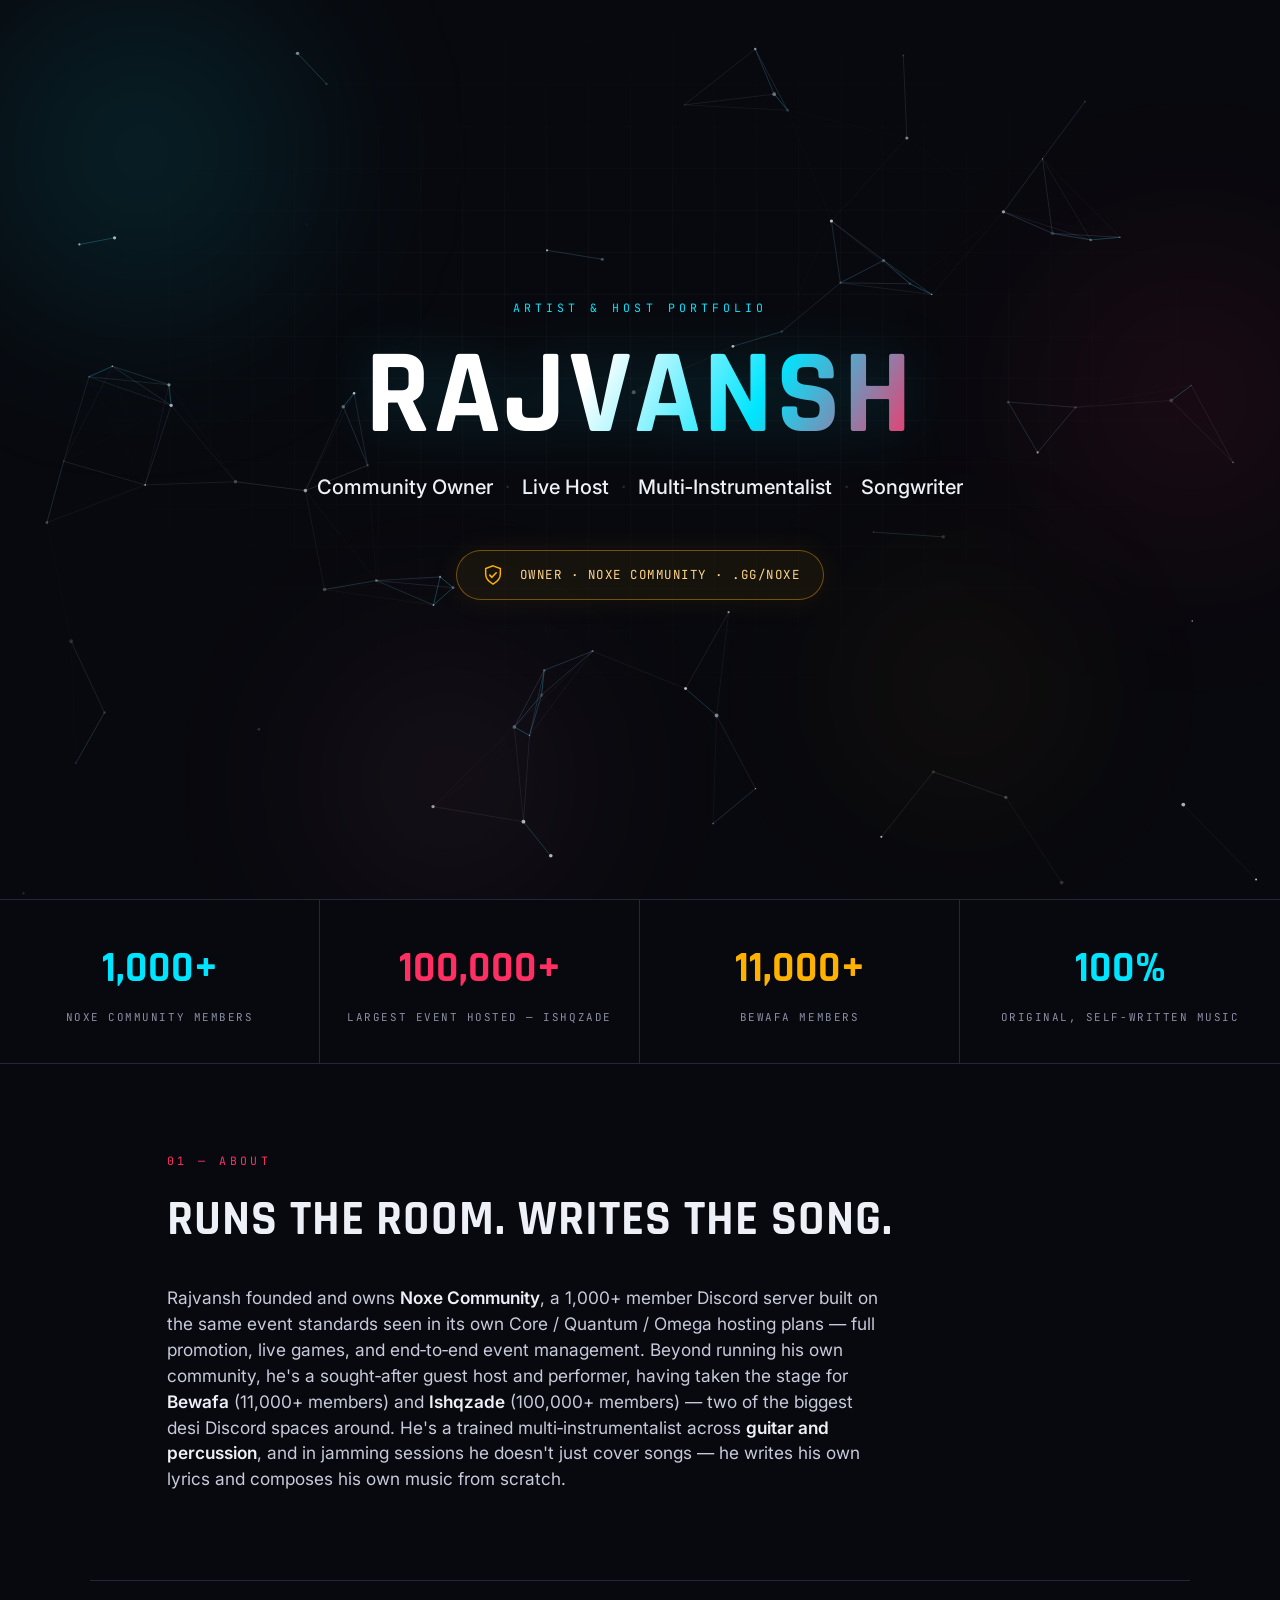
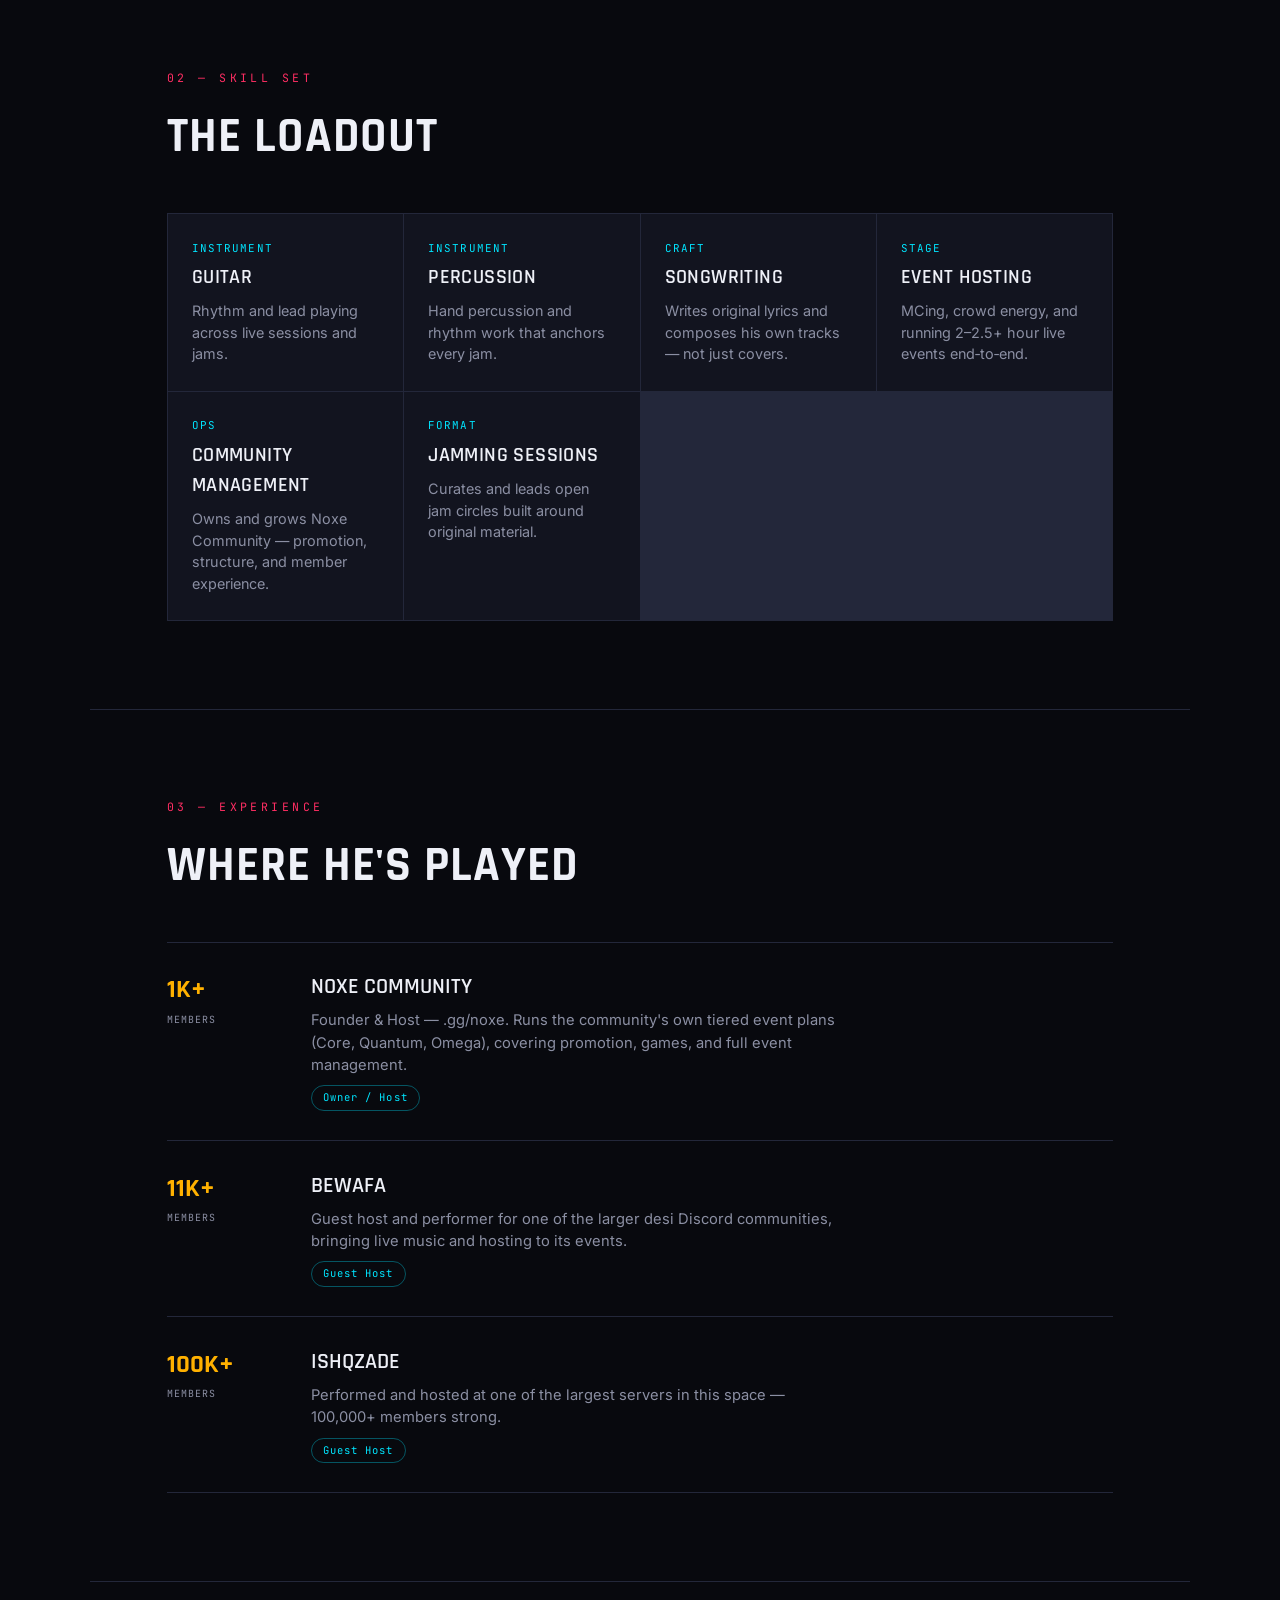
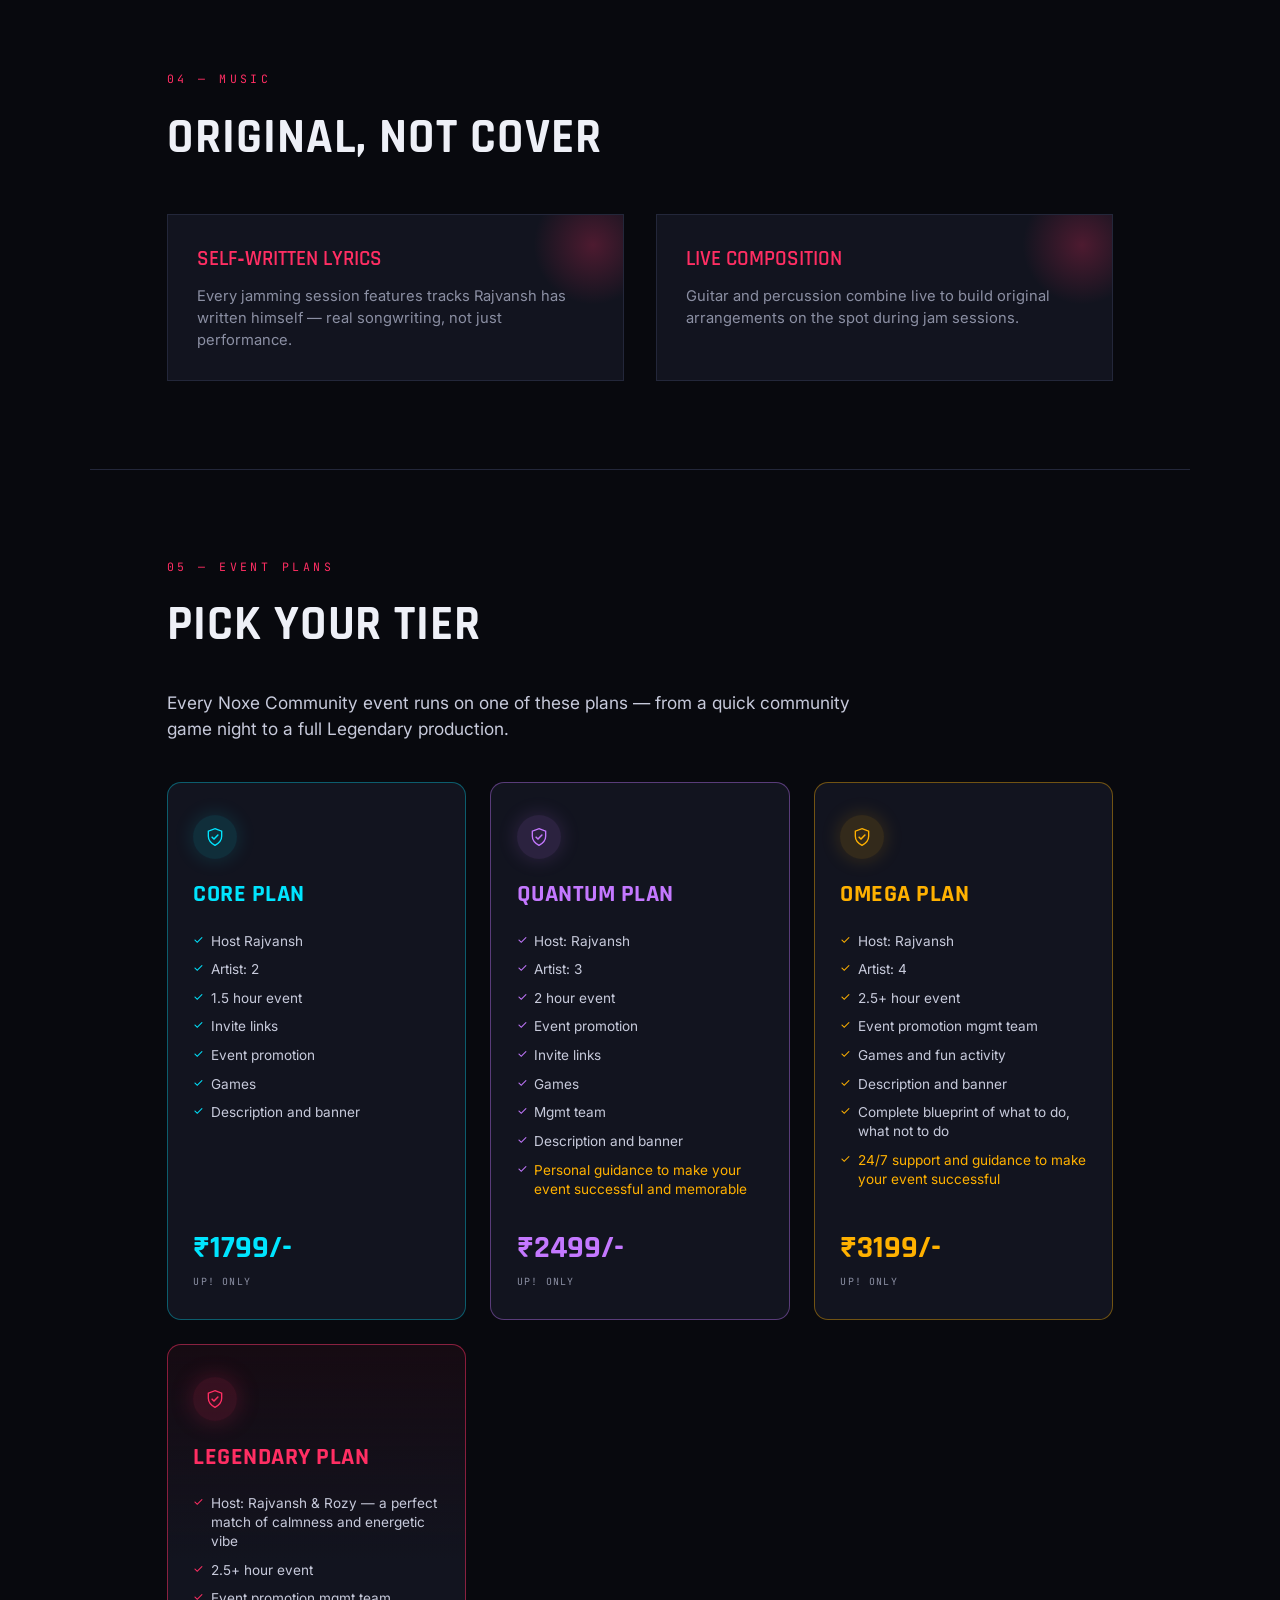
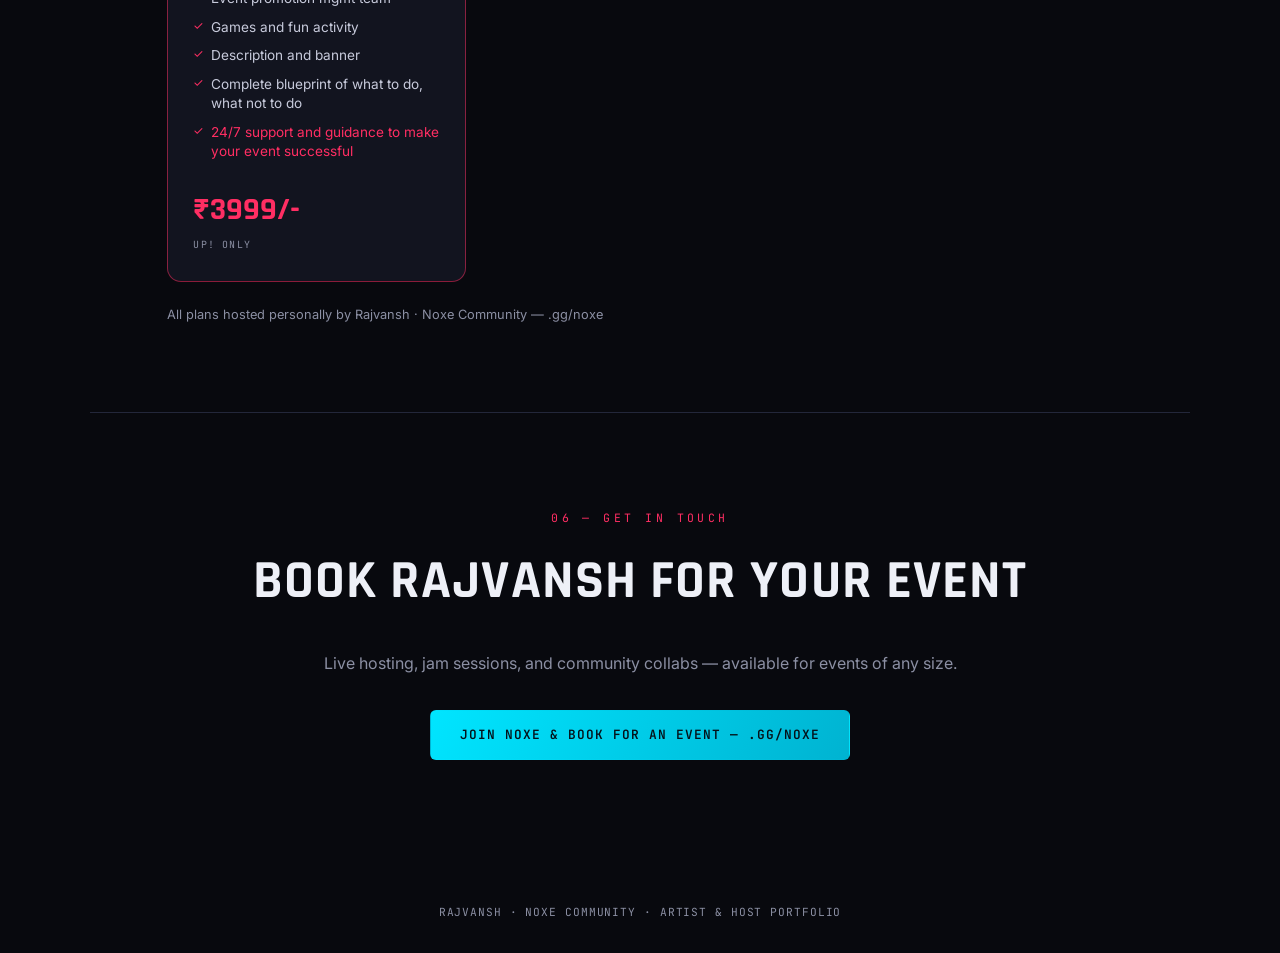
==== index.html @ 4f6ccbc2 "Rename rajvansh-portfolio-2.html to index.html" ====
<!DOCTYPE html>
<html lang="en">
<head>
<meta charset="UTF-8">
<meta name="viewport" content="width=device-width, initial-scale=1.0">
<title>Rajvansh — Artist &amp; Host Portfolio</title>
<link rel="preconnect" href="https://fonts.googleapis.com">
<link href="https://fonts.googleapis.com/css2?family=Rajdhani:wght@500;600;700&family=Inter:wght@400;500;600&family=JetBrains+Mono:wght@400;500&display=swap" rel="stylesheet">
<style>
  :root{
    --bg: #08090e;
    --bg2: #101320;
    --card: #12141f;
    --line: #23273a;
    --cyan: #00e5ff;
    --magenta: #ff2e63;
    --gold: #ffb100;
    --rose: #ff8fc1;
    --text: #eef0f7;
    --muted: #8b8fa3;
  }
  *{ box-sizing:border-box; margin:0; padding:0; }
  html{ scroll-behavior:smooth; }
  body{
    background: var(--bg);
    color:var(--text);
    font-family:'Inter', sans-serif;
    line-height:1.5;
    overflow-x:hidden;
    position:relative;
  }

  /* ---------- STAR FIELD ---------- */
  #stars{
    position:fixed;
    inset:0;
    z-index:0;
    display:block;
  }

  /* ---------- AMBIENT MOVING BACKGROUND ---------- */
  .ambient{
    position:fixed;
    inset:0;
    z-index:1;
    pointer-events:none;
    overflow:hidden;
  }
  .ambient span{
    position:absolute;
    border-radius:50%;
    filter:blur(90px);
    opacity:0.55;
    will-change:transform;
  }
  .orb-cyan{
    width:38vw; height:38vw;
    top:-10%; left:-8%;
    background:radial-gradient(circle, rgba(0,229,255,0.30), transparent 70%);
    animation: driftA 26s ease-in-out infinite;
  }
  .orb-magenta{
    width:34vw; height:34vw;
    top:20%; right:-10%;
    background:radial-gradient(circle, rgba(255,46,99,0.24), transparent 70%);
    animation: driftB 32s ease-in-out infinite;
  }
  .orb-rose{
    width:30vw; height:30vw;
    bottom:-8%; left:20%;
    background:radial-gradient(circle, rgba(255,143,193,0.20), transparent 70%);
    animation: driftC 38s ease-in-out infinite;
  }
  .orb-gold{
    width:26vw; height:26vw;
    bottom:5%; right:12%;
    background:radial-gradient(circle, rgba(255,177,0,0.16), transparent 70%);
    animation: driftA 30s ease-in-out infinite reverse;
  }
  @keyframes driftA{
    0%,100%{ transform:translate(0,0) scale(1); }
    50%{ transform:translate(6vw, 8vh) scale(1.12); }
  }
  @keyframes driftB{
    0%,100%{ transform:translate(0,0) scale(1); }
    50%{ transform:translate(-7vw, 6vh) scale(1.08); }
  }
  @keyframes driftC{
    0%,100%{ transform:translate(0,0) scale(1); }
    50%{ transform:translate(5vw, -7vh) scale(1.15); }
  }
  section, .hero, .hud, footer{ position:relative; z-index:2; }

  /* ---------- SCROLL REVEAL ---------- */
  .reveal{
    opacity:0;
    transform:translateY(24px);
    transition: opacity 0.9s cubic-bezier(.2,.7,.2,1), transform 0.9s cubic-bezier(.2,.7,.2,1);
  }
  .reveal.in{
    opacity:1;
    transform:translateY(0);
  }
  @media (prefers-reduced-motion: reduce){
    .reveal{ opacity:1; transform:none; transition:none; }
    .ambient span{ animation:none; }
  }
  .mono{ font-family:'JetBrains Mono', monospace; }
  .display{ font-family:'Rajdhani', sans-serif; text-transform:uppercase; letter-spacing:0.02em; }

  /* ---------- HERO ---------- */
  .hero{
    min-height:100svh;
    display:flex;
    flex-direction:column;
    justify-content:center;
    align-items:center;
    text-align:center;
    padding:6vh 6vw;
    position:relative;
    border-bottom:1px solid var(--line);
  }
  .hero::before{
    content:"";
    position:absolute; inset:0;
    background-image:
      linear-gradient(rgba(255,255,255,0.025) 1px, transparent 1px),
      linear-gradient(90deg, rgba(255,255,255,0.025) 1px, transparent 1px);
    background-size:42px 42px;
    mask-image: radial-gradient(ellipse 70% 60% at 50% 40%, black 20%, transparent 75%);
    pointer-events:none;
  }
  .eyebrow{
    font-family:'JetBrains Mono', monospace;
    font-size:0.72rem;
    letter-spacing:0.35em;
    color:var(--cyan);
    margin-bottom:1.4rem;
    z-index:1;
  }
  .hero h1{
    font-size:clamp(3rem, 11vw, 7.5rem);
    font-weight:700;
    line-height:0.95;
    background:linear-gradient(120deg, #ffffff 0%, #ffffff 40%, var(--cyan) 70%, var(--magenta) 100%);
    -webkit-background-clip:text;
    background-clip:text;
    color:transparent;
    z-index:1;
    filter: drop-shadow(0 0 30px rgba(0,229,255,0.15));
  }
  .hero-role{
    z-index:1;
    margin-top:1.2rem;
    font-size:clamp(0.95rem, 2vw, 1.25rem);
    color:var(--muted);
    display:flex;
    gap:0.6em;
    flex-wrap:wrap;
    justify-content:center;
  }
  .hero-role span:not(.sep){ color:var(--text); font-weight:500; }
  .sep{ color:var(--line); }

  /* rank badge */
  .badge{
    z-index:1;
    margin-top:3rem;
    display:flex;
    align-items:center;
    gap:0.9rem;
    padding:0.7rem 1.4rem;
    border:1px solid rgba(255,177,0,0.4);
    border-radius:999px;
    background:rgba(255,177,0,0.06);
    box-shadow: 0 0 30px rgba(255,177,0,0.08);
  }
  .badge-hex{
    width:26px; height:26px;
    display:grid; place-items:center;
    color:var(--gold);
    animation: pulseGlow 2.6s ease-in-out infinite;
  }
  @keyframes pulseGlow{
    0%,100%{ filter:drop-shadow(0 0 2px rgba(255,177,0,0.5)); }
    50%{ filter:drop-shadow(0 0 9px rgba(255,177,0,0.9)); }
  }
  .badge-text{ font-family:'JetBrains Mono', monospace; font-size:0.78rem; letter-spacing:0.12em; color:#ffd48a; }

  /* ---------- STAT HUD ---------- */
  .hud{
    display:grid;
    grid-template-columns:repeat(4, 1fr);
    border-bottom:1px solid var(--line);
  }
  .hud-item{
    padding:2.4rem 1.5rem;
    text-align:center;
    border-right:1px solid var(--line);
    position:relative;
  }
  .hud-item:last-child{ border-right:none; }
  .hud-num{
    font-family:'Rajdhani', sans-serif;
    font-weight:700;
    font-size:clamp(1.7rem, 4vw, 2.6rem);
    color:var(--cyan);
  }
  .hud-item:nth-child(2) .hud-num{ color:var(--magenta); }
  .hud-item:nth-child(3) .hud-num{ color:var(--gold); }
  .hud-item:nth-child(4) .hud-num{ color:var(--cyan); }
  .hud-label{
    margin-top:0.5rem;
    font-family:'JetBrains Mono', monospace;
    font-size:0.68rem;
    letter-spacing:0.14em;
    color:var(--muted);
    text-transform:uppercase;
  }

  /* ---------- SECTION SHELL ---------- */
  section.block{
    max-width:1100px;
    margin:0 auto;
    padding:5.5rem 6vw;
    border-bottom:1px solid var(--line);
  }
  .tag{
    font-family:'JetBrains Mono', monospace;
    font-size:0.72rem;
    letter-spacing:0.3em;
    color:var(--magenta);
    margin-bottom:0.9rem;
  }
  h2.display{
    font-size:clamp(2rem, 5vw, 3rem);
    font-weight:700;
    margin-bottom:1.8rem;
  }
  .lead{
    font-size:1.08rem;
    color:#c7cadb;
    max-width:65ch;
  }
  .lead b{ color:var(--text); font-weight:600; }

  /* ---------- LOADOUT / SKILLS ---------- */
  .grid-skills{
    margin-top:2.5rem;
    display:grid;
    grid-template-columns:repeat(auto-fit, minmax(230px, 1fr));
    gap:1px;
    background:var(--line);
    border:1px solid var(--line);
  }
  .skill{
    background:var(--card);
    padding:1.6rem 1.5rem;
  }
  .skill .k{
    font-family:'JetBrains Mono', monospace;
    font-size:0.68rem;
    color:var(--cyan);
    letter-spacing:0.1em;
  }
  .skill h3{
    font-family:'Rajdhani', sans-serif;
    font-size:1.25rem;
    font-weight:600;
    margin-top:0.4rem;
    text-transform:uppercase;
    letter-spacing:0.02em;
  }
  .skill p{
    margin-top:0.5rem;
    font-size:0.9rem;
    color:var(--muted);
  }

  /* ---------- EXPERIENCE TIMELINE ---------- */
  .timeline{
    margin-top:2.5rem;
    display:flex;
    flex-direction:column;
  }
  .tl-row{
    display:grid;
    grid-template-columns:120px 1fr;
    gap:1.5rem;
    padding:1.8rem 0;
    border-top:1px solid var(--line);
    align-items:start;
  }
  .tl-row:last-child{ border-bottom:1px solid var(--line); }
  .tl-scale{
    font-family:'Rajdhani', sans-serif;
    font-weight:700;
    font-size:1.6rem;
    color:var(--gold);
  }
  .tl-scale small{
    display:block;
    font-family:'JetBrains Mono', monospace;
    font-size:0.62rem;
    color:var(--muted);
    font-weight:400;
    letter-spacing:0.1em;
    margin-top:0.2rem;
  }
  .tl-body h3{
    font-family:'Rajdhani', sans-serif;
    font-size:1.35rem;
    font-weight:600;
    text-transform:uppercase;
  }
  .tl-body p{ color:var(--muted); font-size:0.92rem; margin-top:0.35rem; max-width:60ch; }
  .role-pill{
    display:inline-block;
    margin-top:0.6rem;
    font-family:'JetBrains Mono', monospace;
    font-size:0.66rem;
    letter-spacing:0.1em;
    color:var(--cyan);
    border:1px solid rgba(0,229,255,0.35);
    padding:0.25rem 0.7rem;
    border-radius:999px;
  }

  /* ---------- MUSIC ---------- */
  .music-wrap{
    margin-top:2.5rem;
    display:grid;
    grid-template-columns:1fr 1fr;
    gap:2rem;
  }
  .music-card{
    border:1px solid var(--line);
    background:var(--card);
    padding:1.8rem;
    position:relative;
    overflow:hidden;
  }
  .music-card::after{
    content:"";
    position:absolute; right:-30px; top:-30px;
    width:120px; height:120px;
    background:radial-gradient(circle, rgba(255,46,99,0.25), transparent 70%);
  }
  .music-card h3{
    font-family:'Rajdhani', sans-serif;
    font-size:1.3rem;
    text-transform:uppercase;
    font-weight:600;
    color:var(--magenta);
  }
  .music-card p{ margin-top:0.6rem; color:var(--muted); font-size:0.92rem; }

  /* ---------- PLANS ---------- */
  .plans-grid{
    margin-top:2.5rem;
    display:grid;
    grid-template-columns:repeat(auto-fit, minmax(250px, 1fr));
    gap:1.5rem;
  }
  .plan-card{
    background:var(--card);
    border:1px solid var(--line);
    border-radius:14px;
    padding:2rem 1.6rem 1.8rem;
    display:flex;
    flex-direction:column;
    position:relative;
    overflow:hidden;
    transition:transform 0.4s cubic-bezier(.2,.8,.2,1), border-color 0.4s ease, box-shadow 0.4s ease;
  }
  .plan-card:hover{ transform:translateY(-6px); }
  .plan-card .plan-badge{
    width:44px; height:44px;
    display:grid; place-items:center;
    border-radius:50%;
    margin-bottom:1.1rem;
  }
  .plan-card h3{
    font-family:'Rajdhani', sans-serif;
    font-weight:700;
    font-size:1.5rem;
    text-transform:uppercase;
    letter-spacing:0.02em;
  }
  .plan-card .plan-price{
    margin-top:auto;
    padding-top:1.6rem;
    font-family:'Rajdhani', sans-serif;
    font-weight:700;
    font-size:2rem;
  }
  .plan-card .plan-price small{
    display:block;
    font-family:'JetBrains Mono', monospace;
    font-size:0.62rem;
    font-weight:400;
    letter-spacing:0.12em;
    color:var(--muted);
    margin-top:0.2rem;
  }
  .plan-list{
    list-style:none;
    margin-top:1.2rem;
    display:flex;
    flex-direction:column;
    gap:0.6rem;
    flex:1;
  }
  .plan-list li{
    font-size:0.85rem;
    color:#c7cadb;
    padding-left:1.1rem;
    position:relative;
    line-height:1.4;
  }
  .plan-list li::before{
    content:"✓";
    position:absolute;
    left:0;
    top:0;
    font-size:0.75rem;
  }
  .plan-list li.highlight{ color:inherit; }

  .plan-core{ border-color:rgba(0,229,255,0.35); }
  .plan-core .plan-badge{ background:rgba(0,229,255,0.12); color:var(--cyan); box-shadow:0 0 20px rgba(0,229,255,0.15); }
  .plan-core h3{ color:var(--cyan); }
  .plan-core .plan-price{ color:var(--cyan); }
  .plan-core .plan-list li::before{ color:var(--cyan); }
  .plan-core:hover{ box-shadow:0 20px 40px rgba(0,229,255,0.12); }

  .plan-quantum{ border-color:rgba(196,120,255,0.4); }
  .plan-quantum .plan-badge{ background:rgba(196,120,255,0.14); color:#c478ff; box-shadow:0 0 20px rgba(196,120,255,0.18); }
  .plan-quantum h3{ color:#c478ff; }
  .plan-quantum .plan-price{ color:#c478ff; }
  .plan-quantum .plan-list li::before{ color:#c478ff; }
  .plan-quantum .plan-list li.highlight{ color:var(--gold); }
  .plan-quantum:hover{ box-shadow:0 20px 40px rgba(196,120,255,0.14); }

  .plan-omega{ border-color:rgba(255,177,0,0.4); }
  .plan-omega .plan-badge{ background:rgba(255,177,0,0.14); color:var(--gold); box-shadow:0 0 20px rgba(255,177,0,0.18); }
  .plan-omega h3{ color:var(--gold); }
  .plan-omega .plan-price{ color:var(--gold); }
  .plan-omega .plan-list li::before{ color:var(--gold); }
  .plan-omega .plan-list li.highlight{ color:var(--gold); }
  .plan-omega:hover{ box-shadow:0 20px 40px rgba(255,177,0,0.14); }

  .plan-legendary{
    border-color:rgba(255,46,99,0.5);
    background:linear-gradient(180deg, rgba(255,46,99,0.06), var(--card) 40%);
  }
  .plan-legendary .plan-badge{ background:rgba(255,46,99,0.14); color:var(--magenta); box-shadow:0 0 24px rgba(255,46,99,0.22); }
  .plan-legendary h3{ color:var(--magenta); }
  .plan-legendary .plan-price{ color:var(--magenta); }
  .plan-legendary .plan-list li::before{ color:var(--magenta); }
  .plan-legendary .plan-list li.highlight{ color:var(--magenta); }
  .plan-legendary:hover{ box-shadow:0 24px 46px rgba(255,46,99,0.18); }
  .plan-note{
    margin-top:1.4rem;
    font-size:0.8rem;
    color:var(--muted);
  }

  /* ---------- CTA ---------- */
  .cta{
    text-align:center;
    padding:6rem 6vw 7rem;
  }
  .cta h2{
    font-size:clamp(2rem, 6vw, 3.4rem);
    font-weight:700;
  }
  .cta p{ color:var(--muted); margin-top:1rem; }
  .cta-row{
    margin-top:2.2rem;
    display:flex;
    gap:1rem;
    justify-content:center;
    flex-wrap:wrap;
  }
  .btn{
    font-family:'JetBrains Mono', monospace;
    font-size:0.8rem;
    letter-spacing:0.08em;
    padding:0.9rem 1.8rem;
    border-radius:6px;
    text-decoration:none;
    border:1px solid transparent;
    transition:transform 0.4s cubic-bezier(.2,.8,.2,1), box-shadow 0.4s ease;
  }
  .btn:hover{ transform:translateY(-3px); box-shadow:0 12px 30px rgba(0,229,255,0.18); }
  .btn-primary{
    background:linear-gradient(120deg, var(--cyan), #00b3d1);
    color:#04121a;
    font-weight:600;
  }
  .btn-ghost{
    border-color:var(--line);
    color:var(--text);
  }
  footer{
    text-align:center;
    padding:2rem;
    font-family:'JetBrains Mono', monospace;
    font-size:0.7rem;
    color:var(--muted);
    letter-spacing:0.08em;
  }

  @media (max-width:640px){
    .hud{ grid-template-columns:repeat(2, 1fr); }
    .hud-item:nth-child(2){ border-right:none; }
    .hud-item:nth-child(3),.hud-item:nth-child(4){ border-top:1px solid var(--line); }
    .tl-row{ grid-template-columns:1fr; gap:0.4rem; }
    .music-wrap{ grid-template-columns:1fr; }
  }
</style>
</head>
<body>

  <canvas id="stars"></canvas>

  <div class="ambient">
    <span class="orb-cyan"></span>
    <span class="orb-magenta"></span>
    <span class="orb-rose"></span>
    <span class="orb-gold"></span>
  </div>

  <!-- HERO -->
  <section class="hero">
    <div class="eyebrow mono">ARTIST &amp; HOST PORTFOLIO</div>
    <h1 class="display">RAJVANSH</h1>
    <div class="hero-role">
      <span>Community Owner</span><span class="sep">·</span>
      <span>Live Host</span><span class="sep">·</span>
      <span>Multi‑Instrumentalist</span><span class="sep">·</span>
      <span>Songwriter</span>
    </div>
    <div class="badge">
      <span class="badge-hex">
        <svg width="22" height="22" viewBox="0 0 24 24" fill="none">
          <path d="M12 2l8 3v6c0 5-3.5 8.5-8 11-4.5-2.5-8-6-8-11V5l8-3z" stroke="currentColor" stroke-width="1.6"/>
          <path d="M8.5 12.2l2.3 2.3 4.7-4.9" stroke="currentColor" stroke-width="1.8" stroke-linecap="round" stroke-linejoin="round"/>
        </svg>
      </span>
      <span class="badge-text">OWNER · NOXE COMMUNITY · .GG/NOXE</span>
    </div>
  </section>

  <!-- HUD STATS -->
  <div class="hud">
    <div class="hud-item">
      <div class="hud-num mono">1,000+</div>
      <div class="hud-label">Noxe Community Members</div>
    </div>
    <div class="hud-item">
      <div class="hud-num mono">100,000+</div>
      <div class="hud-label">Largest Event Hosted — Ishqzade</div>
    </div>
    <div class="hud-item">
      <div class="hud-num mono">11,000+</div>
      <div class="hud-label">Bewafa Members</div>
    </div>
    <div class="hud-item">
      <div class="hud-num mono">100%</div>
      <div class="hud-label">Original, Self‑Written Music</div>
    </div>
  </div>

  <!-- ABOUT -->
  <section class="block reveal">
    <div class="tag">01 — ABOUT</div>
    <h2 class="display">Runs the room. Writes the song.</h2>
    <p class="lead">
      Rajvansh founded and owns <b>Noxe Community</b>, a 1,000+ member Discord server built on
      the same event standards seen in its own Core / Quantum / Omega hosting plans — full
      promotion, live games, and end‑to‑end event management. Beyond running his own community,
      he's a sought‑after guest host and performer, having taken the stage for
      <b>Bewafa</b> (11,000+ members) and <b>Ishqzade</b> (100,000+ members) — two of the
      biggest desi Discord spaces around. He's a trained multi‑instrumentalist across
      <b>guitar and percussion</b>, and in jamming sessions he doesn't just cover songs —
      he writes his own lyrics and composes his own music from scratch.
    </p>
  </section>

  <!-- LOADOUT / SKILLS -->
  <section class="block reveal">
    <div class="tag">02 — SKILL SET</div>
    <h2 class="display">The Loadout</h2>
    <div class="grid-skills">
      <div class="skill">
        <div class="k mono">INSTRUMENT</div>
        <h3>Guitar</h3>
        <p>Rhythm and lead playing across live sessions and jams.</p>
      </div>
      <div class="skill">
        <div class="k mono">INSTRUMENT</div>
        <h3>Percussion</h3>
        <p>Hand percussion and rhythm work that anchors every jam.</p>
      </div>
      <div class="skill">
        <div class="k mono">CRAFT</div>
        <h3>Songwriting</h3>
        <p>Writes original lyrics and composes his own tracks — not just covers.</p>
      </div>
      <div class="skill">
        <div class="k mono">STAGE</div>
        <h3>Event Hosting</h3>
        <p>MCing, crowd energy, and running 2–2.5+ hour live events end‑to‑end.</p>
      </div>
      <div class="skill">
        <div class="k mono">OPS</div>
        <h3>Community Management</h3>
        <p>Owns and grows Noxe Community — promotion, structure, and member experience.</p>
      </div>
      <div class="skill">
        <div class="k mono">FORMAT</div>
        <h3>Jamming Sessions</h3>
        <p>Curates and leads open jam circles built around original material.</p>
      </div>
    </div>
  </section>

  <!-- EXPERIENCE -->
  <section class="block reveal">
    <div class="tag">03 — EXPERIENCE</div>
    <h2 class="display">Where He's Played</h2>
    <div class="timeline">
      <div class="tl-row">
        <div class="tl-scale mono">1K+<small>MEMBERS</small></div>
        <div class="tl-body">
          <h3>Noxe Community</h3>
          <p>Founder &amp; Host — .gg/noxe. Runs the community's own tiered event plans (Core, Quantum, Omega), covering promotion, games, and full event management.</p>
          <span class="role-pill">Owner / Host</span>
        </div>
      </div>
      <div class="tl-row">
        <div class="tl-scale mono">11K+<small>MEMBERS</small></div>
        <div class="tl-body">
          <h3>Bewafa</h3>
          <p>Guest host and performer for one of the larger desi Discord communities, bringing live music and hosting to its events.</p>
          <span class="role-pill">Guest Host</span>
        </div>
      </div>
      <div class="tl-row">
        <div class="tl-scale mono">100K+<small>MEMBERS</small></div>
        <div class="tl-body">
          <h3>Ishqzade</h3>
          <p>Performed and hosted at one of the largest servers in this space — 100,000+ members strong.</p>
          <span class="role-pill">Guest Host</span>
        </div>
      </div>
    </div>
  </section>

  <!-- MUSIC -->
  <section class="block reveal">
    <div class="tag">04 — MUSIC</div>
    <h2 class="display">Original, Not Cover</h2>
    <div class="music-wrap">
      <div class="music-card">
        <h3>Self‑Written Lyrics</h3>
        <p>Every jamming session features tracks Rajvansh has written himself — real songwriting, not just performance.</p>
      </div>
      <div class="music-card">
        <h3>Live Composition</h3>
        <p>Guitar and percussion combine live to build original arrangements on the spot during jam sessions.</p>
      </div>
    </div>
  </section>

  <!-- PLANS -->
  <section class="block reveal">
    <div class="tag">05 — EVENT PLANS</div>
    <h2 class="display">Pick Your Tier</h2>
    <p class="lead">Every Noxe Community event runs on one of these plans — from a quick community game night to a full Legendary production.</p>

    <div class="plans-grid">

      <!-- CORE -->
      <div class="plan-card plan-core">
        <div class="plan-badge">
          <svg width="20" height="20" viewBox="0 0 24 24" fill="none"><path d="M12 2l8 3v6c0 5-3.5 8.5-8 11-4.5-2.5-8-6-8-11V5l8-3z" stroke="currentColor" stroke-width="1.6"/><path d="M8.5 12.2l2.3 2.3 4.7-4.9" stroke="currentColor" stroke-width="1.8" stroke-linecap="round" stroke-linejoin="round"/></svg>
        </div>
        <h3>Core Plan</h3>
        <ul class="plan-list">
          <li>Host Rajvansh</li>
          <li>Artist: 2</li>
          <li>1.5 hour event</li>
          <li>Invite links</li>
          <li>Event promotion</li>
          <li>Games</li>
          <li>Description and banner</li>
        </ul>
        <div class="plan-price mono">₹1799/- <small>UP! ONLY</small></div>
      </div>

      <!-- QUANTUM -->
      <div class="plan-card plan-quantum">
        <div class="plan-badge">
          <svg width="20" height="20" viewBox="0 0 24 24" fill="none"><path d="M12 2l8 3v6c0 5-3.5 8.5-8 11-4.5-2.5-8-6-8-11V5l8-3z" stroke="currentColor" stroke-width="1.6"/><path d="M8.5 12.2l2.3 2.3 4.7-4.9" stroke="currentColor" stroke-width="1.8" stroke-linecap="round" stroke-linejoin="round"/></svg>
        </div>
        <h3>Quantum Plan</h3>
        <ul class="plan-list">
          <li>Host: Rajvansh</li>
          <li>Artist: 3</li>
          <li>2 hour event</li>
          <li>Event promotion</li>
          <li>Invite links</li>
          <li>Games</li>
          <li>Mgmt team</li>
          <li>Description and banner</li>
          <li class="highlight">Personal guidance to make your event successful and memorable</li>
        </ul>
        <div class="plan-price mono">₹2499/- <small>UP! ONLY</small></div>
      </div>

      <!-- OMEGA -->
      <div class="plan-card plan-omega">
        <div class="plan-badge">
          <svg width="20" height="20" viewBox="0 0 24 24" fill="none"><path d="M12 2l8 3v6c0 5-3.5 8.5-8 11-4.5-2.5-8-6-8-11V5l8-3z" stroke="currentColor" stroke-width="1.6"/><path d="M8.5 12.2l2.3 2.3 4.7-4.9" stroke="currentColor" stroke-width="1.8" stroke-linecap="round" stroke-linejoin="round"/></svg>
        </div>
        <h3>Omega Plan</h3>
        <ul class="plan-list">
          <li>Host: Rajvansh</li>
          <li>Artist: 4</li>
          <li>2.5+ hour event</li>
          <li>Event promotion mgmt team</li>
          <li>Games and fun activity</li>
          <li>Description and banner</li>
          <li>Complete blueprint of what to do, what not to do</li>
          <li class="highlight">24/7 support and guidance to make your event successful</li>
        </ul>
        <div class="plan-price mono">₹3199/- <small>UP! ONLY</small></div>
      </div>

      <!-- LEGENDARY -->
      <div class="plan-card plan-legendary">
        <div class="plan-badge">
          <svg width="20" height="20" viewBox="0 0 24 24" fill="none"><path d="M12 2l8 3v6c0 5-3.5 8.5-8 11-4.5-2.5-8-6-8-11V5l8-3z" stroke="currentColor" stroke-width="1.6"/><path d="M8.5 12.2l2.3 2.3 4.7-4.9" stroke="currentColor" stroke-width="1.8" stroke-linecap="round" stroke-linejoin="round"/></svg>
        </div>
        <h3>Legendary Plan</h3>
        <ul class="plan-list">
          <li>Host: Rajvansh &amp; Rozy — a perfect match of calmness and energetic vibe</li>
          <li>2.5+ hour event</li>
          <li>Event promotion mgmt team</li>
          <li>Games and fun activity</li>
          <li>Description and banner</li>
          <li>Complete blueprint of what to do, what not to do</li>
          <li class="highlight">24/7 support and guidance to make your event successful</li>
        </ul>
        <div class="plan-price mono">₹3999/- <small>UP! ONLY</small></div>
      </div>

    </div>
    <p class="plan-note">All plans hosted personally by Rajvansh · Noxe Community — .gg/noxe</p>
  </section>

  <!-- CTA -->
  <section class="cta reveal">
    <div class="tag" style="justify-content:center; display:flex;">06 — GET IN TOUCH</div>
    <h2 class="display">Book Rajvansh For Your Event</h2>
    <p>Live hosting, jam sessions, and community collabs — available for events of any size.</p>
    <div class="cta-row">
      <a href="https://discord.gg/noxe" target="_blank" rel="noopener noreferrer" class="btn btn-primary">JOIN NOXE &amp; BOOK FOR AN EVENT — .GG/NOXE</a>
    </div>
  </section>

  <footer class="mono">RAJVANSH · NOXE COMMUNITY · ARTIST &amp; HOST PORTFOLIO</footer>

  <script>
    // ---- Interactive connecting star field ----
    (function(){
      const canvas = document.getElementById('stars');
      const ctx = canvas.getContext('2d');
      const reduceMotion = window.matchMedia('(prefers-reduced-motion: reduce)').matches;

      let w, h, dpr;
      let stars = [];
      const mouse = { x: null, y: null, active: false };
      const LINK_DIST = 130;
      const MOUSE_DIST = 170;

      function resize(){
        dpr = Math.min(window.devicePixelRatio || 1, 2);
        w = window.innerWidth;
        h = window.innerHeight;
        canvas.width = w * dpr;
        canvas.height = h * dpr;
        canvas.style.width = w + 'px';
        canvas.style.height = h + 'px';
        ctx.setTransform(dpr, 0, 0, dpr, 0, 0);

        const count = Math.round((w * h) / 15000);
        stars = Array.from({ length: count }, () => ({
          x: Math.random() * w,
          y: Math.random() * h,
          vx: (Math.random() - 0.5) * 0.18,
          vy: (Math.random() - 0.5) * 0.18,
          r: Math.random() * 1.4 + 0.6,
          tw: Math.random() * Math.PI * 2
        }));
      }

      function colorMix(dist, max){
        // fades between cyan and rose depending on link length
        const t = dist / max;
        const cCyan = [0, 229, 255];
        const cRose = [255, 143, 193];
        const rgb = cCyan.map((c, i) => Math.round(c + (cRose[i] - c) * t));
        return rgb;
      }

      function step(){
        ctx.clearRect(0, 0, w, h);

        // update + draw stars
        for (const s of stars){
          s.x += s.vx;
          s.y += s.vy;
          if (s.x < 0 || s.x > w) s.vx *= -1;
          if (s.y < 0 || s.y > h) s.vy *= -1;
          s.tw += 0.02;
          const alpha = 0.45 + Math.sin(s.tw) * 0.35;

          ctx.beginPath();
          ctx.arc(s.x, s.y, s.r, 0, Math.PI * 2);
          ctx.fillStyle = `rgba(238,240,247,${Math.max(0.15, alpha)})`;
          ctx.fill();
        }

        // star-to-star links
        for (let i = 0; i < stars.length; i++){
          for (let j = i + 1; j < stars.length; j++){
            const a = stars[i], b = stars[j];
            const dx = a.x - b.x, dy = a.y - b.y;
            const dist = Math.sqrt(dx * dx + dy * dy);
            if (dist < LINK_DIST){
              const rgb = colorMix(dist, LINK_DIST);
              const op = (1 - dist / LINK_DIST) * 0.35;
              ctx.strokeStyle = `rgba(${rgb[0]},${rgb[1]},${rgb[2]},${op})`;
              ctx.lineWidth = 1;
              ctx.beginPath();
              ctx.moveTo(a.x, a.y);
              ctx.lineTo(b.x, b.y);
              ctx.stroke();
            }
          }
        }

        // mouse links
        if (mouse.active){
          for (const s of stars){
            const dx = s.x - mouse.x, dy = s.y - mouse.y;
            const dist = Math.sqrt(dx * dx + dy * dy);
            if (dist < MOUSE_DIST){
              const op = (1 - dist / MOUSE_DIST) * 0.6;
              ctx.strokeStyle = `rgba(0,229,255,${op})`;
              ctx.lineWidth = 1;
              ctx.beginPath();
              ctx.moveTo(s.x, s.y);
              ctx.lineTo(mouse.x, mouse.y);
              ctx.stroke();
            }
          }
          ctx.beginPath();
          ctx.arc(mouse.x, mouse.y, 2.4, 0, Math.PI * 2);
          ctx.fillStyle = 'rgba(0,229,255,0.9)';
          ctx.fill();
        }

        if (!reduceMotion) requestAnimationFrame(step);
      }

      window.addEventListener('resize', resize);
      window.addEventListener('mousemove', (e) => {
        mouse.x = e.clientX;
        mouse.y = e.clientY;
        mouse.active = true;
      });
      window.addEventListener('mouseleave', () => { mouse.active = false; });
      window.addEventListener('touchmove', (e) => {
        if (e.touches && e.touches[0]){
          mouse.x = e.touches[0].clientX;
          mouse.y = e.touches[0].clientY;
          mouse.active = true;
        }
      }, { passive:true });
      window.addEventListener('touchend', () => { mouse.active = false; });

      resize();
      step();
      if (reduceMotion) step(); // draw a single static frame
    })();
  </script>

  <script>
    const els = document.querySelectorAll('.reveal');
    const io = new IntersectionObserver((entries) => {
      entries.forEach(e => {
        if (e.isIntersecting) {
          e.target.classList.add('in');
          io.unobserve(e.target);
        }
      });
    }, { threshold: 0.15 });
    els.forEach(el => io.observe(el));
  </script>

</body>
</html>
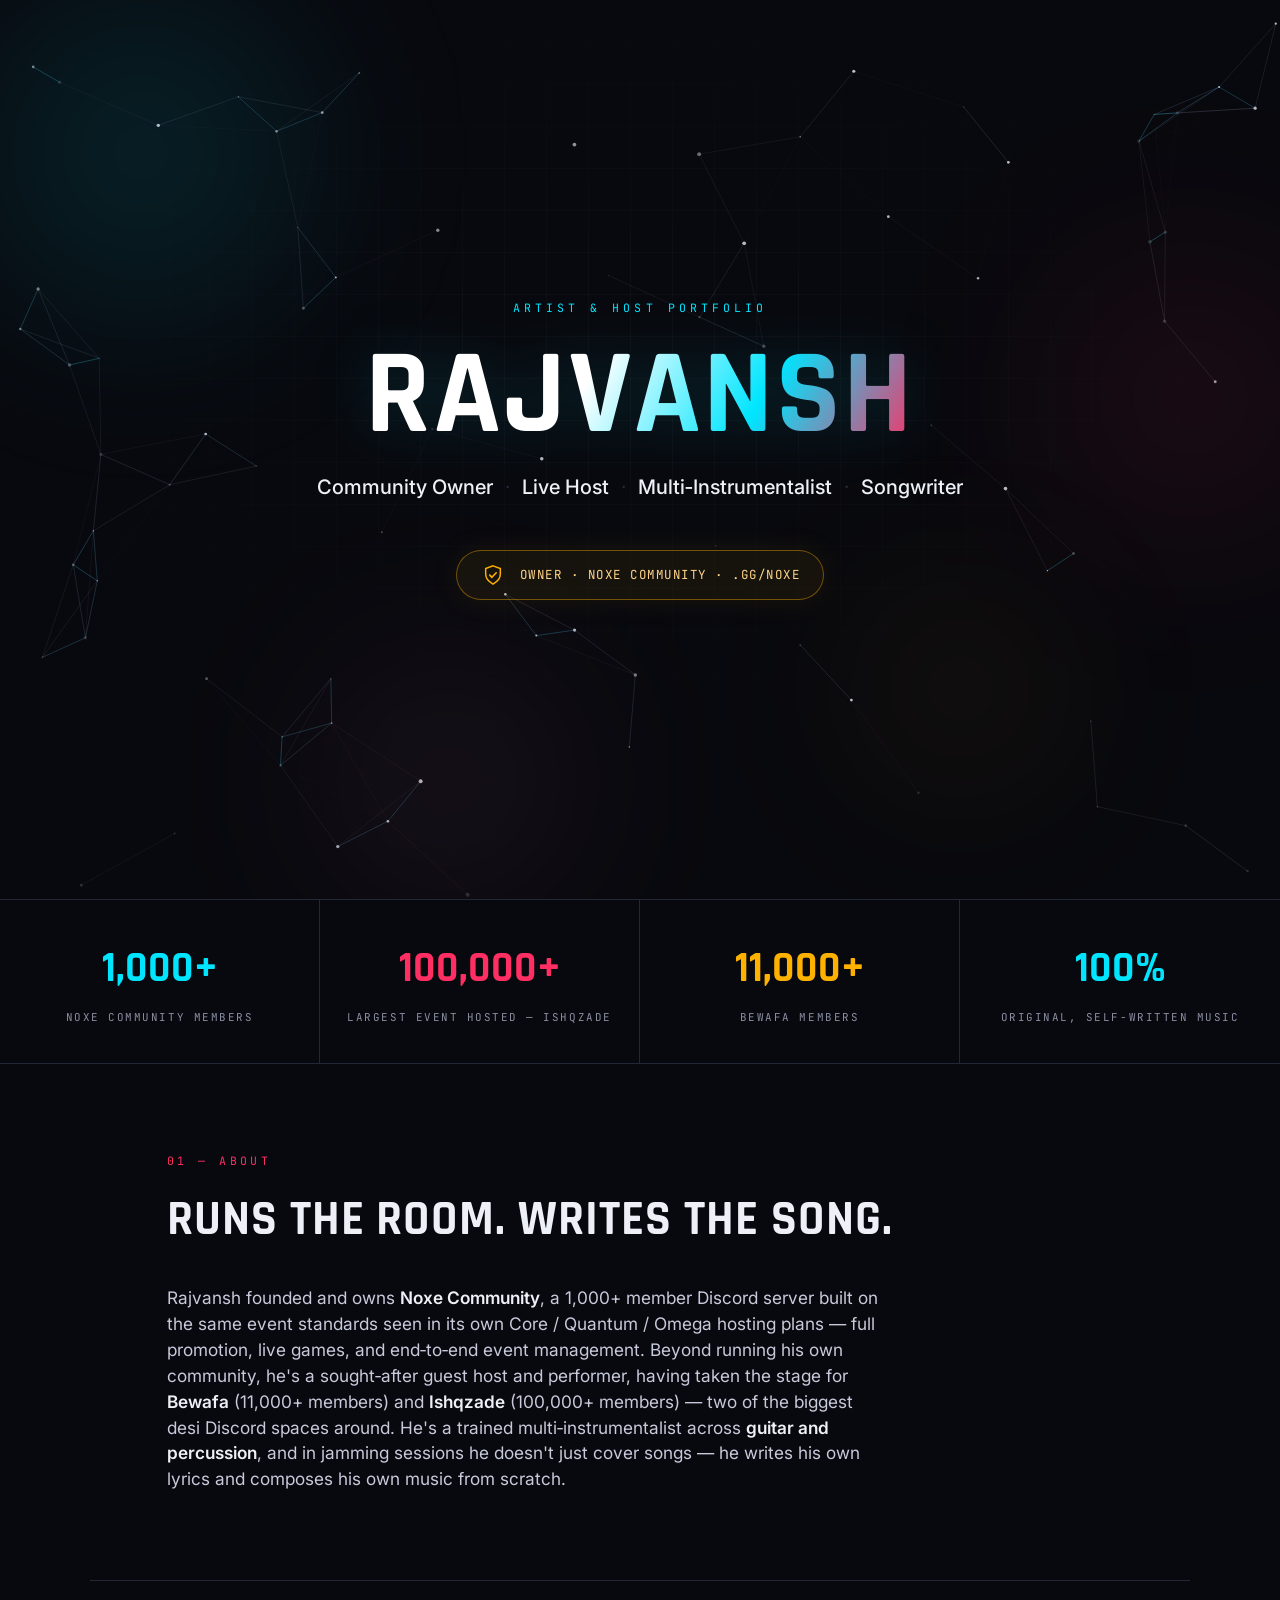
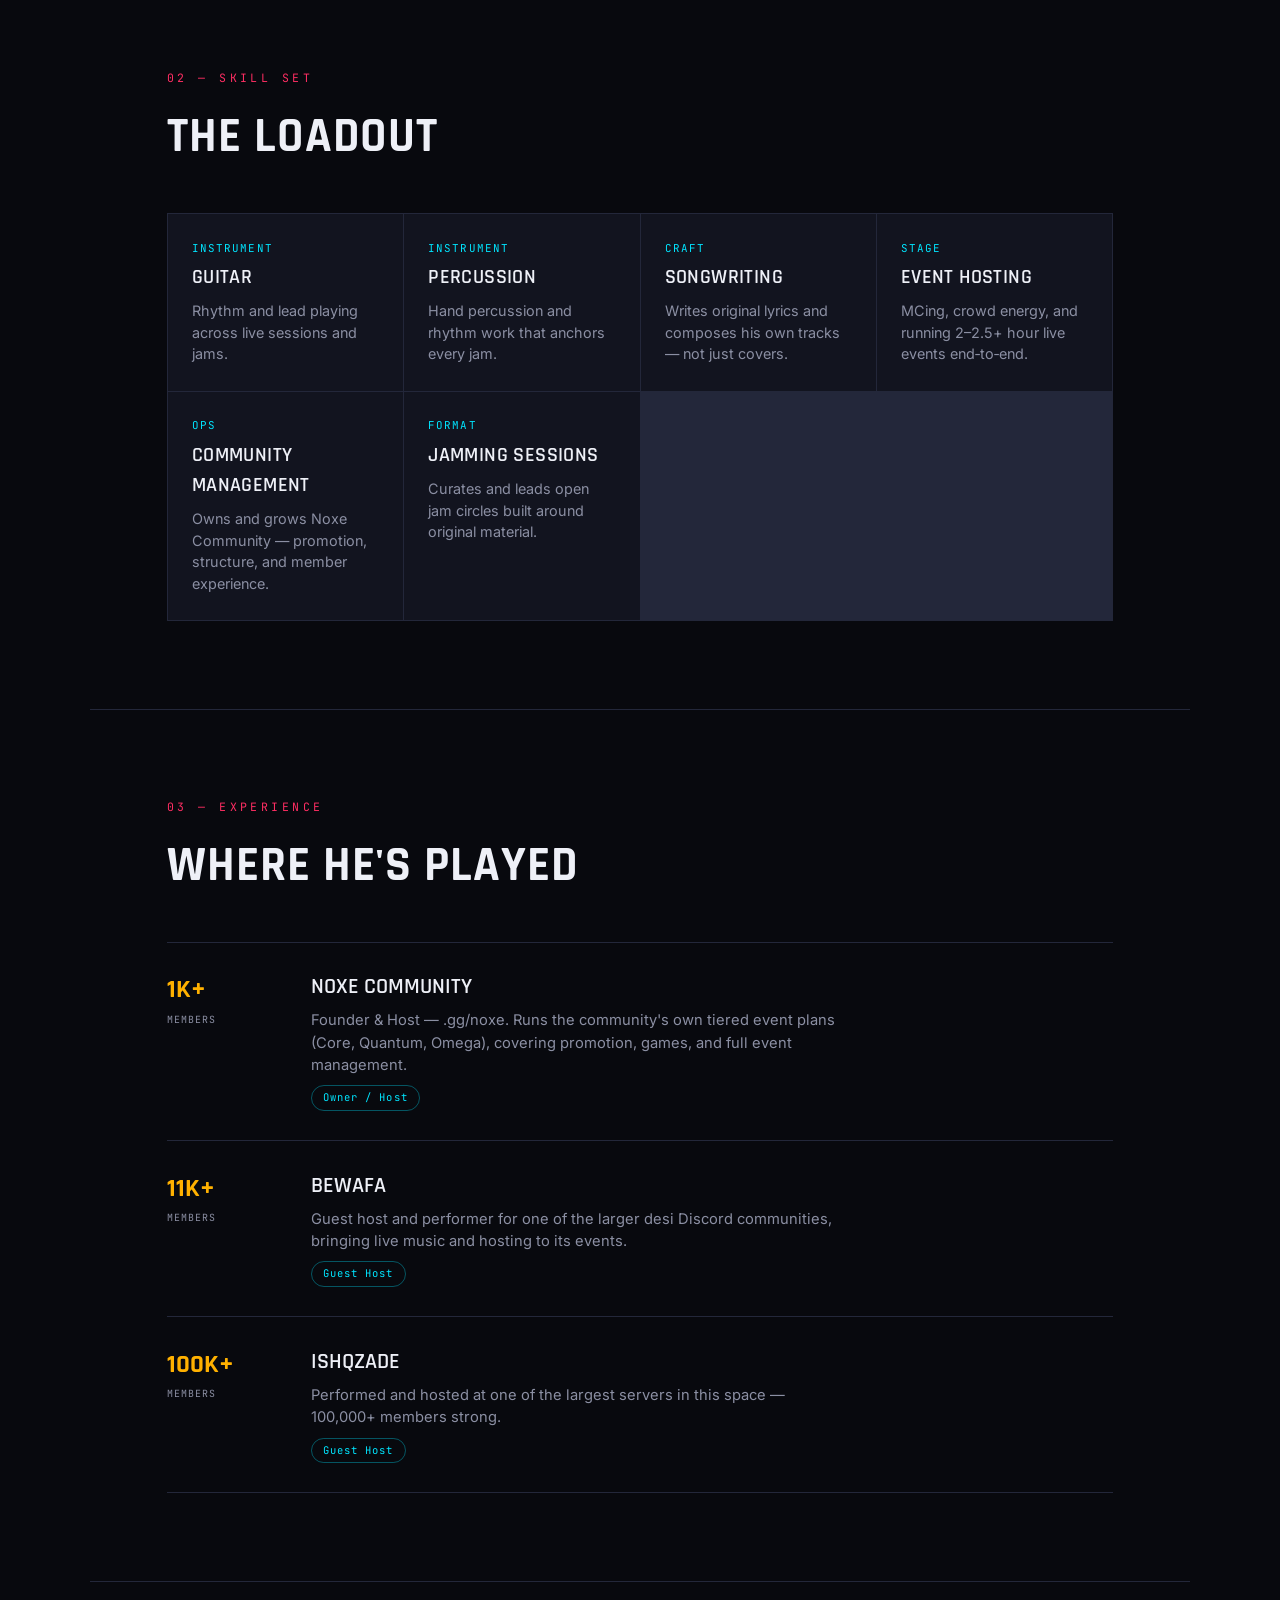
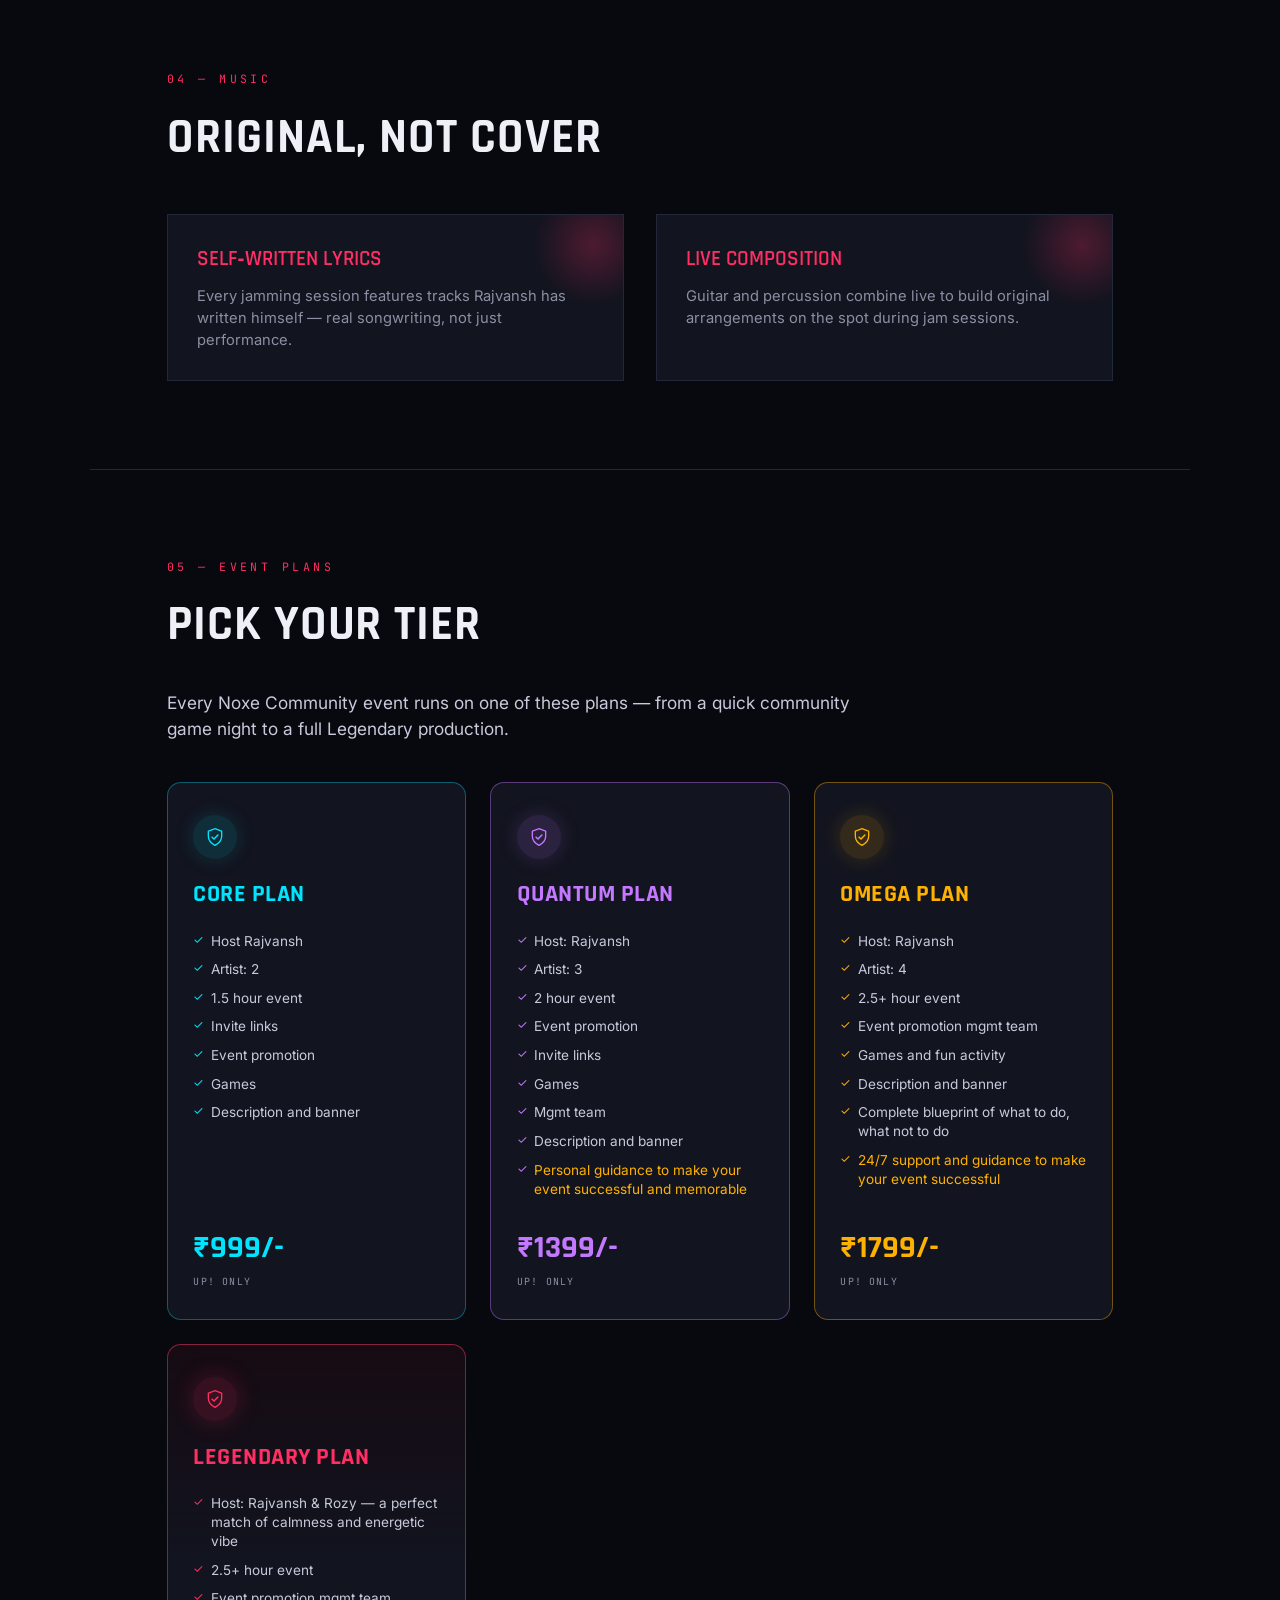
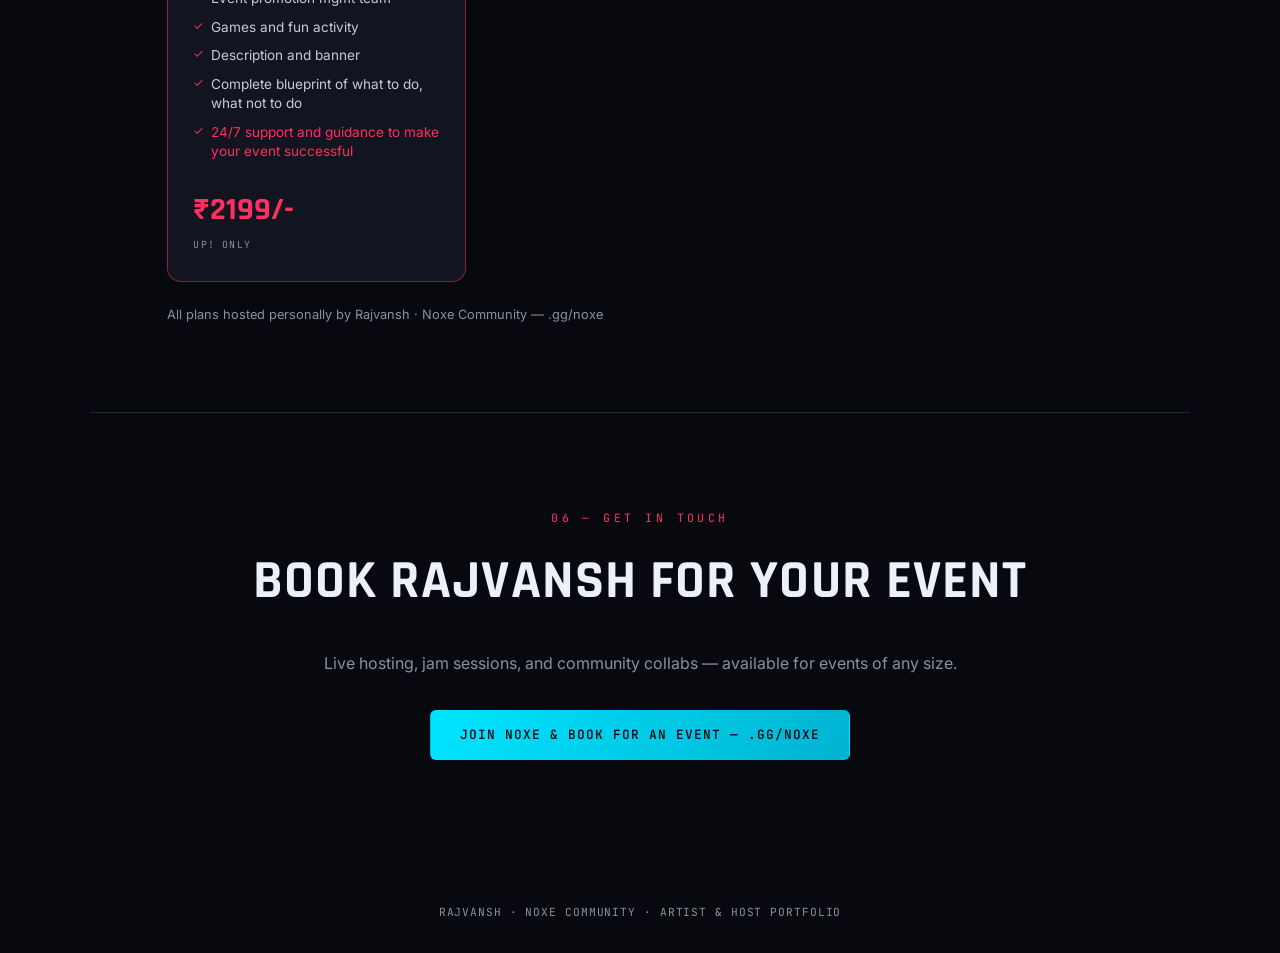
==== commit 89accc61: "Rename rajvansh-portfolio-3.html to index.html" ====
--- a/index.html
+++ b/index.html
@@ -698,7 +698,7 @@
           <li>Games</li>
           <li>Description and banner</li>
         </ul>
-        <div class="plan-price mono">₹1799/- <small>UP! ONLY</small></div>
+        <div class="plan-price mono">₹999/- <small>UP! ONLY</small></div>
       </div>
 
       <!-- QUANTUM -->
@@ -718,7 +718,7 @@
           <li>Description and banner</li>
           <li class="highlight">Personal guidance to make your event successful and memorable</li>
         </ul>
-        <div class="plan-price mono">₹2499/- <small>UP! ONLY</small></div>
+        <div class="plan-price mono">₹1399/- <small>UP! ONLY</small></div>
       </div>
 
       <!-- OMEGA -->
@@ -737,7 +737,7 @@
           <li>Complete blueprint of what to do, what not to do</li>
           <li class="highlight">24/7 support and guidance to make your event successful</li>
         </ul>
-        <div class="plan-price mono">₹3199/- <small>UP! ONLY</small></div>
+        <div class="plan-price mono">₹1799/- <small>UP! ONLY</small></div>
       </div>
 
       <!-- LEGENDARY -->
@@ -755,7 +755,7 @@
           <li>Complete blueprint of what to do, what not to do</li>
           <li class="highlight">24/7 support and guidance to make your event successful</li>
         </ul>
-        <div class="plan-price mono">₹3999/- <small>UP! ONLY</small></div>
+        <div class="plan-price mono">₹2199/- <small>UP! ONLY</small></div>
       </div>
 
     </div>
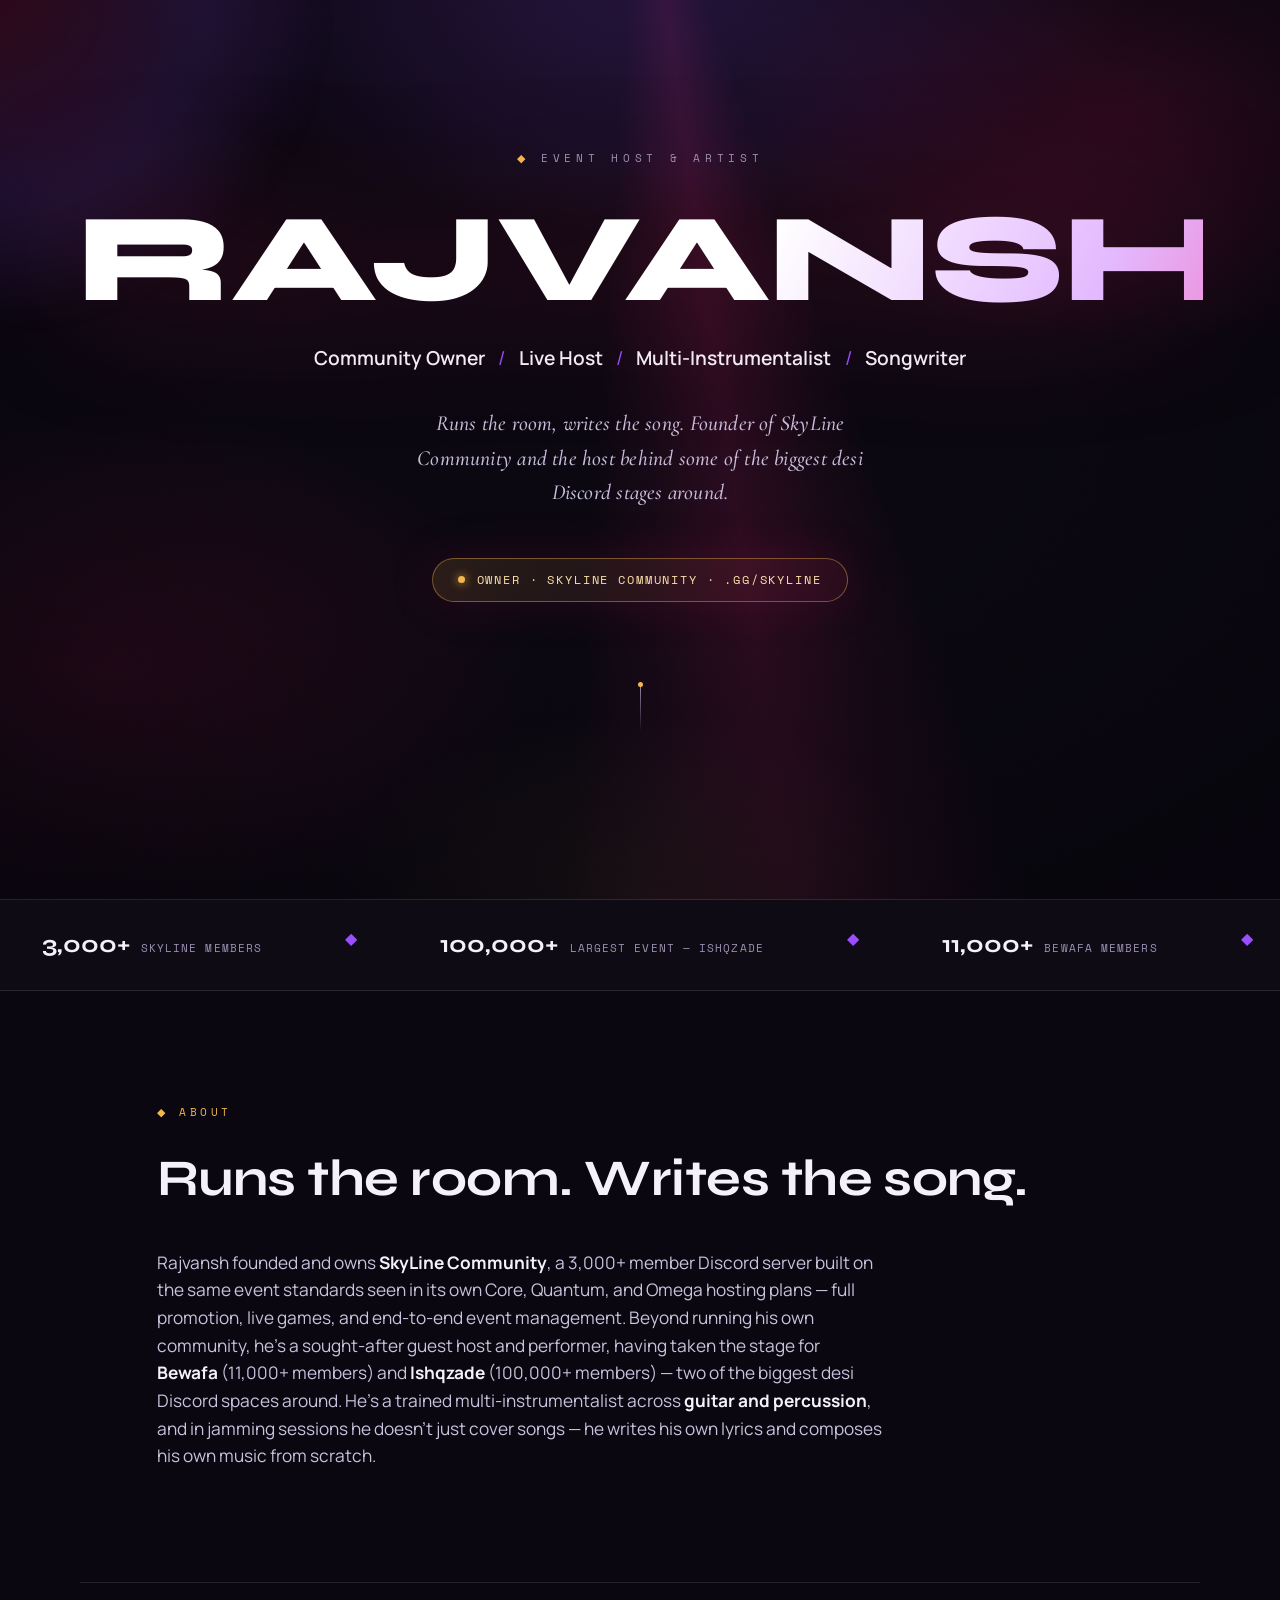
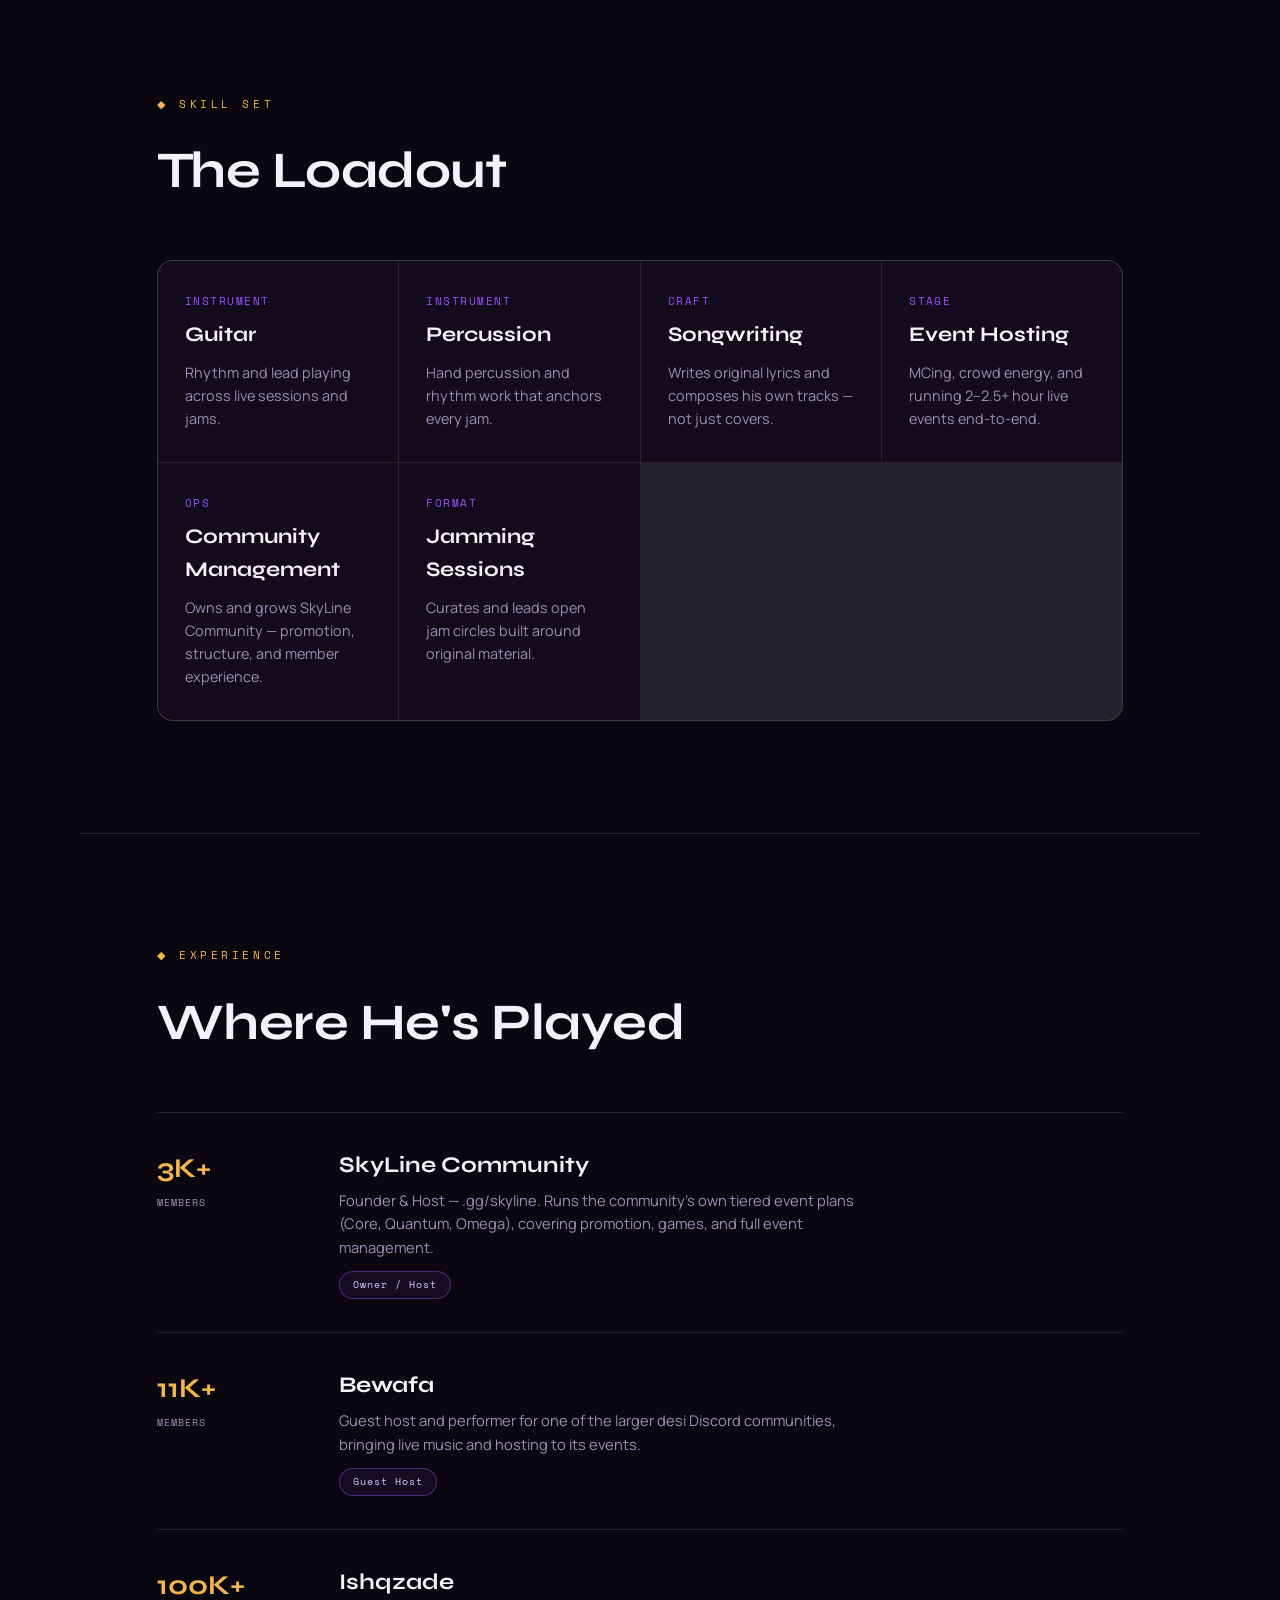
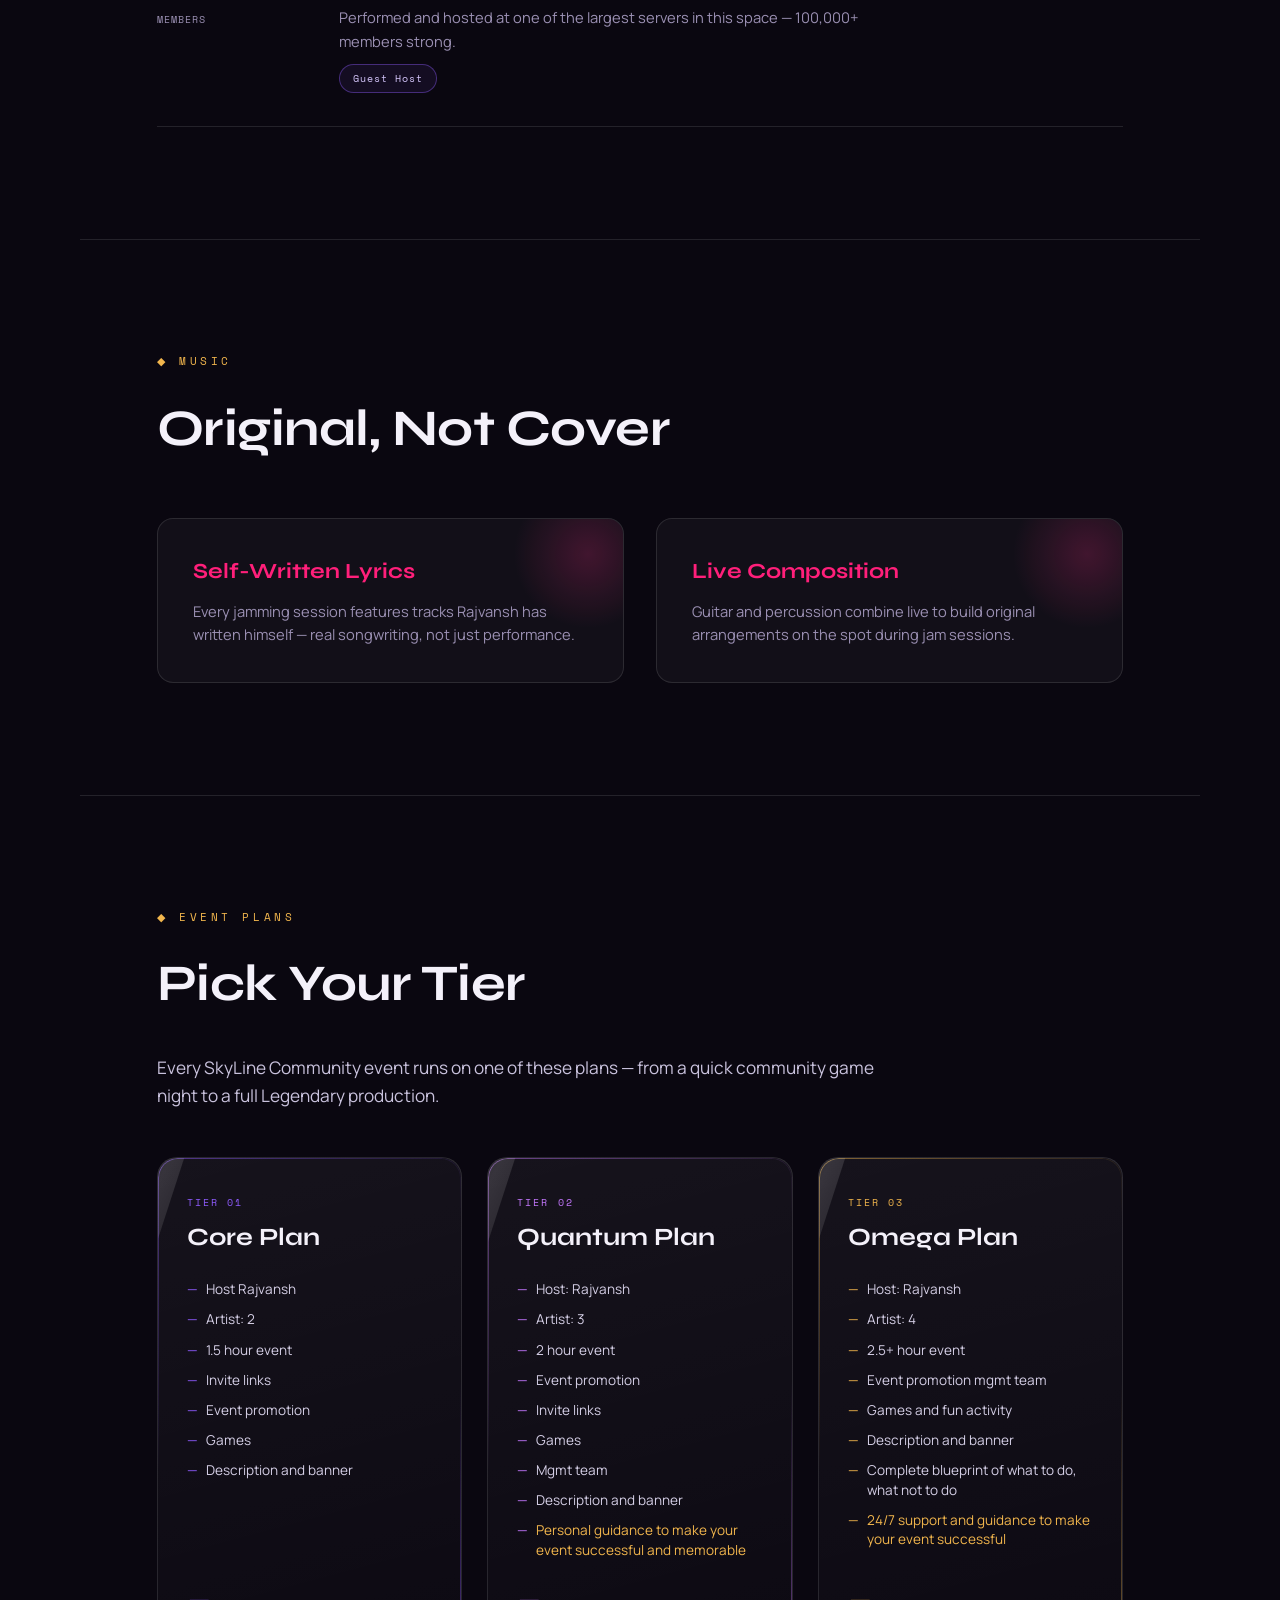
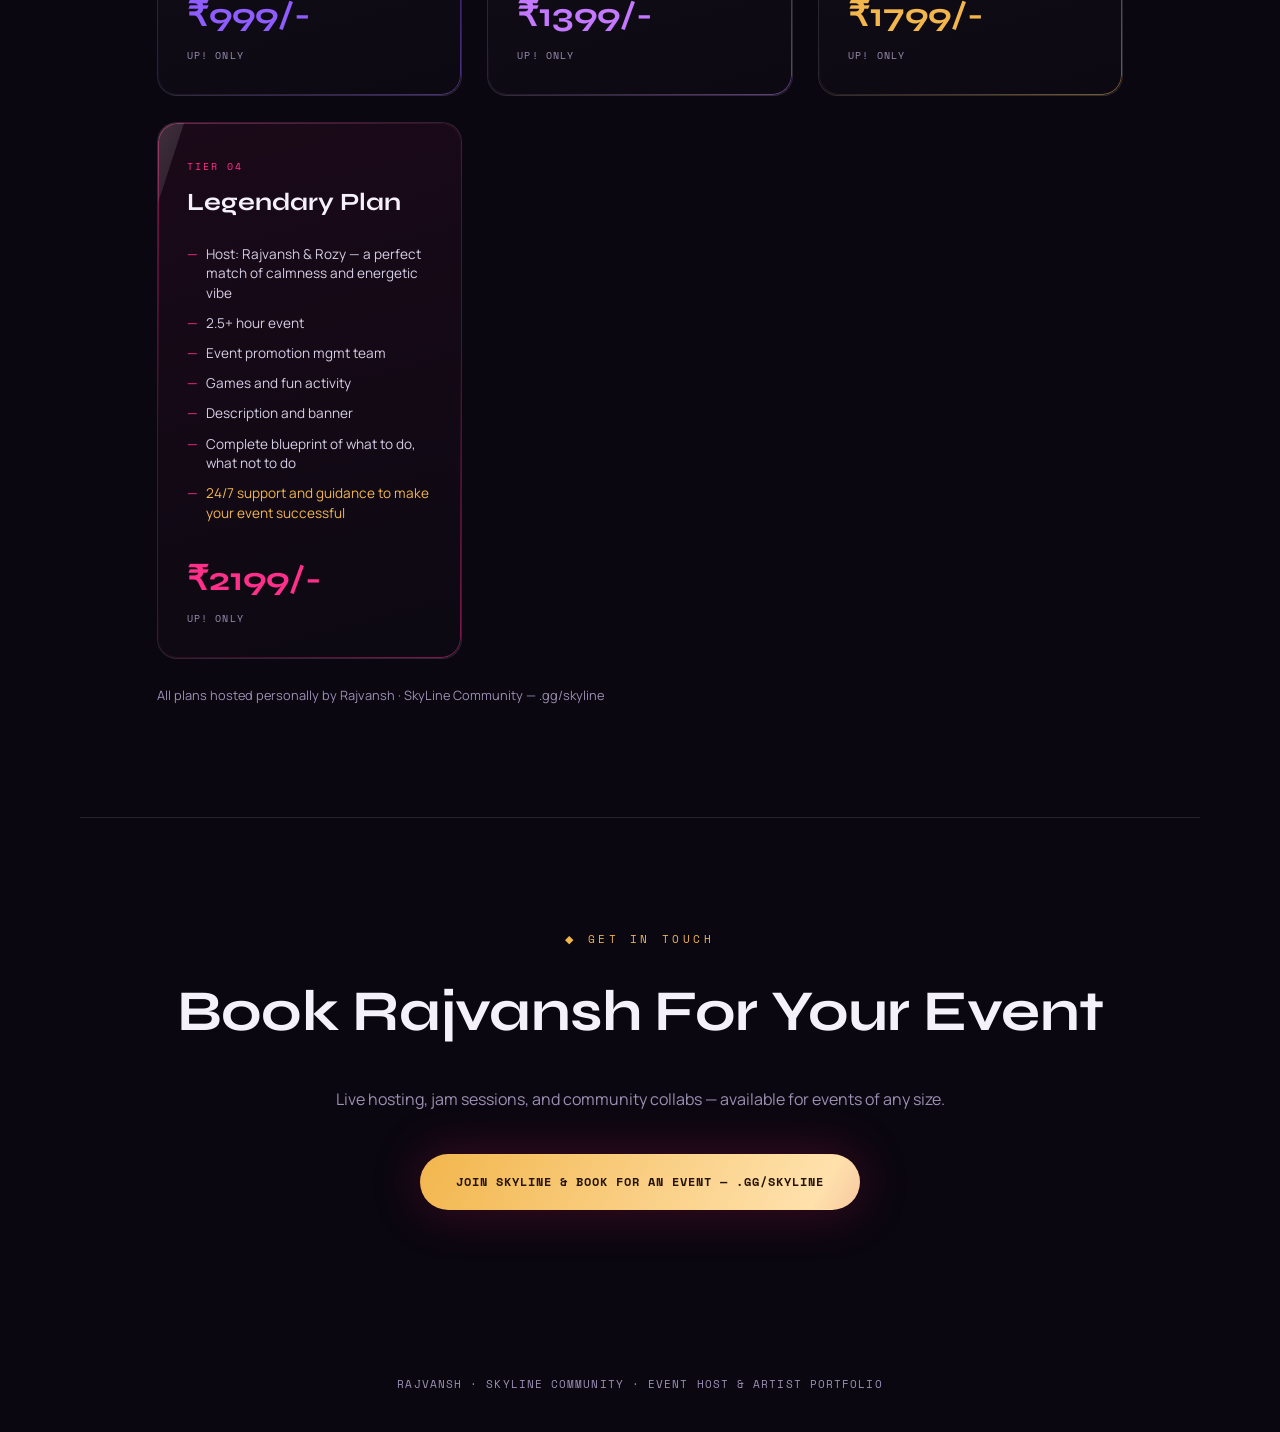
==== commit cf8b627e: "Rename rajvansh-portfolio-v2-1.html to index.html" ====
--- a/index.html
+++ b/index.html
@@ -3,624 +3,390 @@
 <head>
 <meta charset="UTF-8">
 <meta name="viewport" content="width=device-width, initial-scale=1.0">
-<title>Rajvansh — Artist &amp; Host Portfolio</title>
+<title>Rajvansh — Event Host &amp; Artist</title>
 <link rel="preconnect" href="https://fonts.googleapis.com">
-<link href="https://fonts.googleapis.com/css2?family=Rajdhani:wght@500;600;700&family=Inter:wght@400;500;600&family=JetBrains+Mono:wght@400;500&display=swap" rel="stylesheet">
+<link href="https://fonts.googleapis.com/css2?family=Syne:wght@600;700;800&family=Manrope:wght@400;500;600;700;800&family=Space+Mono:wght@400;700&family=Cormorant+Garamond:ital,wght@1,500;1,600&display=swap" rel="stylesheet">
 <style>
   :root{
-    --bg: #08090e;
-    --bg2: #101320;
-    --card: #12141f;
-    --line: #23273a;
-    --cyan: #00e5ff;
-    --magenta: #ff2e63;
-    --gold: #ffb100;
-    --rose: #ff8fc1;
-    --text: #eef0f7;
-    --muted: #8b8fa3;
+    --void: #0a0710;
+    --void2: #120b1c;
+    --card: rgba(255,255,255,0.035);
+    --card-hover: rgba(255,255,255,0.06);
+    --line: rgba(255,255,255,0.11);
+    --chrome: #f4f1fa;
+    --muted: #9b90b3;
+    --violet: #9b4dff;
+    --violet-deep: #4a1f8f;
+    --magenta: #ff1f7a;
+    --crimson: #c3134e;
+    --gold: #f2b64d;
   }
   *{ box-sizing:border-box; margin:0; padding:0; }
   html{ scroll-behavior:smooth; }
   body{
-    background: var(--bg);
-    color:var(--text);
-    font-family:'Inter', sans-serif;
-    line-height:1.5;
+    background: var(--void);
+    color: var(--chrome);
+    font-family:'Manrope', sans-serif;
+    line-height:1.6;
     overflow-x:hidden;
     position:relative;
   }
-
-  /* ---------- STAR FIELD ---------- */
-  #stars{
-    position:fixed;
-    inset:0;
-    z-index:0;
-    display:block;
-  }
-
-  /* ---------- AMBIENT MOVING BACKGROUND ---------- */
-  .ambient{
-    position:fixed;
-    inset:0;
-    z-index:1;
-    pointer-events:none;
-    overflow:hidden;
-  }
-  .ambient span{
-    position:absolute;
-    border-radius:50%;
-    filter:blur(90px);
-    opacity:0.55;
-    will-change:transform;
-  }
-  .orb-cyan{
-    width:38vw; height:38vw;
-    top:-10%; left:-8%;
-    background:radial-gradient(circle, rgba(0,229,255,0.30), transparent 70%);
-    animation: driftA 26s ease-in-out infinite;
-  }
-  .orb-magenta{
-    width:34vw; height:34vw;
-    top:20%; right:-10%;
-    background:radial-gradient(circle, rgba(255,46,99,0.24), transparent 70%);
-    animation: driftB 32s ease-in-out infinite;
-  }
-  .orb-rose{
-    width:30vw; height:30vw;
-    bottom:-8%; left:20%;
-    background:radial-gradient(circle, rgba(255,143,193,0.20), transparent 70%);
-    animation: driftC 38s ease-in-out infinite;
-  }
-  .orb-gold{
-    width:26vw; height:26vw;
-    bottom:5%; right:12%;
-    background:radial-gradient(circle, rgba(255,177,0,0.16), transparent 70%);
-    animation: driftA 30s ease-in-out infinite reverse;
-  }
-  @keyframes driftA{
-    0%,100%{ transform:translate(0,0) scale(1); }
-    50%{ transform:translate(6vw, 8vh) scale(1.12); }
-  }
-  @keyframes driftB{
-    0%,100%{ transform:translate(0,0) scale(1); }
-    50%{ transform:translate(-7vw, 6vh) scale(1.08); }
-  }
-  @keyframes driftC{
-    0%,100%{ transform:translate(0,0) scale(1); }
-    50%{ transform:translate(5vw, -7vh) scale(1.15); }
-  }
-  section, .hero, .hud, footer{ position:relative; z-index:2; }
-
-  /* ---------- SCROLL REVEAL ---------- */
-  .reveal{
-    opacity:0;
-    transform:translateY(24px);
-    transition: opacity 0.9s cubic-bezier(.2,.7,.2,1), transform 0.9s cubic-bezier(.2,.7,.2,1);
-  }
-  .reveal.in{
-    opacity:1;
-    transform:translateY(0);
-  }
-  @media (prefers-reduced-motion: reduce){
-    .reveal{ opacity:1; transform:none; transition:none; }
-    .ambient span{ animation:none; }
-  }
-  .mono{ font-family:'JetBrains Mono', monospace; }
-  .display{ font-family:'Rajdhani', sans-serif; text-transform:uppercase; letter-spacing:0.02em; }
+  ::selection{ background:var(--violet); color:#fff; }
+
+  /* grain */
+  .grain{
+    position:fixed; inset:0; z-index:3; pointer-events:none;
+    opacity:0.05; mix-blend-mode:overlay;
+    background-image:url("data:image/svg+xml,%3Csvg xmlns='http://www.w3.org/2000/svg' width='120' height='120'%3E%3Cfilter id='n'%3E%3CfeTurbulence type='fractalNoise' baseFrequency='0.9' numOctaves='2' stitchTiles='stitch'/%3E%3C/filter%3E%3Crect width='100%25' height='100%25' filter='url(%23n)'/%3E%3C/svg%3E");
+  }
+
+  /* ambient spotlight field */
+  .stage{
+    position:fixed; inset:0; z-index:0; pointer-events:none; overflow:hidden;
+    background:
+      radial-gradient(ellipse 65% 55% at 50% -8%, rgba(155,77,255,0.30), transparent 62%),
+      radial-gradient(ellipse 50% 42% at 88% 12%, rgba(255,31,122,0.20), transparent 62%),
+      radial-gradient(ellipse 55% 48% at 8% 75%, rgba(195,19,78,0.16), transparent 62%),
+      radial-gradient(ellipse 40% 35% at 50% 100%, rgba(242,182,77,0.08), transparent 60%),
+      var(--void);
+  }
+  .stage::after{
+    content:""; position:absolute; inset:0;
+    background:radial-gradient(ellipse 70% 65% at 50% 45%, transparent 40%, rgba(5,3,9,0.55) 100%);
+  }
+  .beam{
+    position:absolute; top:-20%; left:50%;
+    width:140vw; height:140vh;
+    transform:translateX(-50%);
+    background: conic-gradient(from 0deg at 50% 0%,
+      transparent 0deg, rgba(155,77,255,0.16) 8deg, transparent 20deg,
+      transparent 160deg, rgba(255,31,122,0.13) 172deg, transparent 184deg,
+      transparent 340deg);
+    animation: sweep 46s linear infinite;
+    mix-blend-mode:screen;
+  }
+  @keyframes sweep{ 100%{ transform:translateX(-50%) rotate(360deg); } }
+  .glow-follow{
+    position:fixed; z-index:1; width:640px; height:640px; border-radius:50%;
+    background:radial-gradient(circle, rgba(195,19,78,0.20) 0%, rgba(155,77,255,0.14) 45%, transparent 72%);
+    pointer-events:none; transform:translate(-50%,-50%);
+    transition:left 0.6s ease-out, top 0.6s ease-out;
+    filter:blur(14px);
+  }
+
+  section, header.hero, footer{ position:relative; z-index:2; }
+
+  .reveal{ opacity:0; transform:translateY(26px); transition:opacity 1s cubic-bezier(.2,.7,.2,1), transform 1s cubic-bezier(.2,.7,.2,1); }
+  .reveal.in{ opacity:1; transform:translateY(0); }
+  @media (prefers-reduced-motion: reduce){ .reveal{ opacity:1; transform:none; transition:none; } .beam{ animation:none; } }
+
+  .display{ font-family:'Syne', sans-serif; }
+  .mono{ font-family:'Space Mono', monospace; }
 
   /* ---------- HERO ---------- */
   .hero{
     min-height:100svh;
-    display:flex;
-    flex-direction:column;
-    justify-content:center;
-    align-items:center;
-    text-align:center;
-    padding:6vh 6vw;
-    position:relative;
-    border-bottom:1px solid var(--line);
-  }
-  .hero::before{
-    content:"";
-    position:absolute; inset:0;
-    background-image:
-      linear-gradient(rgba(255,255,255,0.025) 1px, transparent 1px),
-      linear-gradient(90deg, rgba(255,255,255,0.025) 1px, transparent 1px);
-    background-size:42px 42px;
-    mask-image: radial-gradient(ellipse 70% 60% at 50% 40%, black 20%, transparent 75%);
-    pointer-events:none;
+    display:flex; flex-direction:column; justify-content:center; align-items:center;
+    text-align:center; padding:8vh 6vw 10vh; border-bottom:1px solid var(--line);
   }
   .eyebrow{
-    font-family:'JetBrains Mono', monospace;
-    font-size:0.72rem;
-    letter-spacing:0.35em;
-    color:var(--cyan);
-    margin-bottom:1.4rem;
-    z-index:1;
-  }
+    font-family:'Space Mono', monospace; font-size:0.7rem; letter-spacing:0.42em;
+    color:var(--muted); margin-bottom:2.2rem; text-transform:uppercase;
+  }
+  .eyebrow::before{ content:"◆ "; color:var(--gold); }
   .hero h1{
-    font-size:clamp(3rem, 11vw, 7.5rem);
-    font-weight:700;
-    line-height:0.95;
-    background:linear-gradient(120deg, #ffffff 0%, #ffffff 40%, var(--cyan) 70%, var(--magenta) 100%);
-    -webkit-background-clip:text;
-    background-clip:text;
-    color:transparent;
-    z-index:1;
-    filter: drop-shadow(0 0 30px rgba(0,229,255,0.15));
-  }
+    font-family:'Syne', sans-serif; font-weight:800;
+    font-size:clamp(2.6rem, 12vw, 9rem); line-height:0.92; letter-spacing:-0.01em;
+    max-width:100%; white-space:nowrap;
+    background:linear-gradient(115deg, #ffffff 0%, #ffffff 28%, #e3b8ff 42%, #ff3d8f 58%, #ffb84d 76%, #ffffff 100%);
+    background-size:220% 100%;
+    -webkit-background-clip:text; background-clip:text; color:transparent;
+    animation: chromeShift 8s ease-in-out infinite;
+    filter: drop-shadow(0 0 70px rgba(195,19,78,0.35));
+  }
+  @keyframes chromeShift{ 0%,100%{ background-position:0% 50%; } 50%{ background-position:100% 50%; } }
   .hero-role{
-    z-index:1;
-    margin-top:1.2rem;
-    font-size:clamp(0.95rem, 2vw, 1.25rem);
-    color:var(--muted);
-    display:flex;
-    gap:0.6em;
-    flex-wrap:wrap;
-    justify-content:center;
-  }
-  .hero-role span:not(.sep){ color:var(--text); font-weight:500; }
-  .sep{ color:var(--line); }
-
-  /* rank badge */
+    margin-top:1.6rem; font-size:clamp(1rem, 2vw, 1.2rem); color:var(--muted);
+    display:flex; gap:0.7em; flex-wrap:wrap; justify-content:center;
+  }
+  .hero-role span:not(.sep){ color:var(--chrome); font-weight:600; }
+  .sep{ color:var(--violet); }
+  .hero-lead{ max-width:46ch; margin:2rem auto 0; color:#c9bcd9; font-family:'Cormorant Garamond', serif; font-style:italic; font-weight:500; font-size:1.35rem; letter-spacing:0.01em; }
+
   .badge{
-    z-index:1;
-    margin-top:3rem;
-    display:flex;
-    align-items:center;
-    gap:0.9rem;
-    padding:0.7rem 1.4rem;
-    border:1px solid rgba(255,177,0,0.4);
-    border-radius:999px;
-    background:rgba(255,177,0,0.06);
-    box-shadow: 0 0 30px rgba(255,177,0,0.08);
-  }
-  .badge-hex{
-    width:26px; height:26px;
-    display:grid; place-items:center;
-    color:var(--gold);
-    animation: pulseGlow 2.6s ease-in-out infinite;
-  }
-  @keyframes pulseGlow{
-    0%,100%{ filter:drop-shadow(0 0 2px rgba(255,177,0,0.5)); }
-    50%{ filter:drop-shadow(0 0 9px rgba(255,177,0,0.9)); }
-  }
-  .badge-text{ font-family:'JetBrains Mono', monospace; font-size:0.78rem; letter-spacing:0.12em; color:#ffd48a; }
-
-  /* ---------- STAT HUD ---------- */
-  .hud{
-    display:grid;
-    grid-template-columns:repeat(4, 1fr);
-    border-bottom:1px solid var(--line);
-  }
-  .hud-item{
-    padding:2.4rem 1.5rem;
-    text-align:center;
-    border-right:1px solid var(--line);
-    position:relative;
-  }
-  .hud-item:last-child{ border-right:none; }
-  .hud-num{
-    font-family:'Rajdhani', sans-serif;
-    font-weight:700;
-    font-size:clamp(1.7rem, 4vw, 2.6rem);
-    color:var(--cyan);
-  }
-  .hud-item:nth-child(2) .hud-num{ color:var(--magenta); }
-  .hud-item:nth-child(3) .hud-num{ color:var(--gold); }
-  .hud-item:nth-child(4) .hud-num{ color:var(--cyan); }
-  .hud-label{
-    margin-top:0.5rem;
-    font-family:'JetBrains Mono', monospace;
-    font-size:0.68rem;
-    letter-spacing:0.14em;
-    color:var(--muted);
-    text-transform:uppercase;
-  }
+    margin-top:3rem; display:inline-flex; align-items:center; gap:0.7rem;
+    padding:0.75rem 1.6rem; border-radius:999px;
+    border:1px solid rgba(242,182,77,0.4);
+    background:linear-gradient(135deg, rgba(242,182,77,0.12), rgba(195,19,78,0.10));
+    box-shadow:0 0 50px rgba(195,19,78,0.14);
+  }
+  .badge-dot{ width:7px; height:7px; border-radius:50%; background:var(--gold); box-shadow:0 0 10px var(--gold); animation:pulseDot 2s ease-in-out infinite; }
+  @keyframes pulseDot{ 0%,100%{ opacity:0.5; } 50%{ opacity:1; } }
+  .badge-text{ font-family:'Space Mono', monospace; font-size:0.72rem; letter-spacing:0.16em; color:#ffe1ac; }
+
+  .scroll-cue{ margin-top:5rem; width:1px; height:50px; background:linear-gradient(var(--muted), transparent); position:relative; }
+  .scroll-cue::after{ content:""; position:absolute; top:0; left:-2px; width:5px; height:5px; border-radius:50%; background:var(--gold); animation:cueMove 2.4s ease-in-out infinite; }
+  @keyframes cueMove{ 0%{ top:0; opacity:1; } 100%{ top:50px; opacity:0; } }
+
+  /* ---------- TICKER ---------- */
+  .ticker-wrap{ border-bottom:1px solid var(--line); overflow:hidden; padding:1.6rem 0; background:rgba(255,255,255,0.015); }
+  .ticker{ display:flex; width:max-content; animation:tickerMove 32s linear infinite; }
+  .ticker:hover{ animation-play-state:paused; }
+  @keyframes tickerMove{ 0%{ transform:translateX(0); } 100%{ transform:translateX(-50%); } }
+  .ticker-item{ display:flex; align-items:baseline; gap:0.7rem; padding:0 2.6rem; white-space:nowrap; }
+  .ticker-num{ font-family:'Syne', sans-serif; font-weight:700; font-size:1.5rem; color:var(--chrome); }
+  .ticker-label{ font-family:'Space Mono', monospace; font-size:0.68rem; letter-spacing:0.1em; color:var(--muted); text-transform:uppercase; }
+  .ticker-item .dot{ color:var(--violet); }
 
   /* ---------- SECTION SHELL ---------- */
-  section.block{
-    max-width:1100px;
-    margin:0 auto;
-    padding:5.5rem 6vw;
-    border-bottom:1px solid var(--line);
-  }
+  section.block{ max-width:1120px; margin:0 auto; padding:clamp(3.5rem, 9vw, 7rem) 6vw; border-bottom:1px solid var(--line); }
   .tag{
-    font-family:'JetBrains Mono', monospace;
-    font-size:0.72rem;
-    letter-spacing:0.3em;
-    color:var(--magenta);
-    margin-bottom:0.9rem;
-  }
-  h2.display{
-    font-size:clamp(2rem, 5vw, 3rem);
-    font-weight:700;
-    margin-bottom:1.8rem;
-  }
-  .lead{
-    font-size:1.08rem;
-    color:#c7cadb;
-    max-width:65ch;
-  }
-  .lead b{ color:var(--text); font-weight:600; }
-
-  /* ---------- LOADOUT / SKILLS ---------- */
-  .grid-skills{
-    margin-top:2.5rem;
-    display:grid;
-    grid-template-columns:repeat(auto-fit, minmax(230px, 1fr));
-    gap:1px;
-    background:var(--line);
-    border:1px solid var(--line);
-  }
-  .skill{
-    background:var(--card);
-    padding:1.6rem 1.5rem;
-  }
-  .skill .k{
-    font-family:'JetBrains Mono', monospace;
-    font-size:0.68rem;
-    color:var(--cyan);
-    letter-spacing:0.1em;
-  }
-  .skill h3{
-    font-family:'Rajdhani', sans-serif;
-    font-size:1.25rem;
-    font-weight:600;
-    margin-top:0.4rem;
-    text-transform:uppercase;
-    letter-spacing:0.02em;
-  }
-  .skill p{
-    margin-top:0.5rem;
-    font-size:0.9rem;
-    color:var(--muted);
-  }
+    font-family:'Space Mono', monospace; font-size:0.7rem; letter-spacing:0.32em;
+    color:var(--gold); margin-bottom:1.1rem; text-transform:uppercase;
+  }
+  h2.display{ font-weight:700; font-size:clamp(2.1rem, 5vw, 3.2rem); margin-bottom:1.8rem; letter-spacing:-0.01em; }
+  .lead{ font-size:1.08rem; color:#c9c2dd; max-width:66ch; }
+  .lead b{ color:var(--chrome); font-weight:700; }
+
+  /* ---------- SKILLS ---------- */
+  .grid-skills{ margin-top:3rem; display:grid; grid-template-columns:repeat(auto-fit, minmax(230px, 1fr)); gap:1px; background:var(--line); border:1px solid var(--line); border-radius:16px; overflow:hidden; }
+  .skill{ background:var(--void2); padding:2rem 1.7rem; transition:background 0.35s ease; }
+  .skill:hover{ background:var(--card-hover); }
+  .skill .k{ font-family:'Space Mono', monospace; font-size:0.66rem; color:var(--violet); letter-spacing:0.14em; text-transform:uppercase; }
+  .skill h3{ font-family:'Syne', sans-serif; font-size:1.3rem; font-weight:700; margin-top:0.5rem; }
+  .skill p{ margin-top:0.6rem; font-size:0.9rem; color:var(--muted); }
 
   /* ---------- EXPERIENCE TIMELINE ---------- */
-  .timeline{
-    margin-top:2.5rem;
-    display:flex;
-    flex-direction:column;
-  }
-  .tl-row{
-    display:grid;
-    grid-template-columns:120px 1fr;
-    gap:1.5rem;
-    padding:1.8rem 0;
-    border-top:1px solid var(--line);
-    align-items:start;
-  }
+  .timeline{ margin-top:3rem; display:flex; flex-direction:column; }
+  .tl-row{ display:grid; grid-template-columns:150px 1fr; gap:2rem; padding:2.1rem 0; border-top:1px solid var(--line); align-items:start; }
   .tl-row:last-child{ border-bottom:1px solid var(--line); }
-  .tl-scale{
-    font-family:'Rajdhani', sans-serif;
-    font-weight:700;
-    font-size:1.6rem;
-    color:var(--gold);
-  }
-  .tl-scale small{
-    display:block;
-    font-family:'JetBrains Mono', monospace;
-    font-size:0.62rem;
-    color:var(--muted);
-    font-weight:400;
-    letter-spacing:0.1em;
-    margin-top:0.2rem;
-  }
-  .tl-body h3{
-    font-family:'Rajdhani', sans-serif;
-    font-size:1.35rem;
-    font-weight:600;
-    text-transform:uppercase;
-  }
-  .tl-body p{ color:var(--muted); font-size:0.92rem; margin-top:0.35rem; max-width:60ch; }
-  .role-pill{
-    display:inline-block;
-    margin-top:0.6rem;
-    font-family:'JetBrains Mono', monospace;
-    font-size:0.66rem;
-    letter-spacing:0.1em;
-    color:var(--cyan);
-    border:1px solid rgba(0,229,255,0.35);
-    padding:0.25rem 0.7rem;
-    border-radius:999px;
-  }
+  .tl-scale{ font-family:'Syne', sans-serif; font-weight:700; font-size:1.7rem; color:var(--gold); }
+  .tl-scale small{ display:block; font-family:'Space Mono', monospace; font-size:0.6rem; color:var(--muted); font-weight:400; letter-spacing:0.1em; margin-top:0.3rem; }
+  .tl-body h3{ font-family:'Syne', sans-serif; font-size:1.4rem; font-weight:700; }
+  .tl-body p{ color:var(--muted); font-size:0.92rem; margin-top:0.4rem; max-width:60ch; }
+  .role-pill{ display:inline-block; margin-top:0.7rem; font-family:'Space Mono', monospace; font-size:0.65rem; letter-spacing:0.1em; color:#d9caff; border:1px solid rgba(143,92,255,0.4); padding:0.3rem 0.8rem; border-radius:999px; background:rgba(143,92,255,0.08); }
 
   /* ---------- MUSIC ---------- */
-  .music-wrap{
-    margin-top:2.5rem;
-    display:grid;
-    grid-template-columns:1fr 1fr;
-    gap:2rem;
-  }
-  .music-card{
-    border:1px solid var(--line);
-    background:var(--card);
-    padding:1.8rem;
-    position:relative;
-    overflow:hidden;
-  }
-  .music-card::after{
-    content:"";
-    position:absolute; right:-30px; top:-30px;
-    width:120px; height:120px;
-    background:radial-gradient(circle, rgba(255,46,99,0.25), transparent 70%);
-  }
-  .music-card h3{
-    font-family:'Rajdhani', sans-serif;
-    font-size:1.3rem;
-    text-transform:uppercase;
-    font-weight:600;
-    color:var(--magenta);
-  }
-  .music-card p{ margin-top:0.6rem; color:var(--muted); font-size:0.92rem; }
-
-  /* ---------- PLANS ---------- */
-  .plans-grid{
-    margin-top:2.5rem;
-    display:grid;
-    grid-template-columns:repeat(auto-fit, minmax(250px, 1fr));
-    gap:1.5rem;
-  }
+  .music-wrap{ margin-top:3rem; display:grid; grid-template-columns:1fr 1fr; gap:2rem; }
+  .music-card{ border:1px solid var(--line); background:var(--card); border-radius:16px; padding:2.2rem; position:relative; overflow:hidden; }
+  .music-card::after{ content:""; position:absolute; right:-40px; top:-40px; width:150px; height:150px; background:radial-gradient(circle, rgba(255,47,138,0.2), transparent 70%); }
+  .music-card h3{ font-family:'Syne', sans-serif; font-size:1.35rem; font-weight:700; color:var(--magenta); }
+  .music-card p{ margin-top:0.7rem; color:var(--muted); font-size:0.92rem; }
+
+  /* ---------- PLANS (VIP cards) ---------- */
+  .plans-grid{ margin-top:3rem; display:grid; grid-template-columns:repeat(auto-fit, minmax(255px, 1fr)); gap:1.6rem; }
   .plan-card{
-    background:var(--card);
-    border:1px solid var(--line);
-    border-radius:14px;
-    padding:2rem 1.6rem 1.8rem;
-    display:flex;
-    flex-direction:column;
-    position:relative;
-    overflow:hidden;
-    transition:transform 0.4s cubic-bezier(.2,.8,.2,1), border-color 0.4s ease, box-shadow 0.4s ease;
-  }
-  .plan-card:hover{ transform:translateY(-6px); }
-  .plan-card .plan-badge{
-    width:44px; height:44px;
-    display:grid; place-items:center;
-    border-radius:50%;
-    margin-bottom:1.1rem;
-  }
-  .plan-card h3{
-    font-family:'Rajdhani', sans-serif;
-    font-weight:700;
-    font-size:1.5rem;
-    text-transform:uppercase;
-    letter-spacing:0.02em;
-  }
-  .plan-card .plan-price{
-    margin-top:auto;
-    padding-top:1.6rem;
-    font-family:'Rajdhani', sans-serif;
-    font-weight:700;
-    font-size:2rem;
-  }
-  .plan-card .plan-price small{
-    display:block;
-    font-family:'JetBrains Mono', monospace;
-    font-size:0.62rem;
-    font-weight:400;
-    letter-spacing:0.12em;
-    color:var(--muted);
-    margin-top:0.2rem;
-  }
-  .plan-list{
-    list-style:none;
-    margin-top:1.2rem;
-    display:flex;
-    flex-direction:column;
-    gap:0.6rem;
-    flex:1;
-  }
-  .plan-list li{
-    font-size:0.85rem;
-    color:#c7cadb;
-    padding-left:1.1rem;
-    position:relative;
-    line-height:1.4;
-  }
-  .plan-list li::before{
-    content:"✓";
-    position:absolute;
-    left:0;
-    top:0;
-    font-size:0.75rem;
-  }
-  .plan-list li.highlight{ color:inherit; }
-
-  .plan-core{ border-color:rgba(0,229,255,0.35); }
-  .plan-core .plan-badge{ background:rgba(0,229,255,0.12); color:var(--cyan); box-shadow:0 0 20px rgba(0,229,255,0.15); }
-  .plan-core h3{ color:var(--cyan); }
-  .plan-core .plan-price{ color:var(--cyan); }
-  .plan-core .plan-list li::before{ color:var(--cyan); }
-  .plan-core:hover{ box-shadow:0 20px 40px rgba(0,229,255,0.12); }
-
-  .plan-quantum{ border-color:rgba(196,120,255,0.4); }
-  .plan-quantum .plan-badge{ background:rgba(196,120,255,0.14); color:#c478ff; box-shadow:0 0 20px rgba(196,120,255,0.18); }
-  .plan-quantum h3{ color:#c478ff; }
-  .plan-quantum .plan-price{ color:#c478ff; }
-  .plan-quantum .plan-list li::before{ color:#c478ff; }
-  .plan-quantum .plan-list li.highlight{ color:var(--gold); }
-  .plan-quantum:hover{ box-shadow:0 20px 40px rgba(196,120,255,0.14); }
-
-  .plan-omega{ border-color:rgba(255,177,0,0.4); }
-  .plan-omega .plan-badge{ background:rgba(255,177,0,0.14); color:var(--gold); box-shadow:0 0 20px rgba(255,177,0,0.18); }
-  .plan-omega h3{ color:var(--gold); }
-  .plan-omega .plan-price{ color:var(--gold); }
-  .plan-omega .plan-list li::before{ color:var(--gold); }
-  .plan-omega .plan-list li.highlight{ color:var(--gold); }
-  .plan-omega:hover{ box-shadow:0 20px 40px rgba(255,177,0,0.14); }
-
-  .plan-legendary{
-    border-color:rgba(255,46,99,0.5);
-    background:linear-gradient(180deg, rgba(255,46,99,0.06), var(--card) 40%);
-  }
-  .plan-legendary .plan-badge{ background:rgba(255,46,99,0.14); color:var(--magenta); box-shadow:0 0 24px rgba(255,46,99,0.22); }
-  .plan-legendary h3{ color:var(--magenta); }
-  .plan-legendary .plan-price{ color:var(--magenta); }
-  .plan-legendary .plan-list li::before{ color:var(--magenta); }
-  .plan-legendary .plan-list li.highlight{ color:var(--magenta); }
-  .plan-legendary:hover{ box-shadow:0 24px 46px rgba(255,46,99,0.18); }
-  .plan-note{
-    margin-top:1.4rem;
-    font-size:0.8rem;
-    color:var(--muted);
-  }
+    background:linear-gradient(165deg, rgba(255,255,255,0.05), rgba(255,255,255,0.01));
+    border:1px solid var(--line); border-radius:20px; padding:2.2rem 1.8rem 2rem;
+    display:flex; flex-direction:column; position:relative; overflow:hidden;
+    transition:transform 0.45s cubic-bezier(.2,.8,.2,1), border-color 0.4s ease, box-shadow 0.4s ease;
+  }
+  .plan-card::before{
+    content:""; position:absolute; inset:0; border-radius:20px; padding:1px;
+    background:linear-gradient(140deg, var(--accent, var(--violet)), transparent 40%, transparent 60%, var(--accent, var(--violet)));
+    -webkit-mask:linear-gradient(#fff 0 0) content-box, linear-gradient(#fff 0 0);
+    -webkit-mask-composite:xor; mask-composite:exclude;
+    opacity:0.5; pointer-events:none;
+  }
+  .plan-card:hover{ transform:translateY(-8px); }
+  .plan-card .sheen{
+    content:""; position:absolute; top:0; left:-60%; width:40%; height:100%;
+    background:linear-gradient(100deg, transparent, rgba(255,255,255,0.14), transparent);
+    transform:skewX(-18deg); transition:left 0.8s ease; pointer-events:none;
+  }
+  .plan-card:hover .sheen{ left:120%; }
+  .plan-tier{ font-family:'Space Mono', monospace; font-size:0.65rem; letter-spacing:0.2em; color:var(--accent, var(--violet)); text-transform:uppercase; }
+  .plan-card h3{ font-family:'Syne', sans-serif; font-weight:700; font-size:1.55rem; margin-top:0.5rem; }
+  .plan-card .plan-price{ margin-top:auto; padding-top:1.8rem; font-family:'Syne', sans-serif; font-weight:700; font-size:2.1rem; color:var(--accent, var(--violet)); }
+  .plan-card .plan-price small{ display:block; font-family:'Space Mono', monospace; font-size:0.6rem; font-weight:400; letter-spacing:0.12em; color:var(--muted); margin-top:0.3rem; }
+  .plan-list{ list-style:none; margin-top:1.4rem; display:flex; flex-direction:column; gap:0.65rem; flex:1; }
+  .plan-list li{ font-size:0.85rem; color:#d5cfe6; padding-left:1.2rem; position:relative; line-height:1.45; }
+  .plan-list li::before{ content:"—"; position:absolute; left:0; top:0; color:var(--accent, var(--violet)); }
+  .plan-list li.highlight{ color:var(--gold); }
+
+  .plan-core{ --accent:#8f5cff; }
+  .plan-quantum{ --accent:#c478ff; }
+  .plan-omega{ --accent:#f2b64d; }
+  .plan-legendary{ --accent:#ff2f8a; background:linear-gradient(165deg, rgba(255,47,138,0.07), rgba(255,255,255,0.01)); }
+  .plan-legendary:hover{ box-shadow:0 26px 50px rgba(255,47,138,0.16); }
+  .plan-core:hover{ box-shadow:0 20px 42px rgba(143,92,255,0.14); }
+  .plan-quantum:hover{ box-shadow:0 20px 42px rgba(196,120,255,0.14); }
+  .plan-omega:hover{ box-shadow:0 20px 42px rgba(242,182,77,0.16); }
+
+  .plan-note{ margin-top:1.6rem; font-size:0.8rem; color:var(--muted); }
 
   /* ---------- CTA ---------- */
-  .cta{
-    text-align:center;
-    padding:6rem 6vw 7rem;
-  }
-  .cta h2{
-    font-size:clamp(2rem, 6vw, 3.4rem);
-    font-weight:700;
-  }
-  .cta p{ color:var(--muted); margin-top:1rem; }
-  .cta-row{
-    margin-top:2.2rem;
-    display:flex;
-    gap:1rem;
-    justify-content:center;
-    flex-wrap:wrap;
-  }
+  .cta{ text-align:center; padding:clamp(3.5rem, 9vw, 7rem) 6vw clamp(4rem, 10vw, 8rem); }
+  .cta h2{ font-size:clamp(2.2rem, 6vw, 3.6rem); font-weight:700; }
+  .cta p{ color:var(--muted); margin-top:1.1rem; }
+  .cta-row{ margin-top:2.6rem; display:flex; gap:1rem; justify-content:center; flex-wrap:wrap; }
   .btn{
-    font-family:'JetBrains Mono', monospace;
-    font-size:0.8rem;
-    letter-spacing:0.08em;
-    padding:0.9rem 1.8rem;
-    border-radius:6px;
-    text-decoration:none;
-    border:1px solid transparent;
+    font-family:'Space Mono', monospace; font-size:0.78rem; letter-spacing:0.08em;
+    padding:1.05rem 2.2rem; border-radius:999px; text-decoration:none; border:1px solid transparent;
     transition:transform 0.4s cubic-bezier(.2,.8,.2,1), box-shadow 0.4s ease;
   }
-  .btn:hover{ transform:translateY(-3px); box-shadow:0 12px 30px rgba(0,229,255,0.18); }
+  .btn:hover{ transform:translateY(-3px); }
   .btn-primary{
-    background:linear-gradient(120deg, var(--cyan), #00b3d1);
-    color:#04121a;
-    font-weight:600;
-  }
-  .btn-ghost{
-    border-color:var(--line);
-    color:var(--text);
-  }
-  footer{
-    text-align:center;
-    padding:2rem;
-    font-family:'JetBrains Mono', monospace;
-    font-size:0.7rem;
-    color:var(--muted);
-    letter-spacing:0.08em;
+    background:linear-gradient(120deg, var(--gold), #ffe1ac, var(--crimson), var(--gold));
+    background-size:280% 100%;
+    color:#241405; font-weight:700;
+    box-shadow:0 0 50px rgba(195,19,78,0.3);
+  }
+  .btn-primary:hover{ box-shadow:0 18px 46px rgba(195,19,78,0.4); background-position:100% 0; }
+
+  footer{ text-align:center; padding:2.4rem; font-family:'Space Mono', monospace; font-size:0.68rem; color:var(--muted); letter-spacing:0.1em; }
+
+  /* ---------- RESPONSIVE ---------- */
+  @media (max-width:900px){
+    .music-wrap{ grid-template-columns:1fr; }
+    .grid-skills{ grid-template-columns:repeat(auto-fit, minmax(200px, 1fr)); }
+    .hero{ padding:10vh 7vw 8vh; }
   }
 
   @media (max-width:640px){
-    .hud{ grid-template-columns:repeat(2, 1fr); }
-    .hud-item:nth-child(2){ border-right:none; }
-    .hud-item:nth-child(3),.hud-item:nth-child(4){ border-top:1px solid var(--line); }
-    .tl-row{ grid-template-columns:1fr; gap:0.4rem; }
-    .music-wrap{ grid-template-columns:1fr; }
+    .hero{ padding:9vh 6vw 6vh; min-height:92svh; }
+    .hero h1{ font-size:clamp(2.2rem, 15vw, 9rem); }
+    .eyebrow{ letter-spacing:0.3em; font-size:0.62rem; margin-bottom:1.6rem; }
+    .hero-lead{ font-size:1.15rem; max-width:32ch; }
+    .hero-role{ gap:0.5em 0.6em; font-size:0.92rem; }
+    .badge{ margin-top:2.2rem; padding:0.6rem 1.2rem; }
+    .badge-text{ font-size:0.62rem; letter-spacing:0.1em; }
+    .scroll-cue{ margin-top:3rem; }
+
+    .ticker-item{ padding:0 1.5rem; }
+    .ticker-num{ font-size:1.15rem; }
+    .ticker-label{ font-size:0.6rem; }
+
+    section.block{ padding-left:6.5vw; padding-right:6.5vw; }
+    h2.display{ font-size:clamp(1.7rem, 8vw, 2.4rem); }
+    .lead{ font-size:1rem; }
+
+    .grid-skills{ grid-template-columns:1fr 1fr; border-radius:14px; }
+    .skill{ padding:1.5rem 1.2rem; }
+    .skill h3{ font-size:1.12rem; }
+
+    .tl-row{ grid-template-columns:1fr; gap:0.4rem; padding:1.6rem 0; }
+    .tl-scale{ font-size:1.3rem; }
+    .tl-scale small{ display:inline; margin-left:0.5rem; }
+    .tl-body h3{ font-size:1.2rem; }
+
+    .music-wrap{ grid-template-columns:1fr; gap:1.2rem; }
+    .music-card{ padding:1.7rem; }
+
+    .plans-grid{ grid-template-columns:1fr; gap:1.2rem; }
+    .plan-card{ padding:1.9rem 1.5rem 1.7rem; }
+    .plan-card .plan-price{ font-size:1.8rem; }
+
+    .cta h2{ font-size:clamp(1.8rem, 9vw, 2.6rem); }
+    .btn{ padding:0.95rem 1.6rem; font-size:0.7rem; width:100%; text-align:center; }
+    .cta-row{ width:100%; }
+
+    .glow-follow{ display:none; }
+  }
+
+  @media (max-width:420px){
+    .grid-skills{ grid-template-columns:1fr; }
+    .hero-lead{ max-width:26ch; font-size:1.05rem; }
+    .ticker-item{ padding:0 1.1rem; }
+    .hero h1{ font-size:clamp(2.2rem, 14vw, 9rem); }
+  }
+
+  @media (hover:none){
+    .plan-card:hover{ transform:none; }
+    .btn:hover{ transform:none; }
+  }
+
+  @media (min-width:1400px){
+    section.block, .cta{ max-width:1240px; }
   }
 </style>
 </head>
 <body>
 
-  <canvas id="stars"></canvas>
-
-  <div class="ambient">
-    <span class="orb-cyan"></span>
-    <span class="orb-magenta"></span>
-    <span class="orb-rose"></span>
-    <span class="orb-gold"></span>
-  </div>
+  <div class="stage"><div class="beam"></div></div>
+  <div class="grain"></div>
+  <div class="glow-follow" id="glow"></div>
 
   <!-- HERO -->
-  <section class="hero">
-    <div class="eyebrow mono">ARTIST &amp; HOST PORTFOLIO</div>
+  <header class="hero">
+    <div class="eyebrow">EVENT HOST &amp; ARTIST</div>
     <h1 class="display">RAJVANSH</h1>
     <div class="hero-role">
-      <span>Community Owner</span><span class="sep">·</span>
-      <span>Live Host</span><span class="sep">·</span>
-      <span>Multi‑Instrumentalist</span><span class="sep">·</span>
+      <span>Community Owner</span><span class="sep">/</span>
+      <span>Live Host</span><span class="sep">/</span>
+      <span>Multi-Instrumentalist</span><span class="sep">/</span>
       <span>Songwriter</span>
     </div>
+    <p class="hero-lead">Runs the room, writes the song. Founder of SkyLine Community and the host behind some of the biggest desi Discord stages around.</p>
     <div class="badge">
-      <span class="badge-hex">
-        <svg width="22" height="22" viewBox="0 0 24 24" fill="none">
-          <path d="M12 2l8 3v6c0 5-3.5 8.5-8 11-4.5-2.5-8-6-8-11V5l8-3z" stroke="currentColor" stroke-width="1.6"/>
-          <path d="M8.5 12.2l2.3 2.3 4.7-4.9" stroke="currentColor" stroke-width="1.8" stroke-linecap="round" stroke-linejoin="round"/>
-        </svg>
-      </span>
-      <span class="badge-text">OWNER · NOXE COMMUNITY · .GG/NOXE</span>
-    </div>
-  </section>
-
-  <!-- HUD STATS -->
-  <div class="hud">
-    <div class="hud-item">
-      <div class="hud-num mono">1,000+</div>
-      <div class="hud-label">Noxe Community Members</div>
-    </div>
-    <div class="hud-item">
-      <div class="hud-num mono">100,000+</div>
-      <div class="hud-label">Largest Event Hosted — Ishqzade</div>
-    </div>
-    <div class="hud-item">
-      <div class="hud-num mono">11,000+</div>
-      <div class="hud-label">Bewafa Members</div>
-    </div>
-    <div class="hud-item">
-      <div class="hud-num mono">100%</div>
-      <div class="hud-label">Original, Self‑Written Music</div>
+      <span class="badge-dot"></span>
+      <span class="badge-text">OWNER · SKYLINE COMMUNITY · .GG/SKYLINE</span>
+    </div>
+    <div class="scroll-cue"></div>
+  </header>
+
+  <!-- TICKER -->
+  <div class="ticker-wrap">
+    <div class="ticker mono" id="ticker">
+      <div class="ticker-item"><span class="ticker-num">3,000+</span><span class="ticker-label">SkyLine Members</span></div>
+      <div class="ticker-item"><span class="dot">◆</span></div>
+      <div class="ticker-item"><span class="ticker-num">100,000+</span><span class="ticker-label">Largest Event — Ishqzade</span></div>
+      <div class="ticker-item"><span class="dot">◆</span></div>
+      <div class="ticker-item"><span class="ticker-num">11,000+</span><span class="ticker-label">Bewafa Members</span></div>
+      <div class="ticker-item"><span class="dot">◆</span></div>
+      <div class="ticker-item"><span class="ticker-num">100%</span><span class="ticker-label">Original, Self-Written Music</span></div>
+      <div class="ticker-item"><span class="dot">◆</span></div>
     </div>
   </div>
 
   <!-- ABOUT -->
   <section class="block reveal">
-    <div class="tag">01 — ABOUT</div>
+    <div class="tag">◆ About</div>
     <h2 class="display">Runs the room. Writes the song.</h2>
     <p class="lead">
-      Rajvansh founded and owns <b>Noxe Community</b>, a 1,000+ member Discord server built on
-      the same event standards seen in its own Core / Quantum / Omega hosting plans — full
-      promotion, live games, and end‑to‑end event management. Beyond running his own community,
-      he's a sought‑after guest host and performer, having taken the stage for
+      Rajvansh founded and owns <b>SkyLine Community</b>, a 3,000+ member Discord server built on
+      the same event standards seen in its own Core, Quantum, and Omega hosting plans — full
+      promotion, live games, and end-to-end event management. Beyond running his own community,
+      he's a sought-after guest host and performer, having taken the stage for
       <b>Bewafa</b> (11,000+ members) and <b>Ishqzade</b> (100,000+ members) — two of the
-      biggest desi Discord spaces around. He's a trained multi‑instrumentalist across
+      biggest desi Discord spaces around. He's a trained multi-instrumentalist across
       <b>guitar and percussion</b>, and in jamming sessions he doesn't just cover songs —
       he writes his own lyrics and composes his own music from scratch.
     </p>
   </section>
 
-  <!-- LOADOUT / SKILLS -->
+  <!-- SKILLS -->
   <section class="block reveal">
-    <div class="tag">02 — SKILL SET</div>
+    <div class="tag">◆ Skill Set</div>
     <h2 class="display">The Loadout</h2>
     <div class="grid-skills">
       <div class="skill">
-        <div class="k mono">INSTRUMENT</div>
+        <div class="k mono">Instrument</div>
         <h3>Guitar</h3>
         <p>Rhythm and lead playing across live sessions and jams.</p>
       </div>
       <div class="skill">
-        <div class="k mono">INSTRUMENT</div>
+        <div class="k mono">Instrument</div>
         <h3>Percussion</h3>
         <p>Hand percussion and rhythm work that anchors every jam.</p>
       </div>
       <div class="skill">
-        <div class="k mono">CRAFT</div>
+        <div class="k mono">Craft</div>
         <h3>Songwriting</h3>
         <p>Writes original lyrics and composes his own tracks — not just covers.</p>
       </div>
       <div class="skill">
-        <div class="k mono">STAGE</div>
+        <div class="k mono">Stage</div>
         <h3>Event Hosting</h3>
-        <p>MCing, crowd energy, and running 2–2.5+ hour live events end‑to‑end.</p>
+        <p>MCing, crowd energy, and running 2–2.5+ hour live events end-to-end.</p>
       </div>
       <div class="skill">
-        <div class="k mono">OPS</div>
+        <div class="k mono">Ops</div>
         <h3>Community Management</h3>
-        <p>Owns and grows Noxe Community — promotion, structure, and member experience.</p>
+        <p>Owns and grows SkyLine Community — promotion, structure, and member experience.</p>
       </div>
       <div class="skill">
-        <div class="k mono">FORMAT</div>
+        <div class="k mono">Format</div>
         <h3>Jamming Sessions</h3>
         <p>Curates and leads open jam circles built around original material.</p>
       </div>
@@ -629,14 +395,14 @@
 
   <!-- EXPERIENCE -->
   <section class="block reveal">
-    <div class="tag">03 — EXPERIENCE</div>
+    <div class="tag">◆ Experience</div>
     <h2 class="display">Where He's Played</h2>
     <div class="timeline">
       <div class="tl-row">
-        <div class="tl-scale mono">1K+<small>MEMBERS</small></div>
+        <div class="tl-scale mono">3K+<small>MEMBERS</small></div>
         <div class="tl-body">
-          <h3>Noxe Community</h3>
-          <p>Founder &amp; Host — .gg/noxe. Runs the community's own tiered event plans (Core, Quantum, Omega), covering promotion, games, and full event management.</p>
+          <h3>SkyLine Community</h3>
+          <p>Founder &amp; Host — .gg/skyline. Runs the community's own tiered event plans (Core, Quantum, Omega), covering promotion, games, and full event management.</p>
           <span class="role-pill">Owner / Host</span>
         </div>
       </div>
@@ -661,11 +427,11 @@
 
   <!-- MUSIC -->
   <section class="block reveal">
-    <div class="tag">04 — MUSIC</div>
+    <div class="tag">◆ Music</div>
     <h2 class="display">Original, Not Cover</h2>
     <div class="music-wrap">
       <div class="music-card">
-        <h3>Self‑Written Lyrics</h3>
+        <h3>Self-Written Lyrics</h3>
         <p>Every jamming session features tracks Rajvansh has written himself — real songwriting, not just performance.</p>
       </div>
       <div class="music-card">
@@ -677,17 +443,15 @@
 
   <!-- PLANS -->
   <section class="block reveal">
-    <div class="tag">05 — EVENT PLANS</div>
+    <div class="tag">◆ Event Plans</div>
     <h2 class="display">Pick Your Tier</h2>
-    <p class="lead">Every Noxe Community event runs on one of these plans — from a quick community game night to a full Legendary production.</p>
+    <p class="lead">Every SkyLine Community event runs on one of these plans — from a quick community game night to a full Legendary production.</p>
 
     <div class="plans-grid">
 
       <!-- CORE -->
       <div class="plan-card plan-core">
-        <div class="plan-badge">
-          <svg width="20" height="20" viewBox="0 0 24 24" fill="none"><path d="M12 2l8 3v6c0 5-3.5 8.5-8 11-4.5-2.5-8-6-8-11V5l8-3z" stroke="currentColor" stroke-width="1.6"/><path d="M8.5 12.2l2.3 2.3 4.7-4.9" stroke="currentColor" stroke-width="1.8" stroke-linecap="round" stroke-linejoin="round"/></svg>
-        </div>
+        <div class="plan-tier mono">Tier 01</div>
         <h3>Core Plan</h3>
         <ul class="plan-list">
           <li>Host Rajvansh</li>
@@ -703,9 +467,7 @@
 
       <!-- QUANTUM -->
       <div class="plan-card plan-quantum">
-        <div class="plan-badge">
-          <svg width="20" height="20" viewBox="0 0 24 24" fill="none"><path d="M12 2l8 3v6c0 5-3.5 8.5-8 11-4.5-2.5-8-6-8-11V5l8-3z" stroke="currentColor" stroke-width="1.6"/><path d="M8.5 12.2l2.3 2.3 4.7-4.9" stroke="currentColor" stroke-width="1.8" stroke-linecap="round" stroke-linejoin="round"/></svg>
-        </div>
+        <div class="plan-tier mono">Tier 02</div>
         <h3>Quantum Plan</h3>
         <ul class="plan-list">
           <li>Host: Rajvansh</li>
@@ -723,9 +485,7 @@
 
       <!-- OMEGA -->
       <div class="plan-card plan-omega">
-        <div class="plan-badge">
-          <svg width="20" height="20" viewBox="0 0 24 24" fill="none"><path d="M12 2l8 3v6c0 5-3.5 8.5-8 11-4.5-2.5-8-6-8-11V5l8-3z" stroke="currentColor" stroke-width="1.6"/><path d="M8.5 12.2l2.3 2.3 4.7-4.9" stroke="currentColor" stroke-width="1.8" stroke-linecap="round" stroke-linejoin="round"/></svg>
-        </div>
+        <div class="plan-tier mono">Tier 03</div>
         <h3>Omega Plan</h3>
         <ul class="plan-list">
           <li>Host: Rajvansh</li>
@@ -742,9 +502,7 @@
 
       <!-- LEGENDARY -->
       <div class="plan-card plan-legendary">
-        <div class="plan-badge">
-          <svg width="20" height="20" viewBox="0 0 24 24" fill="none"><path d="M12 2l8 3v6c0 5-3.5 8.5-8 11-4.5-2.5-8-6-8-11V5l8-3z" stroke="currentColor" stroke-width="1.6"/><path d="M8.5 12.2l2.3 2.3 4.7-4.9" stroke="currentColor" stroke-width="1.8" stroke-linecap="round" stroke-linejoin="round"/></svg>
-        </div>
+        <div class="plan-tier mono">Tier 04</div>
         <h3>Legendary Plan</h3>
         <ul class="plan-list">
           <li>Host: Rajvansh &amp; Rozy — a perfect match of calmness and energetic vibe</li>
@@ -759,148 +517,43 @@
       </div>
 
     </div>
-    <p class="plan-note">All plans hosted personally by Rajvansh · Noxe Community — .gg/noxe</p>
+    <p class="plan-note">All plans hosted personally by Rajvansh · SkyLine Community — .gg/skyline</p>
   </section>
 
   <!-- CTA -->
   <section class="cta reveal">
-    <div class="tag" style="justify-content:center; display:flex;">06 — GET IN TOUCH</div>
+    <div class="tag" style="justify-content:center; display:flex;">◆ Get In Touch</div>
     <h2 class="display">Book Rajvansh For Your Event</h2>
     <p>Live hosting, jam sessions, and community collabs — available for events of any size.</p>
     <div class="cta-row">
-      <a href="https://discord.gg/noxe" target="_blank" rel="noopener noreferrer" class="btn btn-primary">JOIN NOXE &amp; BOOK FOR AN EVENT — .GG/NOXE</a>
+      <a href="https://discord.gg/skyline" target="_blank" rel="noopener noreferrer" class="btn btn-primary">JOIN SKYLINE &amp; BOOK FOR AN EVENT — .GG/SKYLINE</a>
     </div>
   </section>
 
-  <footer class="mono">RAJVANSH · NOXE COMMUNITY · ARTIST &amp; HOST PORTFOLIO</footer>
+  <footer class="mono">RAJVANSH · SKYLINE COMMUNITY · EVENT HOST &amp; ARTIST PORTFOLIO</footer>
 
   <script>
-    // ---- Interactive connecting star field ----
-    (function(){
-      const canvas = document.getElementById('stars');
-      const ctx = canvas.getContext('2d');
-      const reduceMotion = window.matchMedia('(prefers-reduced-motion: reduce)').matches;
-
-      let w, h, dpr;
-      let stars = [];
-      const mouse = { x: null, y: null, active: false };
-      const LINK_DIST = 130;
-      const MOUSE_DIST = 170;
-
-      function resize(){
-        dpr = Math.min(window.devicePixelRatio || 1, 2);
-        w = window.innerWidth;
-        h = window.innerHeight;
-        canvas.width = w * dpr;
-        canvas.height = h * dpr;
-        canvas.style.width = w + 'px';
-        canvas.style.height = h + 'px';
-        ctx.setTransform(dpr, 0, 0, dpr, 0, 0);
-
-        const count = Math.round((w * h) / 15000);
-        stars = Array.from({ length: count }, () => ({
-          x: Math.random() * w,
-          y: Math.random() * h,
-          vx: (Math.random() - 0.5) * 0.18,
-          vy: (Math.random() - 0.5) * 0.18,
-          r: Math.random() * 1.4 + 0.6,
-          tw: Math.random() * Math.PI * 2
-        }));
-      }
-
-      function colorMix(dist, max){
-        // fades between cyan and rose depending on link length
-        const t = dist / max;
-        const cCyan = [0, 229, 255];
-        const cRose = [255, 143, 193];
-        const rgb = cCyan.map((c, i) => Math.round(c + (cRose[i] - c) * t));
-        return rgb;
-      }
-
-      function step(){
-        ctx.clearRect(0, 0, w, h);
-
-        // update + draw stars
-        for (const s of stars){
-          s.x += s.vx;
-          s.y += s.vy;
-          if (s.x < 0 || s.x > w) s.vx *= -1;
-          if (s.y < 0 || s.y > h) s.vy *= -1;
-          s.tw += 0.02;
-          const alpha = 0.45 + Math.sin(s.tw) * 0.35;
-
-          ctx.beginPath();
-          ctx.arc(s.x, s.y, s.r, 0, Math.PI * 2);
-          ctx.fillStyle = `rgba(238,240,247,${Math.max(0.15, alpha)})`;
-          ctx.fill();
-        }
-
-        // star-to-star links
-        for (let i = 0; i < stars.length; i++){
-          for (let j = i + 1; j < stars.length; j++){
-            const a = stars[i], b = stars[j];
-            const dx = a.x - b.x, dy = a.y - b.y;
-            const dist = Math.sqrt(dx * dx + dy * dy);
-            if (dist < LINK_DIST){
-              const rgb = colorMix(dist, LINK_DIST);
-              const op = (1 - dist / LINK_DIST) * 0.35;
-              ctx.strokeStyle = `rgba(${rgb[0]},${rgb[1]},${rgb[2]},${op})`;
-              ctx.lineWidth = 1;
-              ctx.beginPath();
-              ctx.moveTo(a.x, a.y);
-              ctx.lineTo(b.x, b.y);
-              ctx.stroke();
-            }
-          }
-        }
-
-        // mouse links
-        if (mouse.active){
-          for (const s of stars){
-            const dx = s.x - mouse.x, dy = s.y - mouse.y;
-            const dist = Math.sqrt(dx * dx + dy * dy);
-            if (dist < MOUSE_DIST){
-              const op = (1 - dist / MOUSE_DIST) * 0.6;
-              ctx.strokeStyle = `rgba(0,229,255,${op})`;
-              ctx.lineWidth = 1;
-              ctx.beginPath();
-              ctx.moveTo(s.x, s.y);
-              ctx.lineTo(mouse.x, mouse.y);
-              ctx.stroke();
-            }
-          }
-          ctx.beginPath();
-          ctx.arc(mouse.x, mouse.y, 2.4, 0, Math.PI * 2);
-          ctx.fillStyle = 'rgba(0,229,255,0.9)';
-          ctx.fill();
-        }
-
-        if (!reduceMotion) requestAnimationFrame(step);
-      }
-
-      window.addEventListener('resize', resize);
-      window.addEventListener('mousemove', (e) => {
-        mouse.x = e.clientX;
-        mouse.y = e.clientY;
-        mouse.active = true;
-      });
-      window.addEventListener('mouseleave', () => { mouse.active = false; });
-      window.addEventListener('touchmove', (e) => {
-        if (e.touches && e.touches[0]){
-          mouse.x = e.touches[0].clientX;
-          mouse.y = e.touches[0].clientY;
-          mouse.active = true;
-        }
-      }, { passive:true });
-      window.addEventListener('touchend', () => { mouse.active = false; });
-
-      resize();
-      step();
-      if (reduceMotion) step(); // draw a single static frame
-    })();
-  </script>
-
-  <script>
+    // duplicate ticker content for seamless loop
+    const ticker = document.getElementById('ticker');
+    ticker.innerHTML += ticker.innerHTML;
+
+    // add glossy sheen sweep to plan cards
+    document.querySelectorAll('.plan-card').forEach(card => {
+      const sheen = document.createElement('div');
+      sheen.className = 'sheen';
+      card.appendChild(sheen);
+    });
+
+    // mouse-follow glow
+    const glow = document.getElementById('glow');
+    let gx = window.innerWidth/2, gy = window.innerHeight/2;
+    window.addEventListener('mousemove', (e) => {
+      gx = e.clientX; gy = e.clientY;
+      glow.style.left = gx + 'px';
+      glow.style.top = gy + 'px';
+    });
+
+    // scroll reveal
     const els = document.querySelectorAll('.reveal');
     const io = new IntersectionObserver((entries) => {
       entries.forEach(e => {
@@ -911,6 +564,28 @@
       });
     }, { threshold: 0.15 });
     els.forEach(el => io.observe(el));
+
+    // auto-fit hero wordmark so it always fits the viewport, no matter the device
+    const heroTitle = document.querySelector('.hero h1');
+    const heroWrap = document.querySelector('.hero');
+    function fitHeroTitle(){
+      const maxPx = 144; // 9rem cap
+      const minPx = 28;
+      const available = heroWrap.clientWidth * 0.9; // leave breathing room
+      heroTitle.style.fontSize = maxPx + 'px';
+      let current = maxPx;
+      // shrink until it fits (single pass calc using ratio, then verify)
+      const naturalWidth = heroTitle.scrollWidth;
+      if (naturalWidth > available) {
+        current = Math.max(minPx, Math.floor(maxPx * (available / naturalWidth)));
+        heroTitle.style.fontSize = current + 'px';
+      }
+    }
+    fitHeroTitle();
+    window.addEventListener('resize', fitHeroTitle);
+    if (document.fonts && document.fonts.ready) {
+      document.fonts.ready.then(fitHeroTitle);
+    }
   </script>
 
 </body>
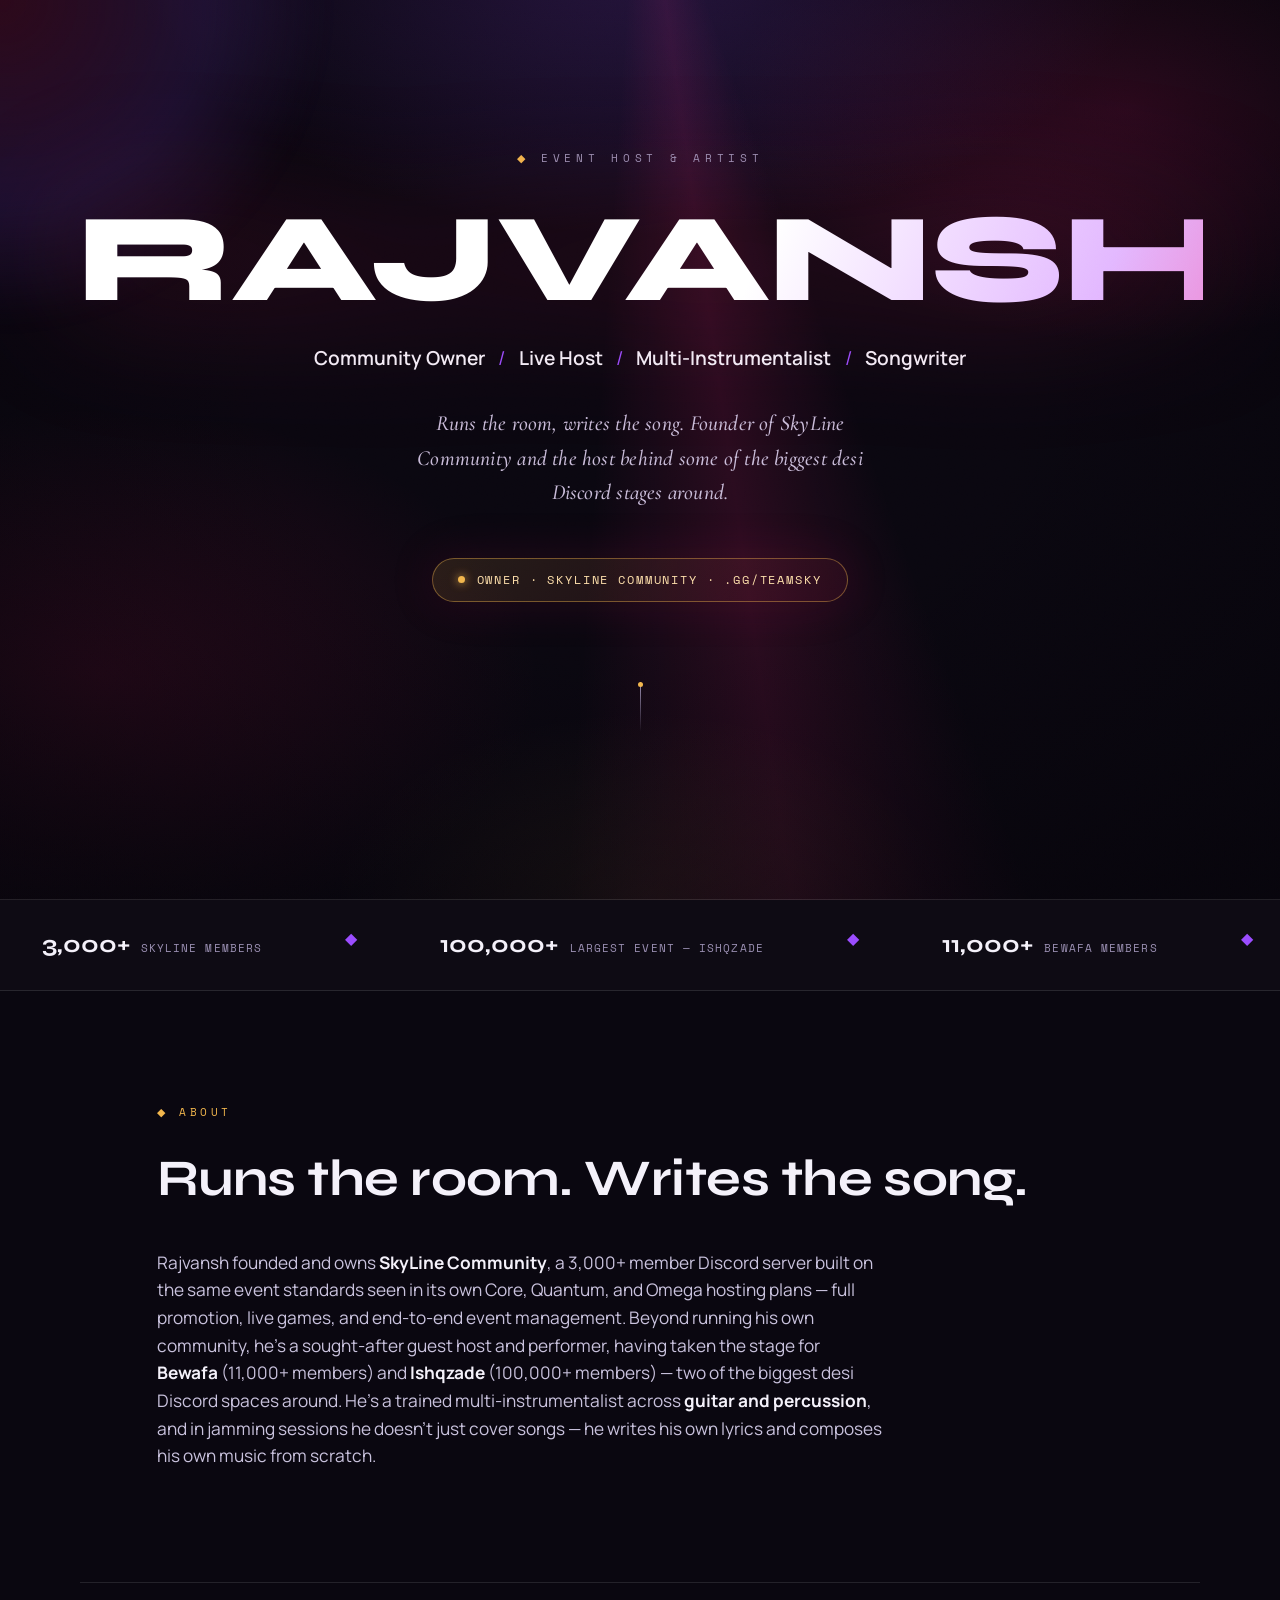
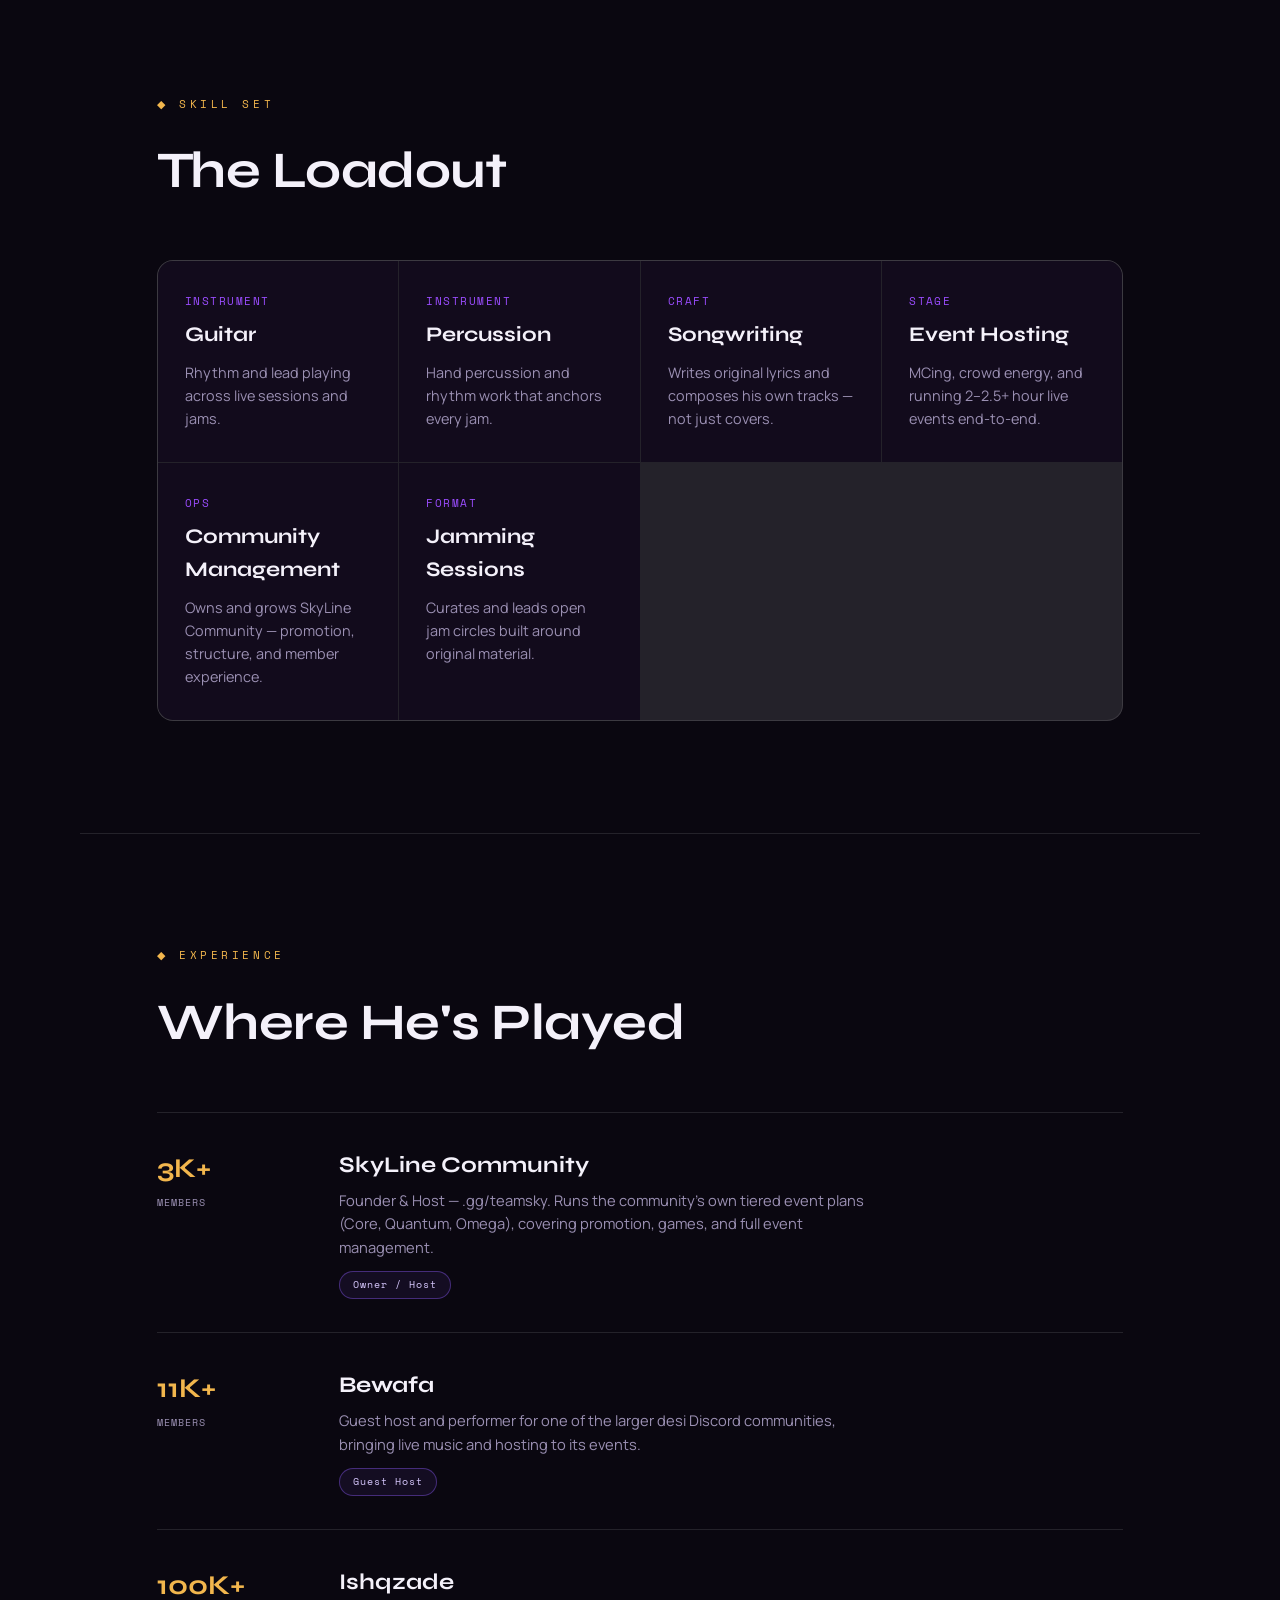
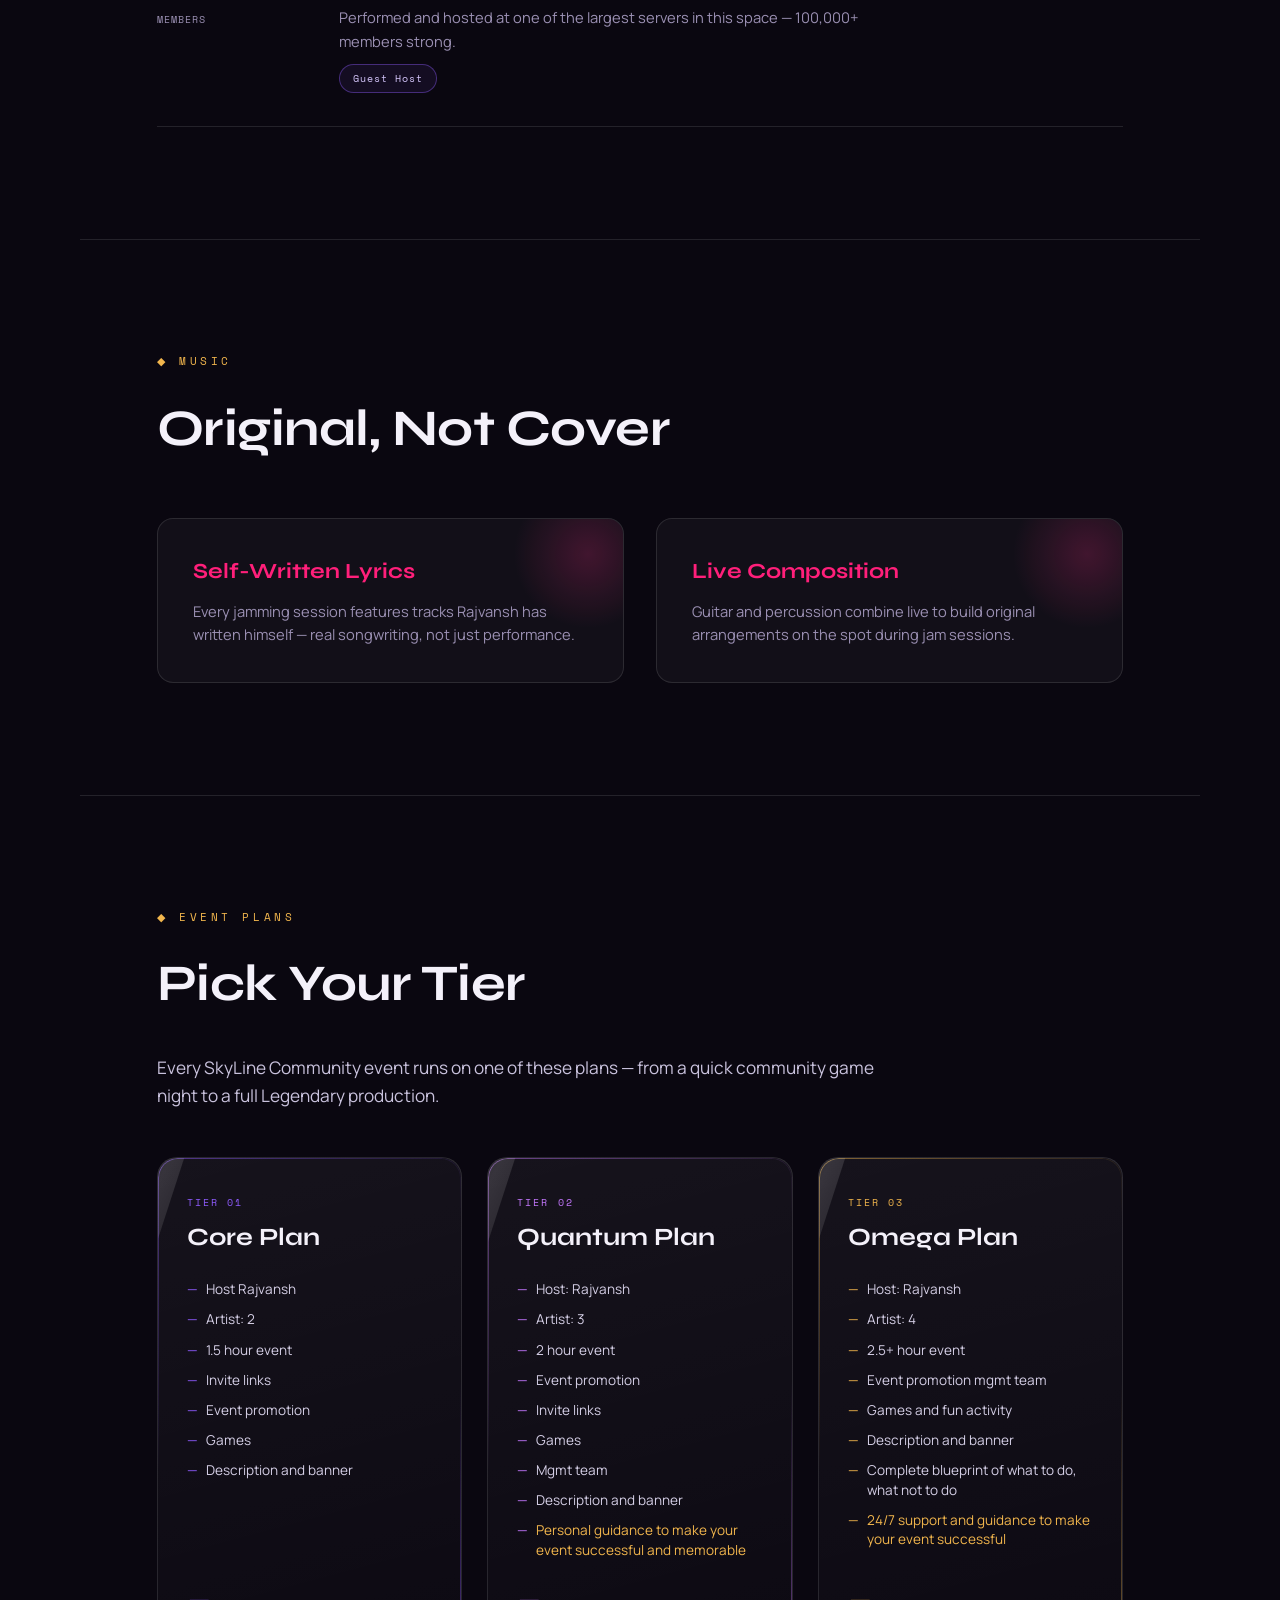
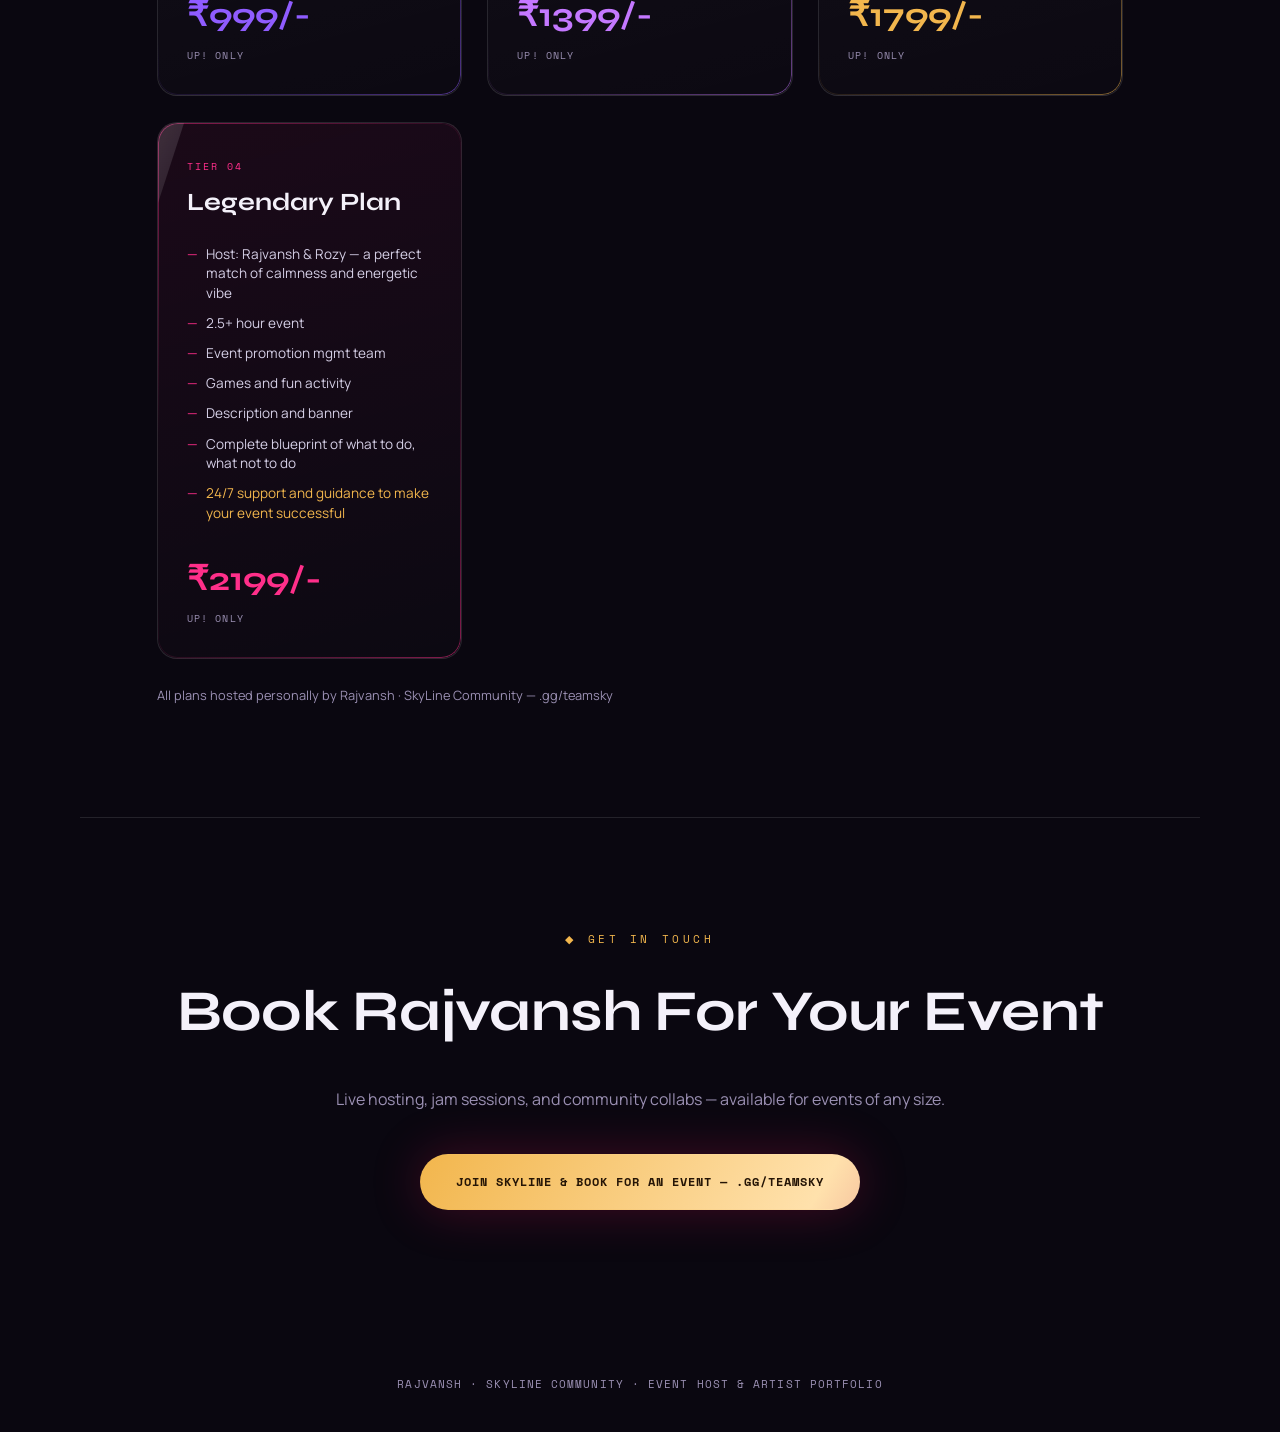
==== commit 29788adf: "Rename rajvansh-portfolio-v2.html to index.html" ====
--- a/index.html
+++ b/index.html
@@ -320,7 +320,7 @@
     <p class="hero-lead">Runs the room, writes the song. Founder of SkyLine Community and the host behind some of the biggest desi Discord stages around.</p>
     <div class="badge">
       <span class="badge-dot"></span>
-      <span class="badge-text">OWNER · SKYLINE COMMUNITY · .GG/SKYLINE</span>
+      <span class="badge-text">OWNER · SKYLINE COMMUNITY · .GG/TEAMSKY</span>
     </div>
     <div class="scroll-cue"></div>
   </header>
@@ -402,7 +402,7 @@
         <div class="tl-scale mono">3K+<small>MEMBERS</small></div>
         <div class="tl-body">
           <h3>SkyLine Community</h3>
-          <p>Founder &amp; Host — .gg/skyline. Runs the community's own tiered event plans (Core, Quantum, Omega), covering promotion, games, and full event management.</p>
+          <p>Founder &amp; Host — .gg/teamsky. Runs the community's own tiered event plans (Core, Quantum, Omega), covering promotion, games, and full event management.</p>
           <span class="role-pill">Owner / Host</span>
         </div>
       </div>
@@ -517,7 +517,7 @@
       </div>
 
     </div>
-    <p class="plan-note">All plans hosted personally by Rajvansh · SkyLine Community — .gg/skyline</p>
+    <p class="plan-note">All plans hosted personally by Rajvansh · SkyLine Community — .gg/teamsky</p>
   </section>
 
   <!-- CTA -->
@@ -526,7 +526,7 @@
     <h2 class="display">Book Rajvansh For Your Event</h2>
     <p>Live hosting, jam sessions, and community collabs — available for events of any size.</p>
     <div class="cta-row">
-      <a href="https://discord.gg/skyline" target="_blank" rel="noopener noreferrer" class="btn btn-primary">JOIN SKYLINE &amp; BOOK FOR AN EVENT — .GG/SKYLINE</a>
+      <a href="https://discord.gg/teamsky" target="_blank" rel="noopener noreferrer" class="btn btn-primary">JOIN SKYLINE &amp; BOOK FOR AN EVENT — .GG/TEAMSKY</a>
     </div>
   </section>
 
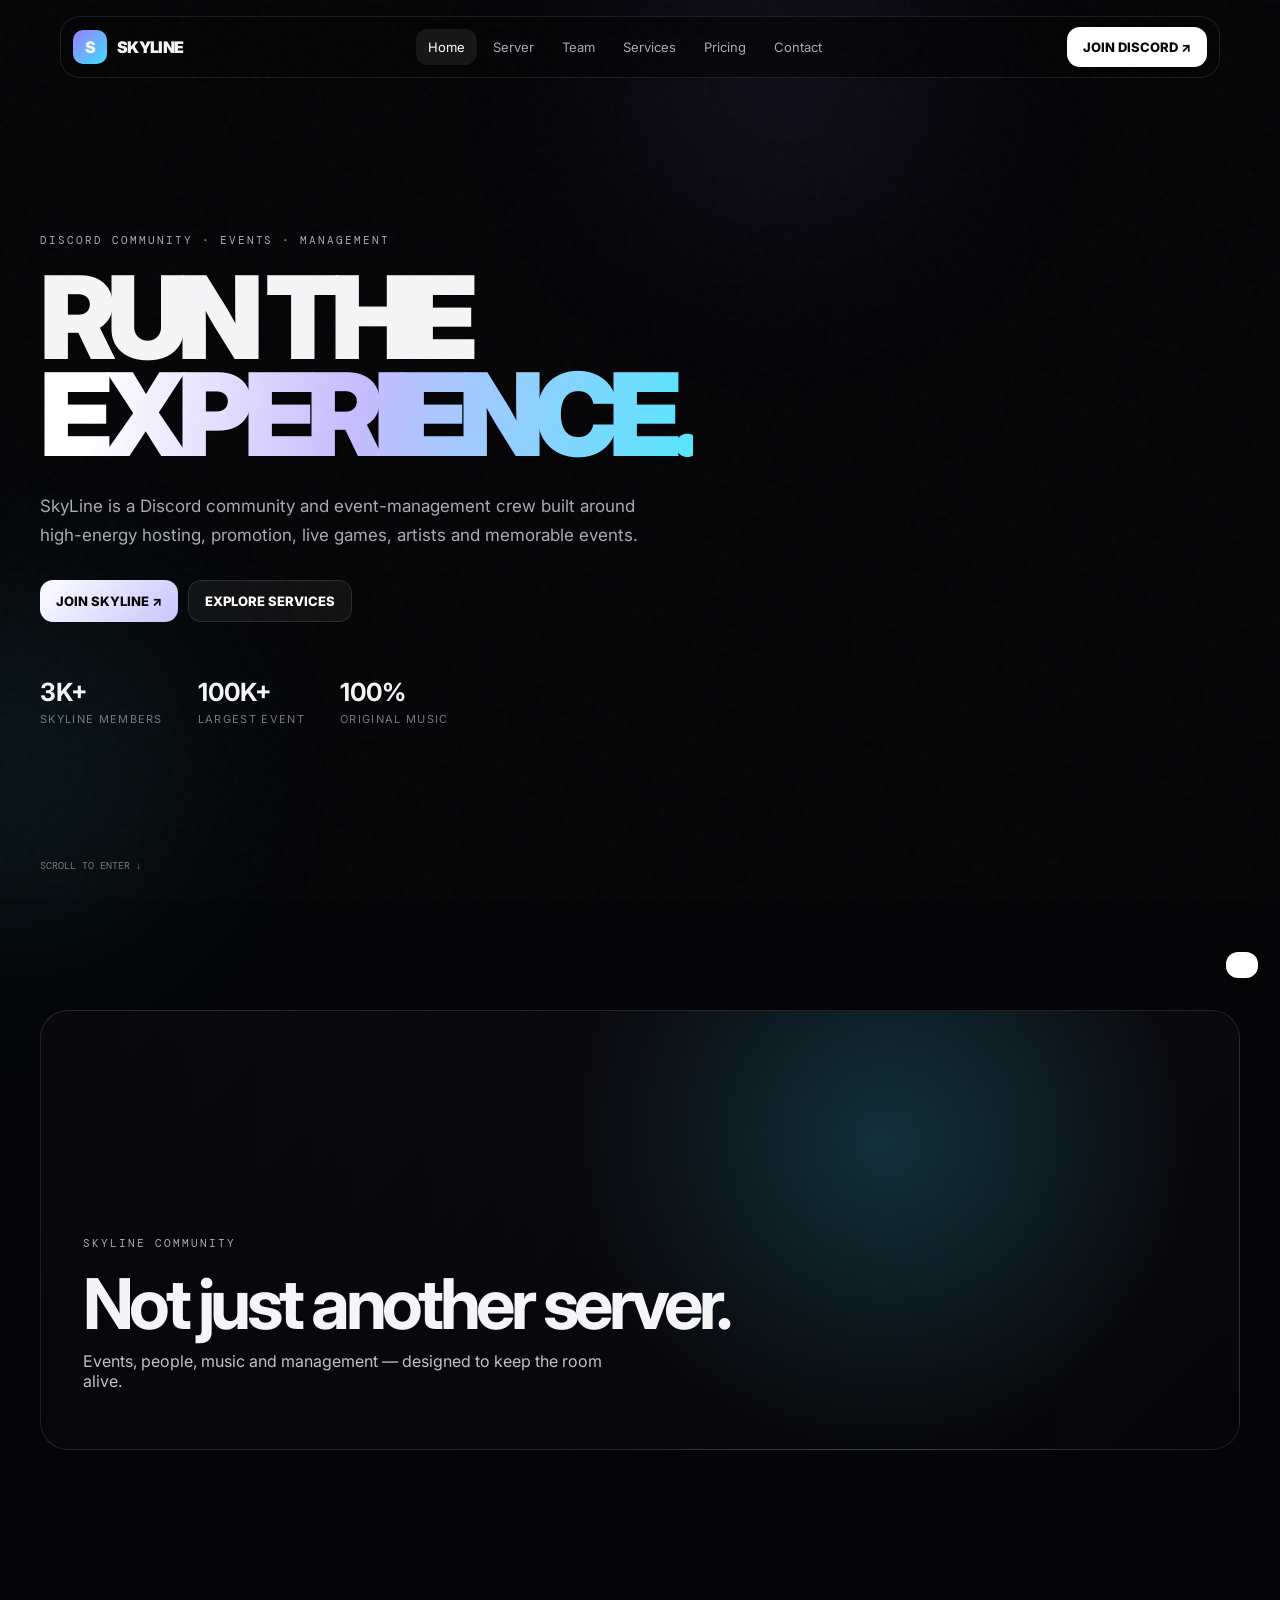
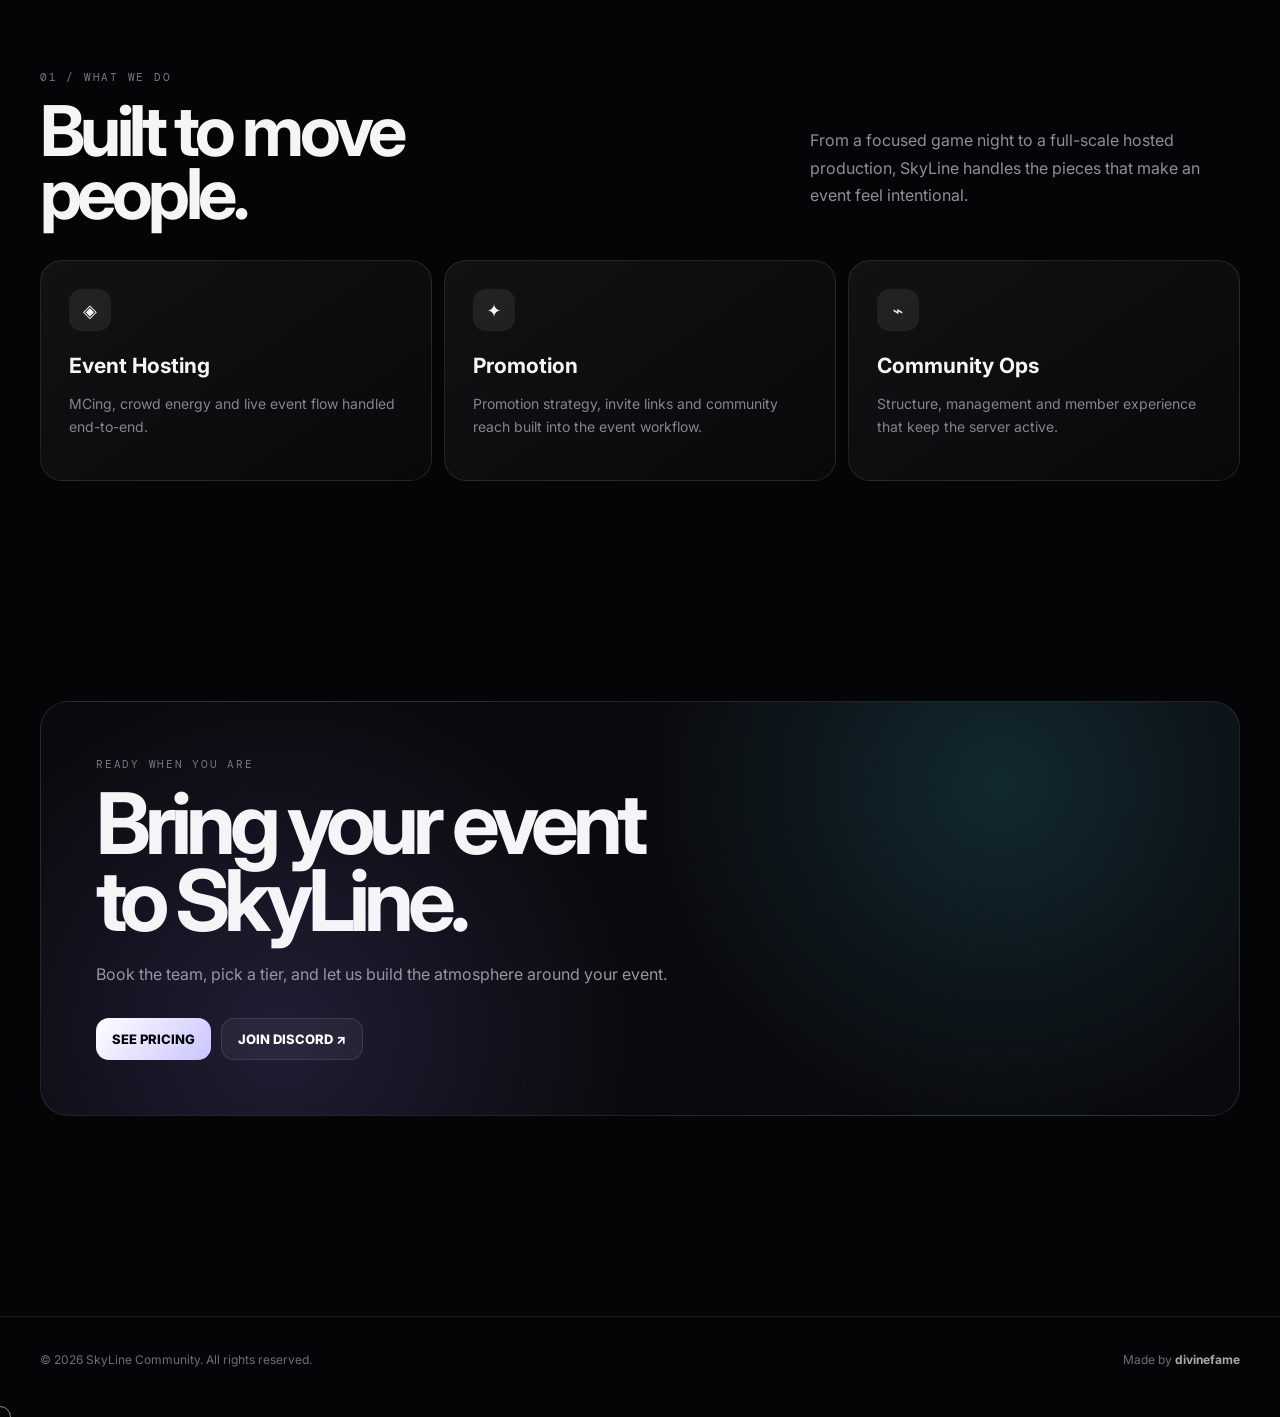
==== commit 772d44a0: "Add files via upload" ====
--- a/index.html
+++ b/index.html
@@ -1,592 +1 @@
-<!DOCTYPE html>
-<html lang="en">
-<head>
-<meta charset="UTF-8">
-<meta name="viewport" content="width=device-width, initial-scale=1.0">
-<title>Rajvansh — Event Host &amp; Artist</title>
-<link rel="preconnect" href="https://fonts.googleapis.com">
-<link href="https://fonts.googleapis.com/css2?family=Syne:wght@600;700;800&family=Manrope:wght@400;500;600;700;800&family=Space+Mono:wght@400;700&family=Cormorant+Garamond:ital,wght@1,500;1,600&display=swap" rel="stylesheet">
-<style>
-  :root{
-    --void: #0a0710;
-    --void2: #120b1c;
-    --card: rgba(255,255,255,0.035);
-    --card-hover: rgba(255,255,255,0.06);
-    --line: rgba(255,255,255,0.11);
-    --chrome: #f4f1fa;
-    --muted: #9b90b3;
-    --violet: #9b4dff;
-    --violet-deep: #4a1f8f;
-    --magenta: #ff1f7a;
-    --crimson: #c3134e;
-    --gold: #f2b64d;
-  }
-  *{ box-sizing:border-box; margin:0; padding:0; }
-  html{ scroll-behavior:smooth; }
-  body{
-    background: var(--void);
-    color: var(--chrome);
-    font-family:'Manrope', sans-serif;
-    line-height:1.6;
-    overflow-x:hidden;
-    position:relative;
-  }
-  ::selection{ background:var(--violet); color:#fff; }
-
-  /* grain */
-  .grain{
-    position:fixed; inset:0; z-index:3; pointer-events:none;
-    opacity:0.05; mix-blend-mode:overlay;
-    background-image:url("data:image/svg+xml,%3Csvg xmlns='http://www.w3.org/2000/svg' width='120' height='120'%3E%3Cfilter id='n'%3E%3CfeTurbulence type='fractalNoise' baseFrequency='0.9' numOctaves='2' stitchTiles='stitch'/%3E%3C/filter%3E%3Crect width='100%25' height='100%25' filter='url(%23n)'/%3E%3C/svg%3E");
-  }
-
-  /* ambient spotlight field */
-  .stage{
-    position:fixed; inset:0; z-index:0; pointer-events:none; overflow:hidden;
-    background:
-      radial-gradient(ellipse 65% 55% at 50% -8%, rgba(155,77,255,0.30), transparent 62%),
-      radial-gradient(ellipse 50% 42% at 88% 12%, rgba(255,31,122,0.20), transparent 62%),
-      radial-gradient(ellipse 55% 48% at 8% 75%, rgba(195,19,78,0.16), transparent 62%),
-      radial-gradient(ellipse 40% 35% at 50% 100%, rgba(242,182,77,0.08), transparent 60%),
-      var(--void);
-  }
-  .stage::after{
-    content:""; position:absolute; inset:0;
-    background:radial-gradient(ellipse 70% 65% at 50% 45%, transparent 40%, rgba(5,3,9,0.55) 100%);
-  }
-  .beam{
-    position:absolute; top:-20%; left:50%;
-    width:140vw; height:140vh;
-    transform:translateX(-50%);
-    background: conic-gradient(from 0deg at 50% 0%,
-      transparent 0deg, rgba(155,77,255,0.16) 8deg, transparent 20deg,
-      transparent 160deg, rgba(255,31,122,0.13) 172deg, transparent 184deg,
-      transparent 340deg);
-    animation: sweep 46s linear infinite;
-    mix-blend-mode:screen;
-  }
-  @keyframes sweep{ 100%{ transform:translateX(-50%) rotate(360deg); } }
-  .glow-follow{
-    position:fixed; z-index:1; width:640px; height:640px; border-radius:50%;
-    background:radial-gradient(circle, rgba(195,19,78,0.20) 0%, rgba(155,77,255,0.14) 45%, transparent 72%);
-    pointer-events:none; transform:translate(-50%,-50%);
-    transition:left 0.6s ease-out, top 0.6s ease-out;
-    filter:blur(14px);
-  }
-
-  section, header.hero, footer{ position:relative; z-index:2; }
-
-  .reveal{ opacity:0; transform:translateY(26px); transition:opacity 1s cubic-bezier(.2,.7,.2,1), transform 1s cubic-bezier(.2,.7,.2,1); }
-  .reveal.in{ opacity:1; transform:translateY(0); }
-  @media (prefers-reduced-motion: reduce){ .reveal{ opacity:1; transform:none; transition:none; } .beam{ animation:none; } }
-
-  .display{ font-family:'Syne', sans-serif; }
-  .mono{ font-family:'Space Mono', monospace; }
-
-  /* ---------- HERO ---------- */
-  .hero{
-    min-height:100svh;
-    display:flex; flex-direction:column; justify-content:center; align-items:center;
-    text-align:center; padding:8vh 6vw 10vh; border-bottom:1px solid var(--line);
-  }
-  .eyebrow{
-    font-family:'Space Mono', monospace; font-size:0.7rem; letter-spacing:0.42em;
-    color:var(--muted); margin-bottom:2.2rem; text-transform:uppercase;
-  }
-  .eyebrow::before{ content:"◆ "; color:var(--gold); }
-  .hero h1{
-    font-family:'Syne', sans-serif; font-weight:800;
-    font-size:clamp(2.6rem, 12vw, 9rem); line-height:0.92; letter-spacing:-0.01em;
-    max-width:100%; white-space:nowrap;
-    background:linear-gradient(115deg, #ffffff 0%, #ffffff 28%, #e3b8ff 42%, #ff3d8f 58%, #ffb84d 76%, #ffffff 100%);
-    background-size:220% 100%;
-    -webkit-background-clip:text; background-clip:text; color:transparent;
-    animation: chromeShift 8s ease-in-out infinite;
-    filter: drop-shadow(0 0 70px rgba(195,19,78,0.35));
-  }
-  @keyframes chromeShift{ 0%,100%{ background-position:0% 50%; } 50%{ background-position:100% 50%; } }
-  .hero-role{
-    margin-top:1.6rem; font-size:clamp(1rem, 2vw, 1.2rem); color:var(--muted);
-    display:flex; gap:0.7em; flex-wrap:wrap; justify-content:center;
-  }
-  .hero-role span:not(.sep){ color:var(--chrome); font-weight:600; }
-  .sep{ color:var(--violet); }
-  .hero-lead{ max-width:46ch; margin:2rem auto 0; color:#c9bcd9; font-family:'Cormorant Garamond', serif; font-style:italic; font-weight:500; font-size:1.35rem; letter-spacing:0.01em; }
-
-  .badge{
-    margin-top:3rem; display:inline-flex; align-items:center; gap:0.7rem;
-    padding:0.75rem 1.6rem; border-radius:999px;
-    border:1px solid rgba(242,182,77,0.4);
-    background:linear-gradient(135deg, rgba(242,182,77,0.12), rgba(195,19,78,0.10));
-    box-shadow:0 0 50px rgba(195,19,78,0.14);
-  }
-  .badge-dot{ width:7px; height:7px; border-radius:50%; background:var(--gold); box-shadow:0 0 10px var(--gold); animation:pulseDot 2s ease-in-out infinite; }
-  @keyframes pulseDot{ 0%,100%{ opacity:0.5; } 50%{ opacity:1; } }
-  .badge-text{ font-family:'Space Mono', monospace; font-size:0.72rem; letter-spacing:0.16em; color:#ffe1ac; }
-
-  .scroll-cue{ margin-top:5rem; width:1px; height:50px; background:linear-gradient(var(--muted), transparent); position:relative; }
-  .scroll-cue::after{ content:""; position:absolute; top:0; left:-2px; width:5px; height:5px; border-radius:50%; background:var(--gold); animation:cueMove 2.4s ease-in-out infinite; }
-  @keyframes cueMove{ 0%{ top:0; opacity:1; } 100%{ top:50px; opacity:0; } }
-
-  /* ---------- TICKER ---------- */
-  .ticker-wrap{ border-bottom:1px solid var(--line); overflow:hidden; padding:1.6rem 0; background:rgba(255,255,255,0.015); }
-  .ticker{ display:flex; width:max-content; animation:tickerMove 32s linear infinite; }
-  .ticker:hover{ animation-play-state:paused; }
-  @keyframes tickerMove{ 0%{ transform:translateX(0); } 100%{ transform:translateX(-50%); } }
-  .ticker-item{ display:flex; align-items:baseline; gap:0.7rem; padding:0 2.6rem; white-space:nowrap; }
-  .ticker-num{ font-family:'Syne', sans-serif; font-weight:700; font-size:1.5rem; color:var(--chrome); }
-  .ticker-label{ font-family:'Space Mono', monospace; font-size:0.68rem; letter-spacing:0.1em; color:var(--muted); text-transform:uppercase; }
-  .ticker-item .dot{ color:var(--violet); }
-
-  /* ---------- SECTION SHELL ---------- */
-  section.block{ max-width:1120px; margin:0 auto; padding:clamp(3.5rem, 9vw, 7rem) 6vw; border-bottom:1px solid var(--line); }
-  .tag{
-    font-family:'Space Mono', monospace; font-size:0.7rem; letter-spacing:0.32em;
-    color:var(--gold); margin-bottom:1.1rem; text-transform:uppercase;
-  }
-  h2.display{ font-weight:700; font-size:clamp(2.1rem, 5vw, 3.2rem); margin-bottom:1.8rem; letter-spacing:-0.01em; }
-  .lead{ font-size:1.08rem; color:#c9c2dd; max-width:66ch; }
-  .lead b{ color:var(--chrome); font-weight:700; }
-
-  /* ---------- SKILLS ---------- */
-  .grid-skills{ margin-top:3rem; display:grid; grid-template-columns:repeat(auto-fit, minmax(230px, 1fr)); gap:1px; background:var(--line); border:1px solid var(--line); border-radius:16px; overflow:hidden; }
-  .skill{ background:var(--void2); padding:2rem 1.7rem; transition:background 0.35s ease; }
-  .skill:hover{ background:var(--card-hover); }
-  .skill .k{ font-family:'Space Mono', monospace; font-size:0.66rem; color:var(--violet); letter-spacing:0.14em; text-transform:uppercase; }
-  .skill h3{ font-family:'Syne', sans-serif; font-size:1.3rem; font-weight:700; margin-top:0.5rem; }
-  .skill p{ margin-top:0.6rem; font-size:0.9rem; color:var(--muted); }
-
-  /* ---------- EXPERIENCE TIMELINE ---------- */
-  .timeline{ margin-top:3rem; display:flex; flex-direction:column; }
-  .tl-row{ display:grid; grid-template-columns:150px 1fr; gap:2rem; padding:2.1rem 0; border-top:1px solid var(--line); align-items:start; }
-  .tl-row:last-child{ border-bottom:1px solid var(--line); }
-  .tl-scale{ font-family:'Syne', sans-serif; font-weight:700; font-size:1.7rem; color:var(--gold); }
-  .tl-scale small{ display:block; font-family:'Space Mono', monospace; font-size:0.6rem; color:var(--muted); font-weight:400; letter-spacing:0.1em; margin-top:0.3rem; }
-  .tl-body h3{ font-family:'Syne', sans-serif; font-size:1.4rem; font-weight:700; }
-  .tl-body p{ color:var(--muted); font-size:0.92rem; margin-top:0.4rem; max-width:60ch; }
-  .role-pill{ display:inline-block; margin-top:0.7rem; font-family:'Space Mono', monospace; font-size:0.65rem; letter-spacing:0.1em; color:#d9caff; border:1px solid rgba(143,92,255,0.4); padding:0.3rem 0.8rem; border-radius:999px; background:rgba(143,92,255,0.08); }
-
-  /* ---------- MUSIC ---------- */
-  .music-wrap{ margin-top:3rem; display:grid; grid-template-columns:1fr 1fr; gap:2rem; }
-  .music-card{ border:1px solid var(--line); background:var(--card); border-radius:16px; padding:2.2rem; position:relative; overflow:hidden; }
-  .music-card::after{ content:""; position:absolute; right:-40px; top:-40px; width:150px; height:150px; background:radial-gradient(circle, rgba(255,47,138,0.2), transparent 70%); }
-  .music-card h3{ font-family:'Syne', sans-serif; font-size:1.35rem; font-weight:700; color:var(--magenta); }
-  .music-card p{ margin-top:0.7rem; color:var(--muted); font-size:0.92rem; }
-
-  /* ---------- PLANS (VIP cards) ---------- */
-  .plans-grid{ margin-top:3rem; display:grid; grid-template-columns:repeat(auto-fit, minmax(255px, 1fr)); gap:1.6rem; }
-  .plan-card{
-    background:linear-gradient(165deg, rgba(255,255,255,0.05), rgba(255,255,255,0.01));
-    border:1px solid var(--line); border-radius:20px; padding:2.2rem 1.8rem 2rem;
-    display:flex; flex-direction:column; position:relative; overflow:hidden;
-    transition:transform 0.45s cubic-bezier(.2,.8,.2,1), border-color 0.4s ease, box-shadow 0.4s ease;
-  }
-  .plan-card::before{
-    content:""; position:absolute; inset:0; border-radius:20px; padding:1px;
-    background:linear-gradient(140deg, var(--accent, var(--violet)), transparent 40%, transparent 60%, var(--accent, var(--violet)));
-    -webkit-mask:linear-gradient(#fff 0 0) content-box, linear-gradient(#fff 0 0);
-    -webkit-mask-composite:xor; mask-composite:exclude;
-    opacity:0.5; pointer-events:none;
-  }
-  .plan-card:hover{ transform:translateY(-8px); }
-  .plan-card .sheen{
-    content:""; position:absolute; top:0; left:-60%; width:40%; height:100%;
-    background:linear-gradient(100deg, transparent, rgba(255,255,255,0.14), transparent);
-    transform:skewX(-18deg); transition:left 0.8s ease; pointer-events:none;
-  }
-  .plan-card:hover .sheen{ left:120%; }
-  .plan-tier{ font-family:'Space Mono', monospace; font-size:0.65rem; letter-spacing:0.2em; color:var(--accent, var(--violet)); text-transform:uppercase; }
-  .plan-card h3{ font-family:'Syne', sans-serif; font-weight:700; font-size:1.55rem; margin-top:0.5rem; }
-  .plan-card .plan-price{ margin-top:auto; padding-top:1.8rem; font-family:'Syne', sans-serif; font-weight:700; font-size:2.1rem; color:var(--accent, var(--violet)); }
-  .plan-card .plan-price small{ display:block; font-family:'Space Mono', monospace; font-size:0.6rem; font-weight:400; letter-spacing:0.12em; color:var(--muted); margin-top:0.3rem; }
-  .plan-list{ list-style:none; margin-top:1.4rem; display:flex; flex-direction:column; gap:0.65rem; flex:1; }
-  .plan-list li{ font-size:0.85rem; color:#d5cfe6; padding-left:1.2rem; position:relative; line-height:1.45; }
-  .plan-list li::before{ content:"—"; position:absolute; left:0; top:0; color:var(--accent, var(--violet)); }
-  .plan-list li.highlight{ color:var(--gold); }
-
-  .plan-core{ --accent:#8f5cff; }
-  .plan-quantum{ --accent:#c478ff; }
-  .plan-omega{ --accent:#f2b64d; }
-  .plan-legendary{ --accent:#ff2f8a; background:linear-gradient(165deg, rgba(255,47,138,0.07), rgba(255,255,255,0.01)); }
-  .plan-legendary:hover{ box-shadow:0 26px 50px rgba(255,47,138,0.16); }
-  .plan-core:hover{ box-shadow:0 20px 42px rgba(143,92,255,0.14); }
-  .plan-quantum:hover{ box-shadow:0 20px 42px rgba(196,120,255,0.14); }
-  .plan-omega:hover{ box-shadow:0 20px 42px rgba(242,182,77,0.16); }
-
-  .plan-note{ margin-top:1.6rem; font-size:0.8rem; color:var(--muted); }
-
-  /* ---------- CTA ---------- */
-  .cta{ text-align:center; padding:clamp(3.5rem, 9vw, 7rem) 6vw clamp(4rem, 10vw, 8rem); }
-  .cta h2{ font-size:clamp(2.2rem, 6vw, 3.6rem); font-weight:700; }
-  .cta p{ color:var(--muted); margin-top:1.1rem; }
-  .cta-row{ margin-top:2.6rem; display:flex; gap:1rem; justify-content:center; flex-wrap:wrap; }
-  .btn{
-    font-family:'Space Mono', monospace; font-size:0.78rem; letter-spacing:0.08em;
-    padding:1.05rem 2.2rem; border-radius:999px; text-decoration:none; border:1px solid transparent;
-    transition:transform 0.4s cubic-bezier(.2,.8,.2,1), box-shadow 0.4s ease;
-  }
-  .btn:hover{ transform:translateY(-3px); }
-  .btn-primary{
-    background:linear-gradient(120deg, var(--gold), #ffe1ac, var(--crimson), var(--gold));
-    background-size:280% 100%;
-    color:#241405; font-weight:700;
-    box-shadow:0 0 50px rgba(195,19,78,0.3);
-  }
-  .btn-primary:hover{ box-shadow:0 18px 46px rgba(195,19,78,0.4); background-position:100% 0; }
-
-  footer{ text-align:center; padding:2.4rem; font-family:'Space Mono', monospace; font-size:0.68rem; color:var(--muted); letter-spacing:0.1em; }
-
-  /* ---------- RESPONSIVE ---------- */
-  @media (max-width:900px){
-    .music-wrap{ grid-template-columns:1fr; }
-    .grid-skills{ grid-template-columns:repeat(auto-fit, minmax(200px, 1fr)); }
-    .hero{ padding:10vh 7vw 8vh; }
-  }
-
-  @media (max-width:640px){
-    .hero{ padding:9vh 6vw 6vh; min-height:92svh; }
-    .hero h1{ font-size:clamp(2.2rem, 15vw, 9rem); }
-    .eyebrow{ letter-spacing:0.3em; font-size:0.62rem; margin-bottom:1.6rem; }
-    .hero-lead{ font-size:1.15rem; max-width:32ch; }
-    .hero-role{ gap:0.5em 0.6em; font-size:0.92rem; }
-    .badge{ margin-top:2.2rem; padding:0.6rem 1.2rem; }
-    .badge-text{ font-size:0.62rem; letter-spacing:0.1em; }
-    .scroll-cue{ margin-top:3rem; }
-
-    .ticker-item{ padding:0 1.5rem; }
-    .ticker-num{ font-size:1.15rem; }
-    .ticker-label{ font-size:0.6rem; }
-
-    section.block{ padding-left:6.5vw; padding-right:6.5vw; }
-    h2.display{ font-size:clamp(1.7rem, 8vw, 2.4rem); }
-    .lead{ font-size:1rem; }
-
-    .grid-skills{ grid-template-columns:1fr 1fr; border-radius:14px; }
-    .skill{ padding:1.5rem 1.2rem; }
-    .skill h3{ font-size:1.12rem; }
-
-    .tl-row{ grid-template-columns:1fr; gap:0.4rem; padding:1.6rem 0; }
-    .tl-scale{ font-size:1.3rem; }
-    .tl-scale small{ display:inline; margin-left:0.5rem; }
-    .tl-body h3{ font-size:1.2rem; }
-
-    .music-wrap{ grid-template-columns:1fr; gap:1.2rem; }
-    .music-card{ padding:1.7rem; }
-
-    .plans-grid{ grid-template-columns:1fr; gap:1.2rem; }
-    .plan-card{ padding:1.9rem 1.5rem 1.7rem; }
-    .plan-card .plan-price{ font-size:1.8rem; }
-
-    .cta h2{ font-size:clamp(1.8rem, 9vw, 2.6rem); }
-    .btn{ padding:0.95rem 1.6rem; font-size:0.7rem; width:100%; text-align:center; }
-    .cta-row{ width:100%; }
-
-    .glow-follow{ display:none; }
-  }
-
-  @media (max-width:420px){
-    .grid-skills{ grid-template-columns:1fr; }
-    .hero-lead{ max-width:26ch; font-size:1.05rem; }
-    .ticker-item{ padding:0 1.1rem; }
-    .hero h1{ font-size:clamp(2.2rem, 14vw, 9rem); }
-  }
-
-  @media (hover:none){
-    .plan-card:hover{ transform:none; }
-    .btn:hover{ transform:none; }
-  }
-
-  @media (min-width:1400px){
-    section.block, .cta{ max-width:1240px; }
-  }
-</style>
-</head>
-<body>
-
-  <div class="stage"><div class="beam"></div></div>
-  <div class="grain"></div>
-  <div class="glow-follow" id="glow"></div>
-
-  <!-- HERO -->
-  <header class="hero">
-    <div class="eyebrow">EVENT HOST &amp; ARTIST</div>
-    <h1 class="display">RAJVANSH</h1>
-    <div class="hero-role">
-      <span>Community Owner</span><span class="sep">/</span>
-      <span>Live Host</span><span class="sep">/</span>
-      <span>Multi-Instrumentalist</span><span class="sep">/</span>
-      <span>Songwriter</span>
-    </div>
-    <p class="hero-lead">Runs the room, writes the song. Founder of SkyLine Community and the host behind some of the biggest desi Discord stages around.</p>
-    <div class="badge">
-      <span class="badge-dot"></span>
-      <span class="badge-text">OWNER · SKYLINE COMMUNITY · .GG/TEAMSKY</span>
-    </div>
-    <div class="scroll-cue"></div>
-  </header>
-
-  <!-- TICKER -->
-  <div class="ticker-wrap">
-    <div class="ticker mono" id="ticker">
-      <div class="ticker-item"><span class="ticker-num">3,000+</span><span class="ticker-label">SkyLine Members</span></div>
-      <div class="ticker-item"><span class="dot">◆</span></div>
-      <div class="ticker-item"><span class="ticker-num">100,000+</span><span class="ticker-label">Largest Event — Ishqzade</span></div>
-      <div class="ticker-item"><span class="dot">◆</span></div>
-      <div class="ticker-item"><span class="ticker-num">11,000+</span><span class="ticker-label">Bewafa Members</span></div>
-      <div class="ticker-item"><span class="dot">◆</span></div>
-      <div class="ticker-item"><span class="ticker-num">100%</span><span class="ticker-label">Original, Self-Written Music</span></div>
-      <div class="ticker-item"><span class="dot">◆</span></div>
-    </div>
-  </div>
-
-  <!-- ABOUT -->
-  <section class="block reveal">
-    <div class="tag">◆ About</div>
-    <h2 class="display">Runs the room. Writes the song.</h2>
-    <p class="lead">
-      Rajvansh founded and owns <b>SkyLine Community</b>, a 3,000+ member Discord server built on
-      the same event standards seen in its own Core, Quantum, and Omega hosting plans — full
-      promotion, live games, and end-to-end event management. Beyond running his own community,
-      he's a sought-after guest host and performer, having taken the stage for
-      <b>Bewafa</b> (11,000+ members) and <b>Ishqzade</b> (100,000+ members) — two of the
-      biggest desi Discord spaces around. He's a trained multi-instrumentalist across
-      <b>guitar and percussion</b>, and in jamming sessions he doesn't just cover songs —
-      he writes his own lyrics and composes his own music from scratch.
-    </p>
-  </section>
-
-  <!-- SKILLS -->
-  <section class="block reveal">
-    <div class="tag">◆ Skill Set</div>
-    <h2 class="display">The Loadout</h2>
-    <div class="grid-skills">
-      <div class="skill">
-        <div class="k mono">Instrument</div>
-        <h3>Guitar</h3>
-        <p>Rhythm and lead playing across live sessions and jams.</p>
-      </div>
-      <div class="skill">
-        <div class="k mono">Instrument</div>
-        <h3>Percussion</h3>
-        <p>Hand percussion and rhythm work that anchors every jam.</p>
-      </div>
-      <div class="skill">
-        <div class="k mono">Craft</div>
-        <h3>Songwriting</h3>
-        <p>Writes original lyrics and composes his own tracks — not just covers.</p>
-      </div>
-      <div class="skill">
-        <div class="k mono">Stage</div>
-        <h3>Event Hosting</h3>
-        <p>MCing, crowd energy, and running 2–2.5+ hour live events end-to-end.</p>
-      </div>
-      <div class="skill">
-        <div class="k mono">Ops</div>
-        <h3>Community Management</h3>
-        <p>Owns and grows SkyLine Community — promotion, structure, and member experience.</p>
-      </div>
-      <div class="skill">
-        <div class="k mono">Format</div>
-        <h3>Jamming Sessions</h3>
-        <p>Curates and leads open jam circles built around original material.</p>
-      </div>
-    </div>
-  </section>
-
-  <!-- EXPERIENCE -->
-  <section class="block reveal">
-    <div class="tag">◆ Experience</div>
-    <h2 class="display">Where He's Played</h2>
-    <div class="timeline">
-      <div class="tl-row">
-        <div class="tl-scale mono">3K+<small>MEMBERS</small></div>
-        <div class="tl-body">
-          <h3>SkyLine Community</h3>
-          <p>Founder &amp; Host — .gg/teamsky. Runs the community's own tiered event plans (Core, Quantum, Omega), covering promotion, games, and full event management.</p>
-          <span class="role-pill">Owner / Host</span>
-        </div>
-      </div>
-      <div class="tl-row">
-        <div class="tl-scale mono">11K+<small>MEMBERS</small></div>
-        <div class="tl-body">
-          <h3>Bewafa</h3>
-          <p>Guest host and performer for one of the larger desi Discord communities, bringing live music and hosting to its events.</p>
-          <span class="role-pill">Guest Host</span>
-        </div>
-      </div>
-      <div class="tl-row">
-        <div class="tl-scale mono">100K+<small>MEMBERS</small></div>
-        <div class="tl-body">
-          <h3>Ishqzade</h3>
-          <p>Performed and hosted at one of the largest servers in this space — 100,000+ members strong.</p>
-          <span class="role-pill">Guest Host</span>
-        </div>
-      </div>
-    </div>
-  </section>
-
-  <!-- MUSIC -->
-  <section class="block reveal">
-    <div class="tag">◆ Music</div>
-    <h2 class="display">Original, Not Cover</h2>
-    <div class="music-wrap">
-      <div class="music-card">
-        <h3>Self-Written Lyrics</h3>
-        <p>Every jamming session features tracks Rajvansh has written himself — real songwriting, not just performance.</p>
-      </div>
-      <div class="music-card">
-        <h3>Live Composition</h3>
-        <p>Guitar and percussion combine live to build original arrangements on the spot during jam sessions.</p>
-      </div>
-    </div>
-  </section>
-
-  <!-- PLANS -->
-  <section class="block reveal">
-    <div class="tag">◆ Event Plans</div>
-    <h2 class="display">Pick Your Tier</h2>
-    <p class="lead">Every SkyLine Community event runs on one of these plans — from a quick community game night to a full Legendary production.</p>
-
-    <div class="plans-grid">
-
-      <!-- CORE -->
-      <div class="plan-card plan-core">
-        <div class="plan-tier mono">Tier 01</div>
-        <h3>Core Plan</h3>
-        <ul class="plan-list">
-          <li>Host Rajvansh</li>
-          <li>Artist: 2</li>
-          <li>1.5 hour event</li>
-          <li>Invite links</li>
-          <li>Event promotion</li>
-          <li>Games</li>
-          <li>Description and banner</li>
-        </ul>
-        <div class="plan-price mono">₹999/- <small>UP! ONLY</small></div>
-      </div>
-
-      <!-- QUANTUM -->
-      <div class="plan-card plan-quantum">
-        <div class="plan-tier mono">Tier 02</div>
-        <h3>Quantum Plan</h3>
-        <ul class="plan-list">
-          <li>Host: Rajvansh</li>
-          <li>Artist: 3</li>
-          <li>2 hour event</li>
-          <li>Event promotion</li>
-          <li>Invite links</li>
-          <li>Games</li>
-          <li>Mgmt team</li>
-          <li>Description and banner</li>
-          <li class="highlight">Personal guidance to make your event successful and memorable</li>
-        </ul>
-        <div class="plan-price mono">₹1399/- <small>UP! ONLY</small></div>
-      </div>
-
-      <!-- OMEGA -->
-      <div class="plan-card plan-omega">
-        <div class="plan-tier mono">Tier 03</div>
-        <h3>Omega Plan</h3>
-        <ul class="plan-list">
-          <li>Host: Rajvansh</li>
-          <li>Artist: 4</li>
-          <li>2.5+ hour event</li>
-          <li>Event promotion mgmt team</li>
-          <li>Games and fun activity</li>
-          <li>Description and banner</li>
-          <li>Complete blueprint of what to do, what not to do</li>
-          <li class="highlight">24/7 support and guidance to make your event successful</li>
-        </ul>
-        <div class="plan-price mono">₹1799/- <small>UP! ONLY</small></div>
-      </div>
-
-      <!-- LEGENDARY -->
-      <div class="plan-card plan-legendary">
-        <div class="plan-tier mono">Tier 04</div>
-        <h3>Legendary Plan</h3>
-        <ul class="plan-list">
-          <li>Host: Rajvansh &amp; Rozy — a perfect match of calmness and energetic vibe</li>
-          <li>2.5+ hour event</li>
-          <li>Event promotion mgmt team</li>
-          <li>Games and fun activity</li>
-          <li>Description and banner</li>
-          <li>Complete blueprint of what to do, what not to do</li>
-          <li class="highlight">24/7 support and guidance to make your event successful</li>
-        </ul>
-        <div class="plan-price mono">₹2199/- <small>UP! ONLY</small></div>
-      </div>
-
-    </div>
-    <p class="plan-note">All plans hosted personally by Rajvansh · SkyLine Community — .gg/teamsky</p>
-  </section>
-
-  <!-- CTA -->
-  <section class="cta reveal">
-    <div class="tag" style="justify-content:center; display:flex;">◆ Get In Touch</div>
-    <h2 class="display">Book Rajvansh For Your Event</h2>
-    <p>Live hosting, jam sessions, and community collabs — available for events of any size.</p>
-    <div class="cta-row">
-      <a href="https://discord.gg/teamsky" target="_blank" rel="noopener noreferrer" class="btn btn-primary">JOIN SKYLINE &amp; BOOK FOR AN EVENT — .GG/TEAMSKY</a>
-    </div>
-  </section>
-
-  <footer class="mono">RAJVANSH · SKYLINE COMMUNITY · EVENT HOST &amp; ARTIST PORTFOLIO</footer>
-
-  <script>
-    // duplicate ticker content for seamless loop
-    const ticker = document.getElementById('ticker');
-    ticker.innerHTML += ticker.innerHTML;
-
-    // add glossy sheen sweep to plan cards
-    document.querySelectorAll('.plan-card').forEach(card => {
-      const sheen = document.createElement('div');
-      sheen.className = 'sheen';
-      card.appendChild(sheen);
-    });
-
-    // mouse-follow glow
-    const glow = document.getElementById('glow');
-    let gx = window.innerWidth/2, gy = window.innerHeight/2;
-    window.addEventListener('mousemove', (e) => {
-      gx = e.clientX; gy = e.clientY;
-      glow.style.left = gx + 'px';
-      glow.style.top = gy + 'px';
-    });
-
-    // scroll reveal
-    const els = document.querySelectorAll('.reveal');
-    const io = new IntersectionObserver((entries) => {
-      entries.forEach(e => {
-        if (e.isIntersecting) {
-          e.target.classList.add('in');
-          io.unobserve(e.target);
-        }
-      });
-    }, { threshold: 0.15 });
-    els.forEach(el => io.observe(el));
-
-    // auto-fit hero wordmark so it always fits the viewport, no matter the device
-    const heroTitle = document.querySelector('.hero h1');
-    const heroWrap = document.querySelector('.hero');
-    function fitHeroTitle(){
-      const maxPx = 144; // 9rem cap
-      const minPx = 28;
-      const available = heroWrap.clientWidth * 0.9; // leave breathing room
-      heroTitle.style.fontSize = maxPx + 'px';
-      let current = maxPx;
-      // shrink until it fits (single pass calc using ratio, then verify)
-      const naturalWidth = heroTitle.scrollWidth;
-      if (naturalWidth > available) {
-        current = Math.max(minPx, Math.floor(maxPx * (available / naturalWidth)));
-        heroTitle.style.fontSize = current + 'px';
-      }
-    }
-    fitHeroTitle();
-    window.addEventListener('resize', fitHeroTitle);
-    if (document.fonts && document.fonts.ready) {
-      document.fonts.ready.then(fitHeroTitle);
-    }
-  </script>
-
-</body>
-</html>
+<!doctype html><html lang="en"><head><meta charset="utf-8"><meta name="viewport" content="width=device-width,initial-scale=1"><meta name="theme-color" content="#050507"><title>Home — SkyLine</title><link rel="stylesheet" href="style.css"></head><body><div class="grid"></div><div class="orb"></div><div class="orb orb2"></div><div class="noise"></div><nav class="nav"><a class="brand" href="index.html"><img src="https://media.discordapp.net/attachments/1529713791435149373/1529715094613786635/IMG_2471.gif?ex=6a83e733&is=6a8295b3&hm=5115391a8992ef8185af1a9490d1bd748be49d6e1d9ceb5fedcd96b774269f22&=" onerror="this.style.display='none';this.nextElementSibling.style.display='grid'" alt="SkyLine logo"><span class="brandmark" style="display:none">S</span><span>SKYLINE</span></a><div class="navlinks"><a href="index.html">Home</a><a href="server.html">Server</a><a href="team.html">Team</a><a href="services.html">Services</a><a href="pricing.html">Pricing</a><a href="contact.html">Contact</a></div><a class="navcta" href="https://discord.gg/teamsky" target="_blank">JOIN DISCORD ↗</a><button class="menu">☰</button></nav><main><section class="hero"><div class="hero-copy reveal"><div class="eyebrow">Discord community · events · management</div><h1>RUN THE<br><span class="gradient">EXPERIENCE.</span></h1><p>SkyLine is a Discord community and event-management crew built around high-energy hosting, promotion, live games, artists and memorable events.</p><div class="actions"><a class="btn primary" href="https://discord.gg/teamsky" target="_blank">JOIN SKYLINE ↗</a><a class="btn ghost" href="services.html">EXPLORE SERVICES</a></div><div class="hero-meta"><div class="stat"><strong>3K+</strong><span>SkyLine members</span></div><div class="stat"><strong>100K+</strong><span>largest event</span></div><div class="stat"><strong>100%</strong><span>original music</span></div></div></div><span class="scrollhint">SCROLL TO ENTER ↓</span></section><section class="section reveal"><div class="banner"><div class="banner-content"><div class="eyebrow">SKYLINE COMMUNITY</div><h2>Not just another server.</h2><p>Events, people, music and management — designed to keep the room alive.</p></div></div></section><section class="section"><div class="section-head reveal"><div><div class="kicker">01 / What we do</div><h2>Built to move<br>people.</h2></div><p>From a focused game night to a full-scale hosted production, SkyLine handles the pieces that make an event feel intentional.</p></div><div class="cards"><article class="card reveal"><div class="icon">◈</div><h3>Event Hosting</h3><p>MCing, crowd energy and live event flow handled end-to-end.</p></article><article class="card reveal"><div class="icon">✦</div><h3>Promotion</h3><p>Promotion strategy, invite links and community reach built into the event workflow.</p></article><article class="card reveal"><div class="icon">⌁</div><h3>Community Ops</h3><p>Structure, management and member experience that keep the server active.</p></article></div></section><section class="section reveal"><div class="contact-box"><div class="kicker">Ready when you are</div><h2>Bring your event<br>to SkyLine.</h2><p>Book the team, pick a tier, and let us build the atmosphere around your event.</p><div class="actions"><a class="btn primary" href="pricing.html">SEE PRICING</a><a class="btn ghost" href="https://discord.gg/teamsky" target="_blank">JOIN DISCORD ↗</a></div></div></section></main><footer class="footer"><div class="footer-inner"><span>© 2026 SkyLine Community. All rights reserved.</span><span>Made by <strong style="color:#aaa">divinefame</strong></span></div></footer><div class="cursor"></div><div class="toast"></div><script src="app.js"></script></body></html>
--- a/style.css
+++ b/style.css
@@ -0,0 +1,9 @@
+@import url('https://fonts.googleapis.com/css2?family=DM+Mono:wght@400;500&family=Inter:wght@400;500;600;700;800;900&display=swap');
+:root{--bg:#050507;--panel:#0b0b10;--panel2:#111118;--text:#f5f5f7;--muted:#92929d;--line:rgba(255,255,255,.1);--a:#9b7cff;--b:#3de0ff;--glow:rgba(155,124,255,.28);--max:1200px}
+*{box-sizing:border-box}html{scroll-behavior:smooth}body{margin:0;background:var(--bg);color:var(--text);font-family:Inter,system-ui,sans-serif;overflow-x:hidden}a{color:inherit;text-decoration:none}button{font:inherit}.noise{position:fixed;inset:0;pointer-events:none;opacity:.035;background-image:url("data:image/svg+xml,%3Csvg viewBox='0 0 160 160' xmlns='http://www.w3.org/2000/svg'%3E%3Cfilter id='n'%3E%3CfeTurbulence type='fractalNoise' baseFrequency='.9' numOctaves='3' stitchTiles='stitch'/%3E%3C/filter%3E%3Crect width='100%25' height='100%25' filter='url(%23n)' opacity='.7'/%3E%3C/svg%3E");z-index:50}.grid{position:fixed;inset:0;pointer-events:none;background:linear-gradient(rgba(255,255,255,.035) 1px,transparent 1px),linear-gradient(90deg,rgba(255,255,255,.035) 1px,transparent 1px);background-size:64px 64px;mask-image:linear-gradient(to bottom,black,transparent 75%);opacity:.25}.orb{position:fixed;width:42vw;height:42vw;border-radius:50%;filter:blur(90px);opacity:.12;pointer-events:none;z-index:-1;background:radial-gradient(circle,var(--a),transparent 65%);top:-15vw;left:40vw}.orb2{top:55vh;left:-20vw;background:radial-gradient(circle,var(--b),transparent 65%)}
+.nav{position:fixed;top:16px;left:50%;transform:translateX(-50%);width:min(calc(100% - 28px),1160px);z-index:40;padding:10px 12px;border:1px solid var(--line);border-radius:20px;background:rgba(5,5,7,.68);backdrop-filter:blur(18px);display:flex;align-items:center;justify-content:space-between}.brand{display:flex;align-items:center;gap:10px;font-weight:900;letter-spacing:-.04em}.brand img{width:34px;height:34px;object-fit:cover;border-radius:10px}.brandmark{width:34px;height:34px;border-radius:10px;background:linear-gradient(135deg,var(--a),var(--b));display:grid;place-items:center;font-weight:900}.navlinks{display:flex;gap:4px}.navlinks a{padding:10px 12px;color:#aaaab3;font-size:13px;border-radius:12px;transition:.2s}.navlinks a:hover,.navlinks a.active{color:white;background:rgba(255,255,255,.07)}.navcta,.btn{display:inline-flex;align-items:center;justify-content:center;gap:9px;padding:12px 16px;border-radius:13px;background:white;color:#070709;font-weight:800;font-size:13px;transition:.25s;box-shadow:0 0 0 transparent}.navcta:hover,.btn:hover{transform:translateY(-2px);box-shadow:0 12px 40px rgba(255,255,255,.15)}.menu{display:none;background:none;border:0;color:white;font-size:22px}
+main{width:min(100% - 40px,var(--max));margin:auto}.hero{min-height:100vh;display:grid;align-items:center;padding:150px 0 90px;position:relative}.hero-copy{max-width:800px}.eyebrow{font-family:'DM Mono',monospace;text-transform:uppercase;font-size:11px;letter-spacing:.18em;color:#a9a9b2;margin-bottom:22px}.hero h1{font-size:clamp(58px,9vw,132px);line-height:.84;letter-spacing:-.085em;margin:0 0 30px;font-weight:900}.gradient{background:linear-gradient(100deg,#fff 10%,#c8bcff 48%,#55e6ff);-webkit-background-clip:text;background-clip:text;color:transparent}.hero p{max-width:640px;color:#aaaab4;font-size:17px;line-height:1.7}.actions{display:flex;gap:10px;flex-wrap:wrap;margin-top:30px}.btn.primary{background:linear-gradient(135deg,#fff,#c9c4ff)}.btn.ghost{background:rgba(255,255,255,.05);color:white;border:1px solid var(--line)}.hero-meta{display:flex;gap:35px;margin-top:55px;flex-wrap:wrap}.stat strong{display:block;font-size:25px}.stat span{font-size:11px;color:#777782;text-transform:uppercase;letter-spacing:.12em}.scrollhint{position:absolute;bottom:28px;left:0;color:#777;font-family:'DM Mono';font-size:10px}
+.banner{height:440px;border:1px solid var(--line);border-radius:28px;overflow:hidden;position:relative;background:radial-gradient(circle at 70% 30%,rgba(61,224,255,.25),transparent 35%),linear-gradient(135deg,#14121d,#07070a)}.banner:before{content:"";position:absolute;inset:0;background-image:linear-gradient(90deg,rgba(0,0,0,.75),rgba(0,0,0,.15)),url('https://media.discordapp.net/attachments/1529713903783907449/1529840623136411648/file_000000006e4481fa8ed49c35013fb18a.png?ex=6a845c1b&is=6a830a9b&hm=b5409c266eb49f97fb47e56562cb6aa99ef0f9474a97675fe12d04b68b45b5dc&=&format=webp&quality=lossless');background-size:cover;background-position:center;opacity:.78}.banner-content{position:absolute;inset:0;padding:42px;display:flex;flex-direction:column;justify-content:flex-end}.banner h2{font-size:clamp(36px,6vw,72px);letter-spacing:-.06em;margin:0;max-width:680px}.banner p{color:#c1c1ca;max-width:540px}
+.section{padding:110px 0}.section-head{display:flex;justify-content:space-between;align-items:end;gap:30px;margin-bottom:35px}.section h2{font-size:clamp(40px,6vw,70px);line-height:.9;letter-spacing:-.065em;margin:0}.section-head p{max-width:430px;color:#8e8e99;line-height:1.7}.kicker{font-family:'DM Mono';color:#777782;font-size:11px;text-transform:uppercase;letter-spacing:.16em;margin-bottom:15px}.cards{display:grid;grid-template-columns:repeat(3,1fr);gap:12px}.card{background:linear-gradient(145deg,rgba(255,255,255,.055),rgba(255,255,255,.018));border:1px solid var(--line);border-radius:22px;padding:28px;transition:.3s;position:relative;overflow:hidden}.card:after{content:"";position:absolute;width:160px;height:160px;background:var(--glow);filter:blur(60px);right:-100px;top:-100px;opacity:0;transition:.3s}.card:hover{transform:translateY(-6px);border-color:rgba(155,124,255,.35)}.card:hover:after{opacity:1}.icon{width:42px;height:42px;border-radius:13px;background:rgba(255,255,255,.07);display:grid;place-items:center;margin-bottom:22px;font-size:18px}.card h3{font-size:21px;margin:0 0 10px}.card p{color:#858590;line-height:1.65;font-size:14px}.page-hero{padding:180px 0 70px}.page-hero h1{font-size:clamp(55px,9vw,110px);letter-spacing:-.08em;line-height:.88;margin:0 0 20px}.page-hero p{max-width:650px;color:#9999a4;line-height:1.75;font-size:16px}
+.team-grid{display:grid;grid-template-columns:repeat(3,1fr);gap:14px}.person{border:1px solid var(--line);border-radius:24px;overflow:hidden;background:#0b0b0f;position:relative}.person-img{height:430px;background:#15151b;overflow:hidden}.person-img img{width:100%;height:100%;object-fit:cover;transition:.6s;filter:saturate(.85)}.person:hover img{transform:scale(1.05);filter:saturate(1)}.person-info{padding:23px}.role{font-family:'DM Mono';font-size:10px;color:#8e7dff;text-transform:uppercase;letter-spacing:.12em}.person h3{font-size:28px;margin:7px 0}.person p{color:#858590;margin:0 0 18px}.socials{display:flex;gap:8px;flex-wrap:wrap}.socials a{font-size:11px;padding:8px 10px;border:1px solid var(--line);border-radius:10px;color:#bbb}.service-list{display:grid;grid-template-columns:1fr 1fr;gap:12px}.service{padding:34px;border:1px solid var(--line);border-radius:22px;background:#0b0b0f;min-height:220px}.service-number{font-family:'DM Mono';color:#676773;font-size:12px}.service h3{font-size:30px;letter-spacing:-.04em;margin:35px 0 10px}.service p{color:#888893;line-height:1.7;max-width:500px}.service ul{padding-left:18px;color:#aaa;line-height:1.9;font-size:14px}.pricing{display:grid;grid-template-columns:repeat(4,1fr);gap:12px;align-items:stretch}.price-card{border:1px solid var(--line);border-radius:22px;background:#0b0b0f;padding:25px;display:flex;flex-direction:column;transition:.3s}.price-card.featured{background:linear-gradient(160deg,rgba(155,124,255,.16),rgba(255,255,255,.03));border-color:rgba(155,124,255,.45);transform:translateY(-10px)}.price-card:hover{transform:translateY(-7px)}.price-card.featured:hover{transform:translateY(-13px)}.tier{font-family:'DM Mono';font-size:10px;color:#8b8b96;text-transform:uppercase}.price-card h3{font-size:28px;margin:10px 0}.price{font-size:38px;font-weight:900;letter-spacing:-.05em;margin-bottom:25px}.price small{font-size:11px;color:#777}.features{list-style:none;padding:0;margin:0 0 28px;display:grid;gap:11px;flex:1}.features li{font-size:13px;color:#a7a7b1;display:flex;gap:8px}.features li:before{content:'✓';color:#b9aaff}.price-card .btn{width:100%}.contact-box{padding:55px;border-radius:28px;border:1px solid var(--line);background:radial-gradient(circle at 80% 20%,rgba(61,224,255,.14),transparent 35%),radial-gradient(circle at 20% 80%,rgba(155,124,255,.16),transparent 35%),#0a0a0e}.contact-box h2{font-size:clamp(42px,7vw,85px);letter-spacing:-.07em;line-height:.9;margin:0 0 22px}.contact-box p{color:#9696a1;max-width:580px;line-height:1.7}.footer{border-top:1px solid var(--line);margin-top:90px;padding:35px 0 50px;color:#6d6d78;font-size:12px}.footer-inner{width:min(100% - 40px,var(--max));margin:auto;display:flex;justify-content:space-between;gap:20px}.reveal{opacity:0;transform:translateY(25px);transition:opacity .7s ease,transform .7s ease}.reveal.show{opacity:1;transform:none}.cursor{position:fixed;width:22px;height:22px;border:1px solid rgba(255,255,255,.55);border-radius:50%;pointer-events:none;z-index:100;mix-blend-mode:difference;transform:translate(-50%,-50%);transition:width .2s,height .2s}.toast{position:fixed;right:22px;bottom:22px;background:#fff;color:#070709;padding:13px 16px;border-radius:12px;font-size:12px;font-weight:700;transform:translateY(100px);transition:.3s;z-index:80}.toast.show{transform:none}
+@media(max-width:900px){.navlinks{display:none}.menu{display:block}.nav.open .navlinks{display:flex;position:absolute;top:62px;left:0;right:0;background:#09090c;border:1px solid var(--line);border-radius:16px;padding:8px;flex-direction:column}.nav.open .navlinks a{padding:13px}.navcta{display:none}.cards,.team-grid,.pricing{grid-template-columns:1fr 1fr}.service-list{grid-template-columns:1fr}.price-card.featured{transform:none}.banner{height:380px}}@media(max-width:600px){main{width:min(100% - 26px,var(--max))}.hero{padding-top:125px}.hero h1{font-size:58px}.hero p{font-size:15px}.hero-meta{gap:20px}.cards,.team-grid,.pricing{grid-template-columns:1fr}.person-img{height:390px}.section{padding:80px 0}.section-head{display:block}.section-head p{margin-top:20px}.banner{height:330px;border-radius:20px}.banner-content{padding:25px}.banner h2{font-size:42px}.page-hero{padding-top:130px}.contact-box{padding:30px}.footer-inner{flex-direction:column}.cursor{display:none}}
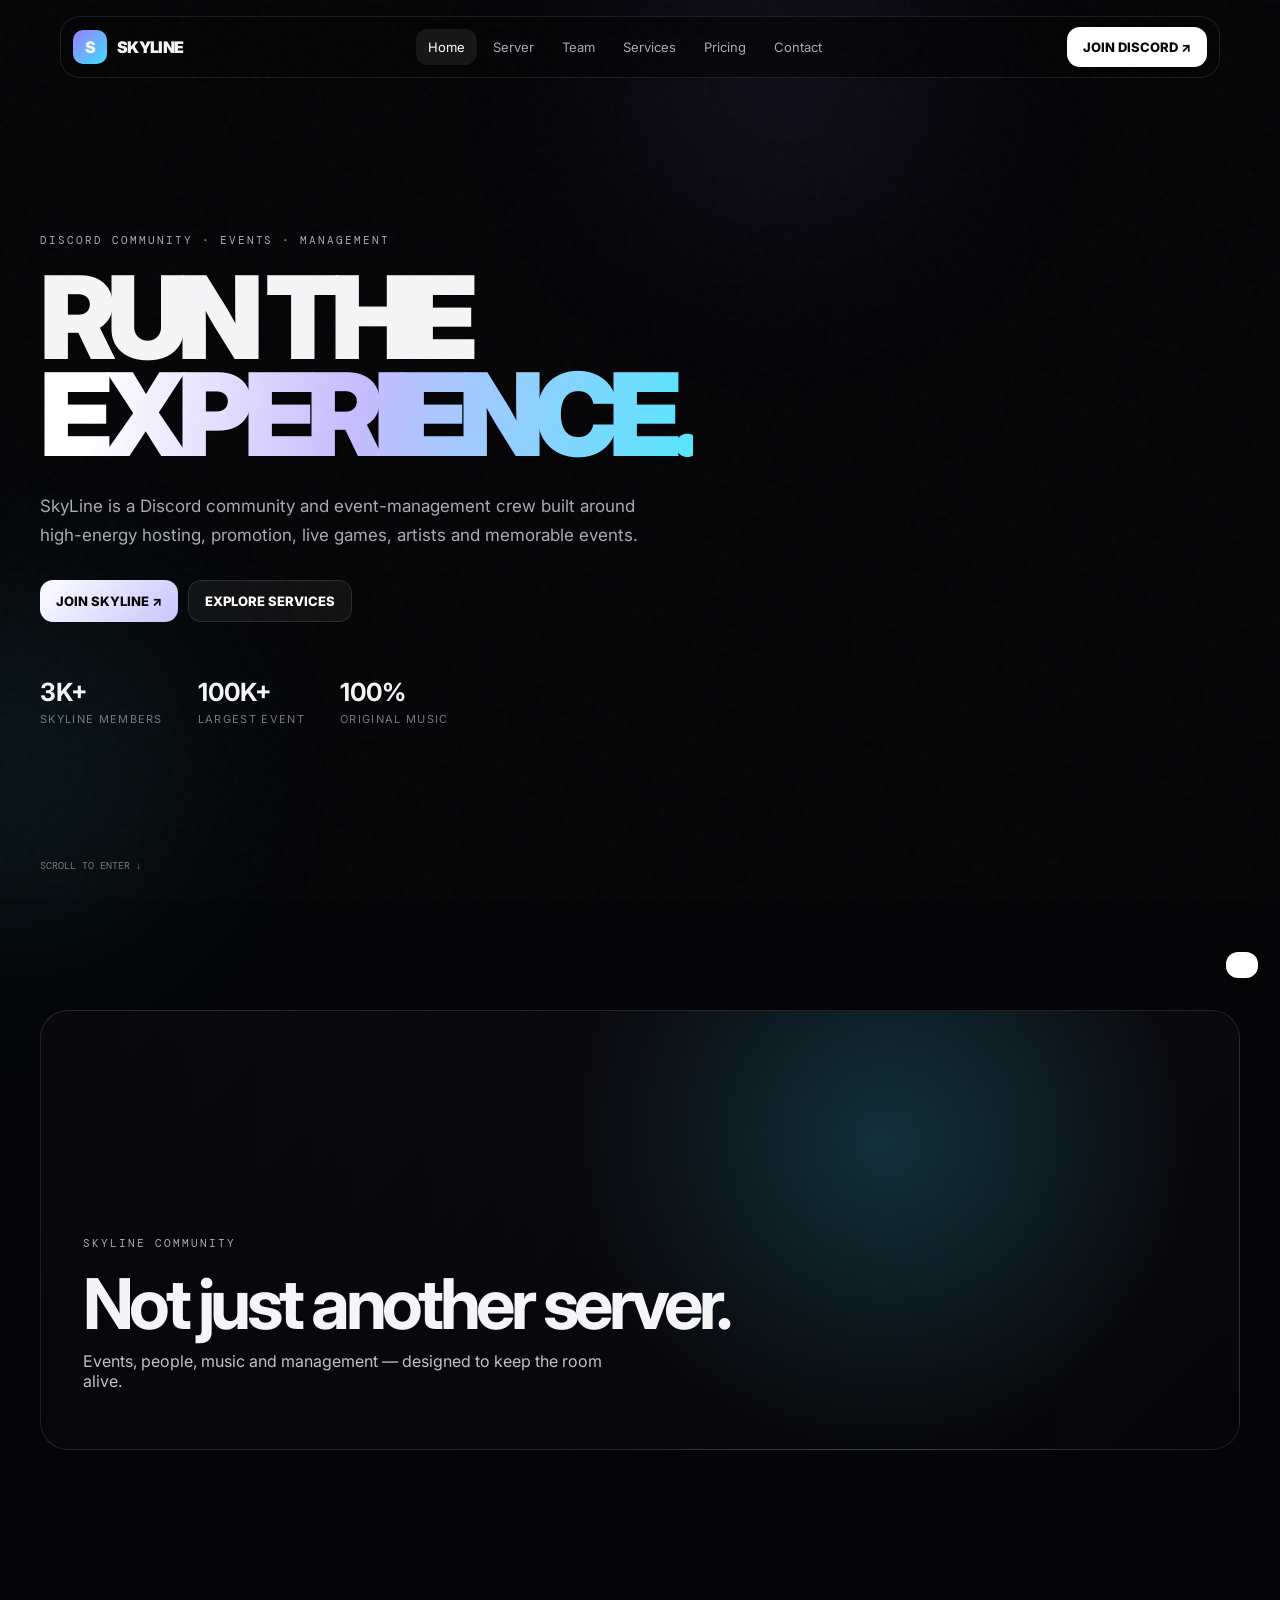
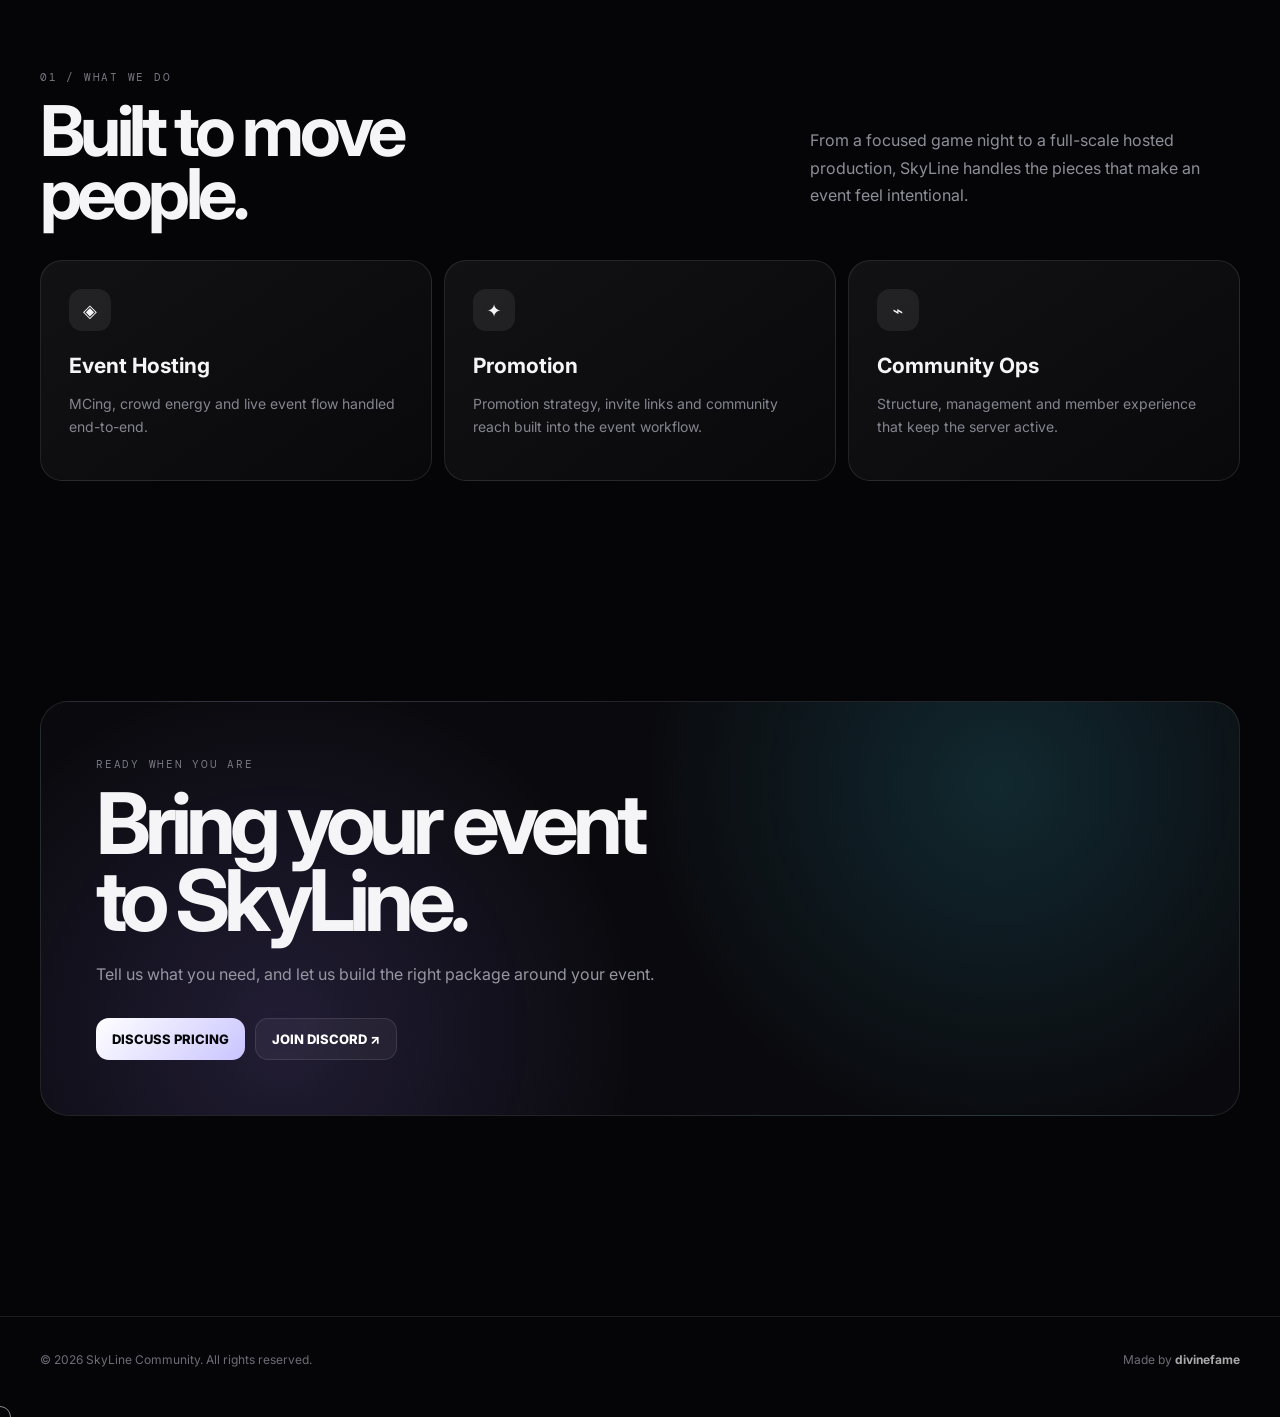
==== commit d3f010aa: "Add files via upload" ====
--- a/index.html
+++ b/index.html
@@ -1 +1,2 @@
-<!doctype html><html lang="en"><head><meta charset="utf-8"><meta name="viewport" content="width=device-width,initial-scale=1"><meta name="theme-color" content="#050507"><title>Home — SkyLine</title><link rel="stylesheet" href="style.css"></head><body><div class="grid"></div><div class="orb"></div><div class="orb orb2"></div><div class="noise"></div><nav class="nav"><a class="brand" href="index.html"><img src="https://media.discordapp.net/attachments/1529713791435149373/1529715094613786635/IMG_2471.gif?ex=6a83e733&is=6a8295b3&hm=5115391a8992ef8185af1a9490d1bd748be49d6e1d9ceb5fedcd96b774269f22&=" onerror="this.style.display='none';this.nextElementSibling.style.display='grid'" alt="SkyLine logo"><span class="brandmark" style="display:none">S</span><span>SKYLINE</span></a><div class="navlinks"><a href="index.html">Home</a><a href="server.html">Server</a><a href="team.html">Team</a><a href="services.html">Services</a><a href="pricing.html">Pricing</a><a href="contact.html">Contact</a></div><a class="navcta" href="https://discord.gg/teamsky" target="_blank">JOIN DISCORD ↗</a><button class="menu">☰</button></nav><main><section class="hero"><div class="hero-copy reveal"><div class="eyebrow">Discord community · events · management</div><h1>RUN THE<br><span class="gradient">EXPERIENCE.</span></h1><p>SkyLine is a Discord community and event-management crew built around high-energy hosting, promotion, live games, artists and memorable events.</p><div class="actions"><a class="btn primary" href="https://discord.gg/teamsky" target="_blank">JOIN SKYLINE ↗</a><a class="btn ghost" href="services.html">EXPLORE SERVICES</a></div><div class="hero-meta"><div class="stat"><strong>3K+</strong><span>SkyLine members</span></div><div class="stat"><strong>100K+</strong><span>largest event</span></div><div class="stat"><strong>100%</strong><span>original music</span></div></div></div><span class="scrollhint">SCROLL TO ENTER ↓</span></section><section class="section reveal"><div class="banner"><div class="banner-content"><div class="eyebrow">SKYLINE COMMUNITY</div><h2>Not just another server.</h2><p>Events, people, music and management — designed to keep the room alive.</p></div></div></section><section class="section"><div class="section-head reveal"><div><div class="kicker">01 / What we do</div><h2>Built to move<br>people.</h2></div><p>From a focused game night to a full-scale hosted production, SkyLine handles the pieces that make an event feel intentional.</p></div><div class="cards"><article class="card reveal"><div class="icon">◈</div><h3>Event Hosting</h3><p>MCing, crowd energy and live event flow handled end-to-end.</p></article><article class="card reveal"><div class="icon">✦</div><h3>Promotion</h3><p>Promotion strategy, invite links and community reach built into the event workflow.</p></article><article class="card reveal"><div class="icon">⌁</div><h3>Community Ops</h3><p>Structure, management and member experience that keep the server active.</p></article></div></section><section class="section reveal"><div class="contact-box"><div class="kicker">Ready when you are</div><h2>Bring your event<br>to SkyLine.</h2><p>Book the team, pick a tier, and let us build the atmosphere around your event.</p><div class="actions"><a class="btn primary" href="pricing.html">SEE PRICING</a><a class="btn ghost" href="https://discord.gg/teamsky" target="_blank">JOIN DISCORD ↗</a></div></div></section></main><footer class="footer"><div class="footer-inner"><span>© 2026 SkyLine Community. All rights reserved.</span><span>Made by <strong style="color:#aaa">divinefame</strong></span></div></footer><div class="cursor"></div><div class="toast"></div><script src="app.js"></script></body></html>+<!doctype html><html lang="en"><head><meta charset="utf-8"><meta name="viewport" content="width=device-width,initial-scale=1"><meta name="theme-color" content="#050507"><title>Home — SkyLine</title><link rel="stylesheet" href="style.css">  <link rel="icon" type="image/png" href="assets/favicon.png">
+</head><body><div class="grid"></div><div class="orb"></div><div class="orb orb2"></div><div class="noise"></div><nav class="nav"><a class="brand" href="index.html"><img src="https://media.discordapp.net/attachments/1529713791435149373/1529715094613786635/IMG_2471.gif?ex=6a83e733&is=6a8295b3&hm=5115391a8992ef8185af1a9490d1bd748be49d6e1d9ceb5fedcd96b774269f22&=" onerror="this.style.display='none';this.nextElementSibling.style.display='grid'" alt="SkyLine logo"><span class="brandmark" style="display:none">S</span><span>SKYLINE</span></a><div class="navlinks"><a href="index.html">Home</a><a href="server.html">Server</a><a href="team.html">Team</a><a href="services.html">Services</a><a href="pricing.html">Pricing</a><a href="contact.html">Contact</a></div><a class="navcta" href="https://discord.gg/teamsky" target="_blank">JOIN DISCORD ↗</a><button class="menu">☰</button></nav><main><section class="hero"><div class="hero-copy reveal"><div class="eyebrow">Discord community · events · management</div><h1>RUN THE<br><span class="gradient">EXPERIENCE.</span></h1><p>SkyLine is a Discord community and event-management crew built around high-energy hosting, promotion, live games, artists and memorable events.</p><div class="actions"><a class="btn primary" href="https://discord.gg/teamsky" target="_blank">JOIN SKYLINE ↗</a><a class="btn ghost" href="services.html">EXPLORE SERVICES</a></div><div class="hero-meta"><div class="stat"><strong>3K+</strong><span>SkyLine members</span></div><div class="stat"><strong>100K+</strong><span>largest event</span></div><div class="stat"><strong>100%</strong><span>original music</span></div></div></div><span class="scrollhint">SCROLL TO ENTER ↓</span></section><section class="section reveal"><div class="banner"><div class="banner-content"><div class="eyebrow">SKYLINE COMMUNITY</div><h2>Not just another server.</h2><p>Events, people, music and management — designed to keep the room alive.</p></div></div></section><section class="section"><div class="section-head reveal"><div><div class="kicker">01 / What we do</div><h2>Built to move<br>people.</h2></div><p>From a focused game night to a full-scale hosted production, SkyLine handles the pieces that make an event feel intentional.</p></div><div class="cards"><article class="card reveal"><div class="icon">◈</div><h3>Event Hosting</h3><p>MCing, crowd energy and live event flow handled end-to-end.</p></article><article class="card reveal"><div class="icon">✦</div><h3>Promotion</h3><p>Promotion strategy, invite links and community reach built into the event workflow.</p></article><article class="card reveal"><div class="icon">⌁</div><h3>Community Ops</h3><p>Structure, management and member experience that keep the server active.</p></article></div></section><section class="section reveal"><div class="contact-box"><div class="kicker">Ready when you are</div><h2>Bring your event<br>to SkyLine.</h2><p>Tell us what you need, and let us build the right package around your event.</p><div class="actions"><a class="btn primary" href="pricing.html">DISCUSS PRICING</a><a class="btn ghost" href="https://discord.gg/teamsky" target="_blank">JOIN DISCORD ↗</a></div></div></section></main><footer class="footer"><div class="footer-inner"><span>© 2026 SkyLine Community. All rights reserved.</span><span>Made by <strong style="color:#aaa">divinefame</strong></span></div></footer><div class="cursor"></div><div class="toast"></div><script src="app.js"></script></body></html>
--- a/style.css
+++ b/style.css
@@ -5,5 +5,18 @@
 main{width:min(100% - 40px,var(--max));margin:auto}.hero{min-height:100vh;display:grid;align-items:center;padding:150px 0 90px;position:relative}.hero-copy{max-width:800px}.eyebrow{font-family:'DM Mono',monospace;text-transform:uppercase;font-size:11px;letter-spacing:.18em;color:#a9a9b2;margin-bottom:22px}.hero h1{font-size:clamp(58px,9vw,132px);line-height:.84;letter-spacing:-.085em;margin:0 0 30px;font-weight:900}.gradient{background:linear-gradient(100deg,#fff 10%,#c8bcff 48%,#55e6ff);-webkit-background-clip:text;background-clip:text;color:transparent}.hero p{max-width:640px;color:#aaaab4;font-size:17px;line-height:1.7}.actions{display:flex;gap:10px;flex-wrap:wrap;margin-top:30px}.btn.primary{background:linear-gradient(135deg,#fff,#c9c4ff)}.btn.ghost{background:rgba(255,255,255,.05);color:white;border:1px solid var(--line)}.hero-meta{display:flex;gap:35px;margin-top:55px;flex-wrap:wrap}.stat strong{display:block;font-size:25px}.stat span{font-size:11px;color:#777782;text-transform:uppercase;letter-spacing:.12em}.scrollhint{position:absolute;bottom:28px;left:0;color:#777;font-family:'DM Mono';font-size:10px}
 .banner{height:440px;border:1px solid var(--line);border-radius:28px;overflow:hidden;position:relative;background:radial-gradient(circle at 70% 30%,rgba(61,224,255,.25),transparent 35%),linear-gradient(135deg,#14121d,#07070a)}.banner:before{content:"";position:absolute;inset:0;background-image:linear-gradient(90deg,rgba(0,0,0,.75),rgba(0,0,0,.15)),url('https://media.discordapp.net/attachments/1529713903783907449/1529840623136411648/file_000000006e4481fa8ed49c35013fb18a.png?ex=6a845c1b&is=6a830a9b&hm=b5409c266eb49f97fb47e56562cb6aa99ef0f9474a97675fe12d04b68b45b5dc&=&format=webp&quality=lossless');background-size:cover;background-position:center;opacity:.78}.banner-content{position:absolute;inset:0;padding:42px;display:flex;flex-direction:column;justify-content:flex-end}.banner h2{font-size:clamp(36px,6vw,72px);letter-spacing:-.06em;margin:0;max-width:680px}.banner p{color:#c1c1ca;max-width:540px}
 .section{padding:110px 0}.section-head{display:flex;justify-content:space-between;align-items:end;gap:30px;margin-bottom:35px}.section h2{font-size:clamp(40px,6vw,70px);line-height:.9;letter-spacing:-.065em;margin:0}.section-head p{max-width:430px;color:#8e8e99;line-height:1.7}.kicker{font-family:'DM Mono';color:#777782;font-size:11px;text-transform:uppercase;letter-spacing:.16em;margin-bottom:15px}.cards{display:grid;grid-template-columns:repeat(3,1fr);gap:12px}.card{background:linear-gradient(145deg,rgba(255,255,255,.055),rgba(255,255,255,.018));border:1px solid var(--line);border-radius:22px;padding:28px;transition:.3s;position:relative;overflow:hidden}.card:after{content:"";position:absolute;width:160px;height:160px;background:var(--glow);filter:blur(60px);right:-100px;top:-100px;opacity:0;transition:.3s}.card:hover{transform:translateY(-6px);border-color:rgba(155,124,255,.35)}.card:hover:after{opacity:1}.icon{width:42px;height:42px;border-radius:13px;background:rgba(255,255,255,.07);display:grid;place-items:center;margin-bottom:22px;font-size:18px}.card h3{font-size:21px;margin:0 0 10px}.card p{color:#858590;line-height:1.65;font-size:14px}.page-hero{padding:180px 0 70px}.page-hero h1{font-size:clamp(55px,9vw,110px);letter-spacing:-.08em;line-height:.88;margin:0 0 20px}.page-hero p{max-width:650px;color:#9999a4;line-height:1.75;font-size:16px}
-.team-grid{display:grid;grid-template-columns:repeat(3,1fr);gap:14px}.person{border:1px solid var(--line);border-radius:24px;overflow:hidden;background:#0b0b0f;position:relative}.person-img{height:430px;background:#15151b;overflow:hidden}.person-img img{width:100%;height:100%;object-fit:cover;transition:.6s;filter:saturate(.85)}.person:hover img{transform:scale(1.05);filter:saturate(1)}.person-info{padding:23px}.role{font-family:'DM Mono';font-size:10px;color:#8e7dff;text-transform:uppercase;letter-spacing:.12em}.person h3{font-size:28px;margin:7px 0}.person p{color:#858590;margin:0 0 18px}.socials{display:flex;gap:8px;flex-wrap:wrap}.socials a{font-size:11px;padding:8px 10px;border:1px solid var(--line);border-radius:10px;color:#bbb}.service-list{display:grid;grid-template-columns:1fr 1fr;gap:12px}.service{padding:34px;border:1px solid var(--line);border-radius:22px;background:#0b0b0f;min-height:220px}.service-number{font-family:'DM Mono';color:#676773;font-size:12px}.service h3{font-size:30px;letter-spacing:-.04em;margin:35px 0 10px}.service p{color:#888893;line-height:1.7;max-width:500px}.service ul{padding-left:18px;color:#aaa;line-height:1.9;font-size:14px}.pricing{display:grid;grid-template-columns:repeat(4,1fr);gap:12px;align-items:stretch}.price-card{border:1px solid var(--line);border-radius:22px;background:#0b0b0f;padding:25px;display:flex;flex-direction:column;transition:.3s}.price-card.featured{background:linear-gradient(160deg,rgba(155,124,255,.16),rgba(255,255,255,.03));border-color:rgba(155,124,255,.45);transform:translateY(-10px)}.price-card:hover{transform:translateY(-7px)}.price-card.featured:hover{transform:translateY(-13px)}.tier{font-family:'DM Mono';font-size:10px;color:#8b8b96;text-transform:uppercase}.price-card h3{font-size:28px;margin:10px 0}.price{font-size:38px;font-weight:900;letter-spacing:-.05em;margin-bottom:25px}.price small{font-size:11px;color:#777}.features{list-style:none;padding:0;margin:0 0 28px;display:grid;gap:11px;flex:1}.features li{font-size:13px;color:#a7a7b1;display:flex;gap:8px}.features li:before{content:'✓';color:#b9aaff}.price-card .btn{width:100%}.contact-box{padding:55px;border-radius:28px;border:1px solid var(--line);background:radial-gradient(circle at 80% 20%,rgba(61,224,255,.14),transparent 35%),radial-gradient(circle at 20% 80%,rgba(155,124,255,.16),transparent 35%),#0a0a0e}.contact-box h2{font-size:clamp(42px,7vw,85px);letter-spacing:-.07em;line-height:.9;margin:0 0 22px}.contact-box p{color:#9696a1;max-width:580px;line-height:1.7}.footer{border-top:1px solid var(--line);margin-top:90px;padding:35px 0 50px;color:#6d6d78;font-size:12px}.footer-inner{width:min(100% - 40px,var(--max));margin:auto;display:flex;justify-content:space-between;gap:20px}.reveal{opacity:0;transform:translateY(25px);transition:opacity .7s ease,transform .7s ease}.reveal.show{opacity:1;transform:none}.cursor{position:fixed;width:22px;height:22px;border:1px solid rgba(255,255,255,.55);border-radius:50%;pointer-events:none;z-index:100;mix-blend-mode:difference;transform:translate(-50%,-50%);transition:width .2s,height .2s}.toast{position:fixed;right:22px;bottom:22px;background:#fff;color:#070709;padding:13px 16px;border-radius:12px;font-size:12px;font-weight:700;transform:translateY(100px);transition:.3s;z-index:80}.toast.show{transform:none}
-@media(max-width:900px){.navlinks{display:none}.menu{display:block}.nav.open .navlinks{display:flex;position:absolute;top:62px;left:0;right:0;background:#09090c;border:1px solid var(--line);border-radius:16px;padding:8px;flex-direction:column}.nav.open .navlinks a{padding:13px}.navcta{display:none}.cards,.team-grid,.pricing{grid-template-columns:1fr 1fr}.service-list{grid-template-columns:1fr}.price-card.featured{transform:none}.banner{height:380px}}@media(max-width:600px){main{width:min(100% - 26px,var(--max))}.hero{padding-top:125px}.hero h1{font-size:58px}.hero p{font-size:15px}.hero-meta{gap:20px}.cards,.team-grid,.pricing{grid-template-columns:1fr}.person-img{height:390px}.section{padding:80px 0}.section-head{display:block}.section-head p{margin-top:20px}.banner{height:330px;border-radius:20px}.banner-content{padding:25px}.banner h2{font-size:42px}.page-hero{padding-top:130px}.contact-box{padding:30px}.footer-inner{flex-direction:column}.cursor{display:none}}
+.team-grid{display:grid;grid-template-columns:repeat(3,1fr);gap:14px}.person{border:1px solid var(--line);border-radius:24px;overflow:hidden;background:#0b0b0f;position:relative}.person-img{height:430px;background:#15151b;overflow:hidden}.person-img img{width:100%;height:100%;object-fit:cover;transition:.6s;filter:saturate(.85)}.person:hover img{transform:scale(1.05);filter:saturate(1)}.person-info{padding:23px}.role{font-family:'DM Mono';font-size:10px;color:#8e7dff;text-transform:uppercase;letter-spacing:.12em}.person h3{font-size:28px;margin:7px 0}.person p{color:#858590;margin:0 0 18px}.socials{display:flex;gap:8px;flex-wrap:wrap}.socials a{font-size:11px;padding:8px 10px;border:1px solid var(--line);border-radius:10px;color:#bbb}.service-list{display:grid;grid-template-columns:1fr 1fr;gap:12px}.service{padding:34px;border:1px solid var(--line);border-radius:22px;background:#0b0b0f;min-height:220px}.service-number{font-family:'DM Mono';color:#676773;font-size:12px}.service h3{font-size:30px;letter-spacing:-.04em;margin:35px 0 10px}.service p{color:#888893;line-height:1.7;max-width:500px}.service ul{padding-left:18px;color:#aaa;line-height:1.9;font-size:14px}.contact-box{padding:55px;border-radius:28px;border:1px solid var(--line);background:radial-gradient(circle at 80% 20%,rgba(61,224,255,.14),transparent 35%),radial-gradient(circle at 20% 80%,rgba(155,124,255,.16),transparent 35%),#0a0a0e}.contact-box h2{font-size:clamp(42px,7vw,85px);letter-spacing:-.07em;line-height:.9;margin:0 0 22px}.contact-box p{color:#9696a1;max-width:580px;line-height:1.7}.footer{border-top:1px solid var(--line);margin-top:90px;padding:35px 0 50px;color:#6d6d78;font-size:12px}.footer-inner{width:min(100% - 40px,var(--max));margin:auto;display:flex;justify-content:space-between;gap:20px}.reveal{opacity:0;transform:translateY(25px);transition:opacity .7s ease,transform .7s ease}.reveal.show{opacity:1;transform:none}.cursor{position:fixed;width:22px;height:22px;border:1px solid rgba(255,255,255,.55);border-radius:50%;pointer-events:none;z-index:100;mix-blend-mode:difference;transform:translate(-50%,-50%);transition:width .2s,height .2s}.toast{position:fixed;right:22px;bottom:22px;background:#fff;color:#070709;padding:13px 16px;border-radius:12px;font-size:12px;font-weight:700;transform:translateY(100px);transition:.3s;z-index:80}.toast.show{transform:none}
+@media(max-width:900px){.navlinks{display:none}.menu{display:block}.nav.open .navlinks{display:flex;position:absolute;top:62px;left:0;right:0;background:#09090c;border:1px solid var(--line);border-radius:16px;padding:8px;flex-direction:column}.nav.open .navlinks a{padding:13px}.navcta{display:none}.cards,.team-grid,.service-list{grid-template-columns:1fr}.banner{height:380px}}@media(max-width:600px){main{width:min(100% - 26px,var(--max))}.hero{padding-top:125px}.hero h1{font-size:58px}.hero p{font-size:15px}.hero-meta{gap:20px}.cards,.team-grid,.person-img{height:390px}.section{padding:80px 0}.section-head{display:block}.section-head p{margin-top:20px}.banner{height:330px;border-radius:20px}.banner-content{padding:25px}.banner h2{font-size:42px}.page-hero{padding-top:130px}.contact-box{padding:30px}.footer-inner{flex-direction:column}.cursor{display:none}}
+
+.pricing-table-wrap{overflow-x:auto;border:1px solid var(--line);border-radius:22px;background:rgba(255,255,255,.025)}
+.pricing-table{width:100%;border-collapse:collapse;min-width:820px}
+.pricing-table th,.pricing-table td{padding:18px 20px;text-align:left;border-bottom:1px solid var(--line);font-size:13px;line-height:1.45}
+.pricing-table thead th{font-family:'DM Mono';font-size:11px;text-transform:uppercase;letter-spacing:.12em;color:#a8a8b3;background:rgba(255,255,255,.035)}
+.pricing-table tbody th{font-weight:600;color:#ddd}
+.pricing-table tbody td{color:#9999a4}
+.pricing-table tr:last-child th,.pricing-table tr:last-child td{border-bottom:0}
+.pricing-table tbody tr:hover{background:rgba(155,124,255,.035)}
+.price-note{margin-top:18px;padding:22px 24px;border:1px solid rgba(155,124,255,.25);border-radius:18px;background:linear-gradient(100deg,rgba(155,124,255,.09),rgba(255,255,255,.025));display:flex;align-items:center;gap:20px;flex-wrap:wrap}
+.price-note .kicker{margin:0;min-width:90px}
+.price-note strong{font-size:17px;flex:1}
+@media(max-width:700px){.pricing-table th,.pricing-table td{padding:14px 12px}.price-note{align-items:flex-start}.price-note .btn{width:100%;text-align:center}}
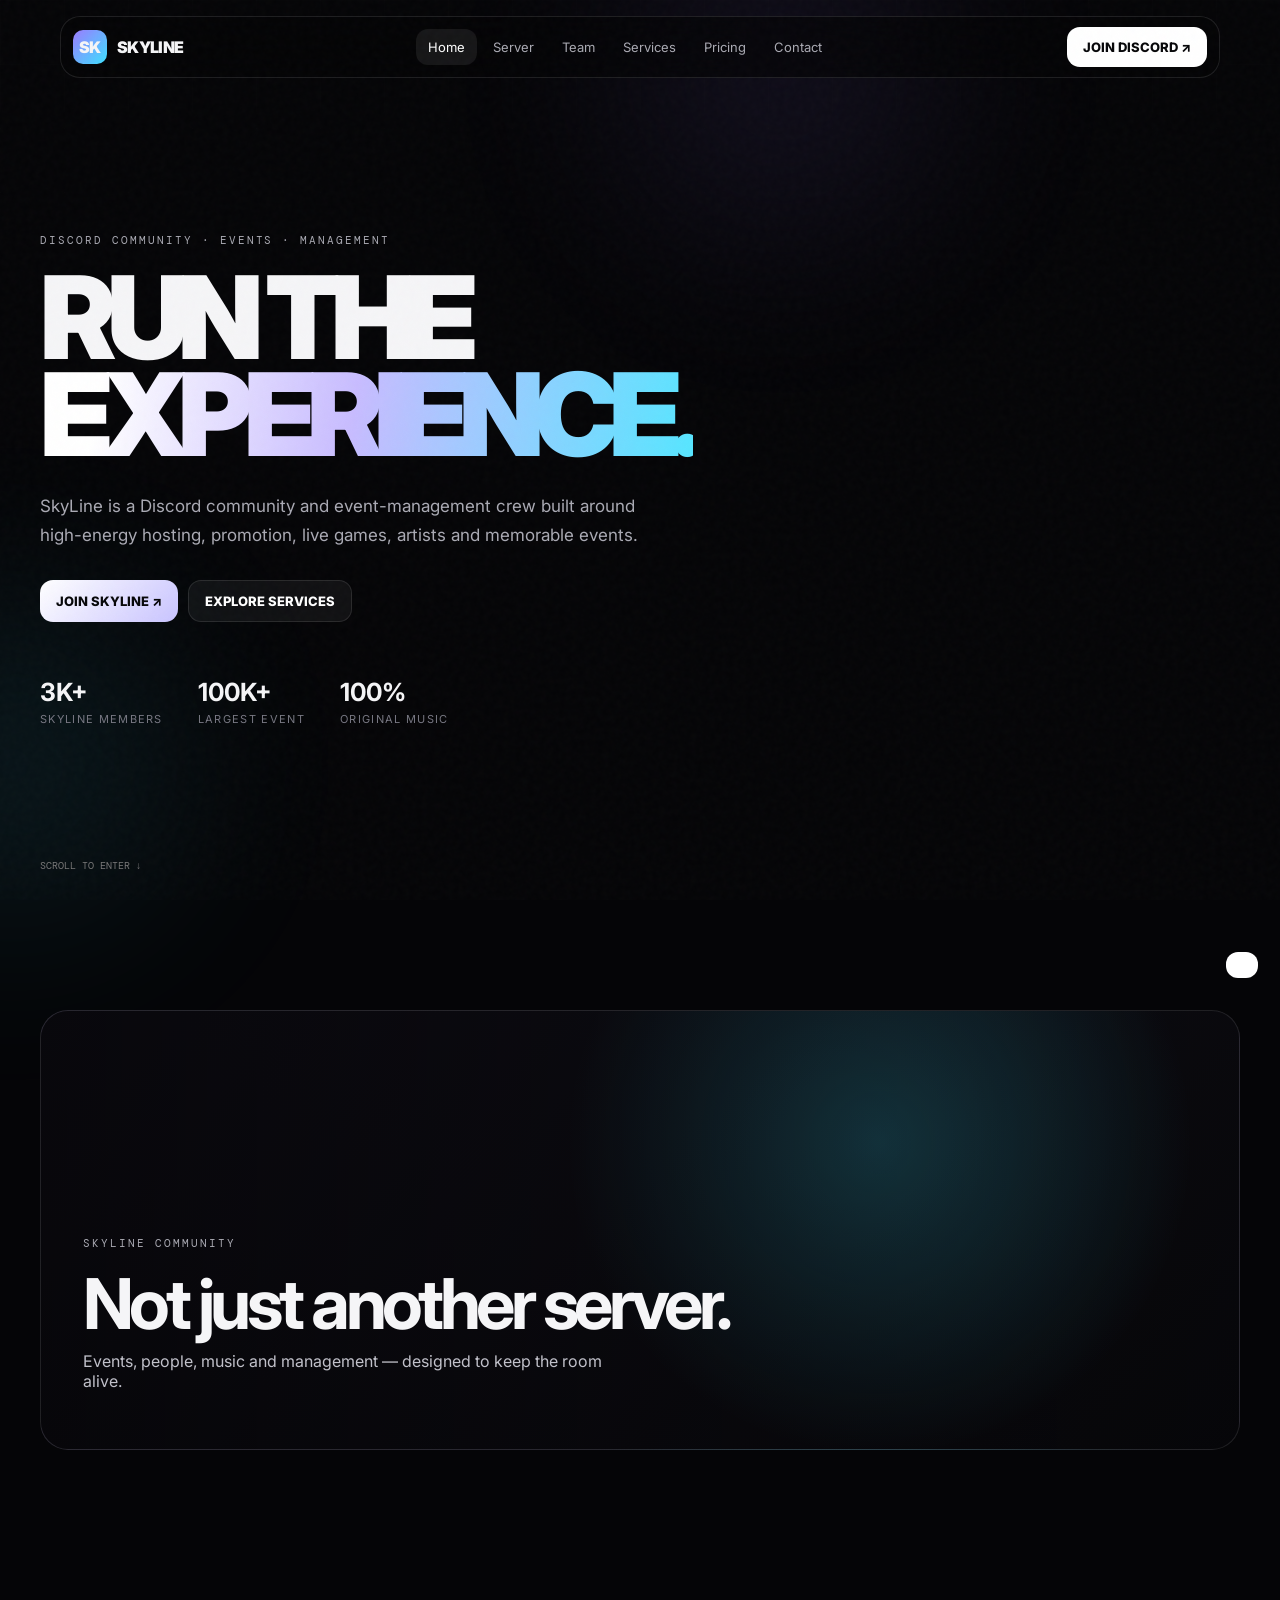
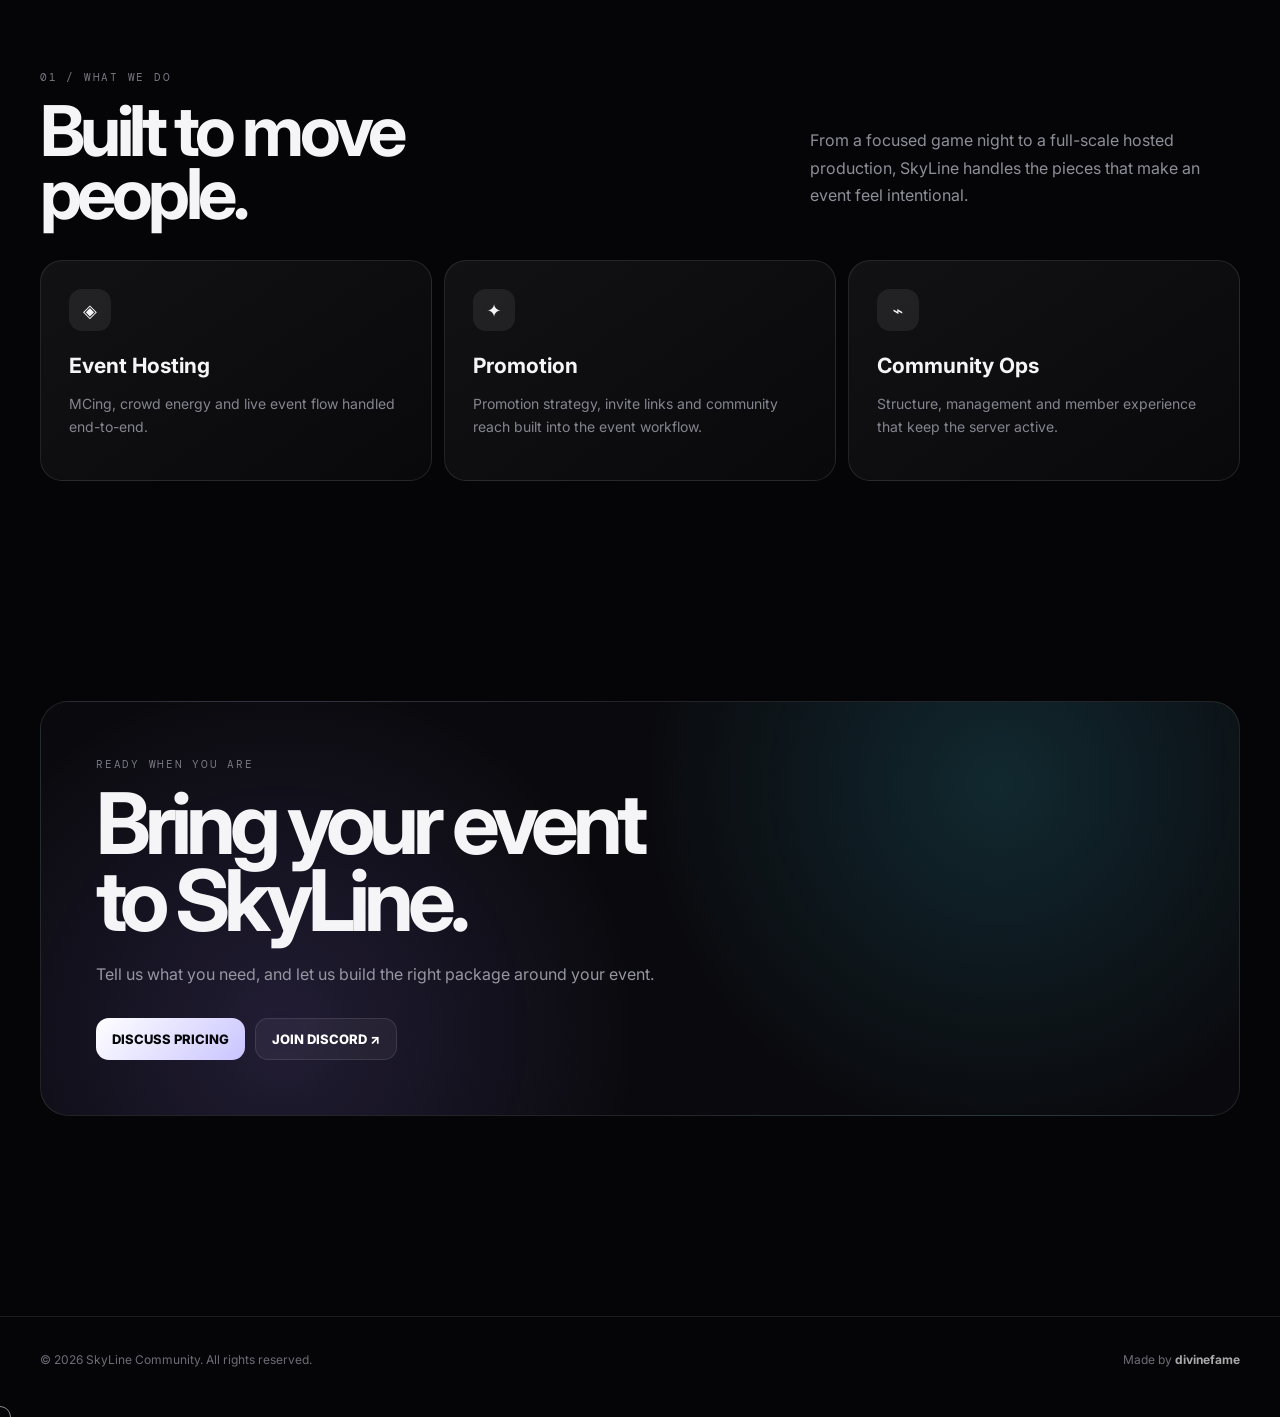
==== commit 8ac28b12: "Add files via upload" ====
--- a/index.html
+++ b/index.html
@@ -1,2 +1,2 @@
 <!doctype html><html lang="en"><head><meta charset="utf-8"><meta name="viewport" content="width=device-width,initial-scale=1"><meta name="theme-color" content="#050507"><title>Home — SkyLine</title><link rel="stylesheet" href="style.css">  <link rel="icon" type="image/png" href="assets/favicon.png">
-</head><body><div class="grid"></div><div class="orb"></div><div class="orb orb2"></div><div class="noise"></div><nav class="nav"><a class="brand" href="index.html"><img src="https://media.discordapp.net/attachments/1529713791435149373/1529715094613786635/IMG_2471.gif?ex=6a83e733&is=6a8295b3&hm=5115391a8992ef8185af1a9490d1bd748be49d6e1d9ceb5fedcd96b774269f22&=" onerror="this.style.display='none';this.nextElementSibling.style.display='grid'" alt="SkyLine logo"><span class="brandmark" style="display:none">S</span><span>SKYLINE</span></a><div class="navlinks"><a href="index.html">Home</a><a href="server.html">Server</a><a href="team.html">Team</a><a href="services.html">Services</a><a href="pricing.html">Pricing</a><a href="contact.html">Contact</a></div><a class="navcta" href="https://discord.gg/teamsky" target="_blank">JOIN DISCORD ↗</a><button class="menu">☰</button></nav><main><section class="hero"><div class="hero-copy reveal"><div class="eyebrow">Discord community · events · management</div><h1>RUN THE<br><span class="gradient">EXPERIENCE.</span></h1><p>SkyLine is a Discord community and event-management crew built around high-energy hosting, promotion, live games, artists and memorable events.</p><div class="actions"><a class="btn primary" href="https://discord.gg/teamsky" target="_blank">JOIN SKYLINE ↗</a><a class="btn ghost" href="services.html">EXPLORE SERVICES</a></div><div class="hero-meta"><div class="stat"><strong>3K+</strong><span>SkyLine members</span></div><div class="stat"><strong>100K+</strong><span>largest event</span></div><div class="stat"><strong>100%</strong><span>original music</span></div></div></div><span class="scrollhint">SCROLL TO ENTER ↓</span></section><section class="section reveal"><div class="banner"><div class="banner-content"><div class="eyebrow">SKYLINE COMMUNITY</div><h2>Not just another server.</h2><p>Events, people, music and management — designed to keep the room alive.</p></div></div></section><section class="section"><div class="section-head reveal"><div><div class="kicker">01 / What we do</div><h2>Built to move<br>people.</h2></div><p>From a focused game night to a full-scale hosted production, SkyLine handles the pieces that make an event feel intentional.</p></div><div class="cards"><article class="card reveal"><div class="icon">◈</div><h3>Event Hosting</h3><p>MCing, crowd energy and live event flow handled end-to-end.</p></article><article class="card reveal"><div class="icon">✦</div><h3>Promotion</h3><p>Promotion strategy, invite links and community reach built into the event workflow.</p></article><article class="card reveal"><div class="icon">⌁</div><h3>Community Ops</h3><p>Structure, management and member experience that keep the server active.</p></article></div></section><section class="section reveal"><div class="contact-box"><div class="kicker">Ready when you are</div><h2>Bring your event<br>to SkyLine.</h2><p>Tell us what you need, and let us build the right package around your event.</p><div class="actions"><a class="btn primary" href="pricing.html">DISCUSS PRICING</a><a class="btn ghost" href="https://discord.gg/teamsky" target="_blank">JOIN DISCORD ↗</a></div></div></section></main><footer class="footer"><div class="footer-inner"><span>© 2026 SkyLine Community. All rights reserved.</span><span>Made by <strong style="color:#aaa">divinefame</strong></span></div></footer><div class="cursor"></div><div class="toast"></div><script src="app.js"></script></body></html>+</head><body><div class="grid"></div><div class="orb"></div><div class="orb orb2"></div><div class="noise"></div><nav class="nav"><a class="brand" href="index.html"><img src="https://media.discordapp.net/attachments/1529713791435149373/1529715094613786635/IMG_2471.gif?ex=6a83e733&is=6a8295b3&hm=5115391a8992ef8185af1a9490d1bd748be49d6e1d9ceb5fedcd96b774269f22&=" onerror="this.style.display='none';this.nextElementSibling.style.display='grid'" alt="SkyLine logo"><span class="brandmark" style="display:none">SK</span><span>SKYLINE</span></a><div class="navlinks"><a href="index.html">Home</a><a href="server.html">Server</a><a href="team.html">Team</a><a href="services.html">Services</a><a href="pricing.html">Pricing</a><a href="contact.html">Contact</a></div><a class="navcta" href="https://discord.gg/teamsky" target="_blank">JOIN DISCORD ↗</a><button class="menu">☰</button></nav><main><section class="hero"><div class="hero-copy reveal"><div class="eyebrow">Discord community · events · management</div><h1>RUN THE<br><span class="gradient">EXPERIENCE.</span></h1><p>SkyLine is a Discord community and event-management crew built around high-energy hosting, promotion, live games, artists and memorable events.</p><div class="actions"><a class="btn primary" href="https://discord.gg/teamsky" target="_blank">JOIN SKYLINE ↗</a><a class="btn ghost" href="services.html">EXPLORE SERVICES</a></div><div class="hero-meta"><div class="stat"><strong>3K+</strong><span>SkyLine members</span></div><div class="stat"><strong>100K+</strong><span>largest event</span></div><div class="stat"><strong>100%</strong><span>original music</span></div></div></div><span class="scrollhint">SCROLL TO ENTER ↓</span></section><section class="section reveal"><div class="banner"><div class="banner-content"><div class="eyebrow">SKYLINE COMMUNITY</div><h2>Not just another server.</h2><p>Events, people, music and management — designed to keep the room alive.</p></div></div></section><section class="section"><div class="section-head reveal"><div><div class="kicker">01 / What we do</div><h2>Built to move<br>people.</h2></div><p>From a focused game night to a full-scale hosted production, SkyLine handles the pieces that make an event feel intentional.</p></div><div class="cards"><article class="card reveal"><div class="icon">◈</div><h3>Event Hosting</h3><p>MCing, crowd energy and live event flow handled end-to-end.</p></article><article class="card reveal"><div class="icon">✦</div><h3>Promotion</h3><p>Promotion strategy, invite links and community reach built into the event workflow.</p></article><article class="card reveal"><div class="icon">⌁</div><h3>Community Ops</h3><p>Structure, management and member experience that keep the server active.</p></article></div></section><section class="section reveal"><div class="contact-box"><div class="kicker">Ready when you are</div><h2>Bring your event<br>to SkyLine.</h2><p>Tell us what you need, and let us build the right package around your event.</p><div class="actions"><a class="btn primary" href="pricing.html">DISCUSS PRICING</a><a class="btn ghost" href="https://discord.gg/teamsky" target="_blank">JOIN DISCORD ↗</a></div></div></section></main><footer class="footer"><div class="footer-inner"><span>© 2026 SkyLine Community. All rights reserved.</span><span>Made by <strong style="color:#aaa">divinefame</strong></span></div></footer><div class="cursor"></div><div class="toast"></div><script src="app.js"></script></body></html>
--- a/style.css
+++ b/style.css
@@ -6,7 +6,7 @@
 .banner{height:440px;border:1px solid var(--line);border-radius:28px;overflow:hidden;position:relative;background:radial-gradient(circle at 70% 30%,rgba(61,224,255,.25),transparent 35%),linear-gradient(135deg,#14121d,#07070a)}.banner:before{content:"";position:absolute;inset:0;background-image:linear-gradient(90deg,rgba(0,0,0,.75),rgba(0,0,0,.15)),url('https://media.discordapp.net/attachments/1529713903783907449/1529840623136411648/file_000000006e4481fa8ed49c35013fb18a.png?ex=6a845c1b&is=6a830a9b&hm=b5409c266eb49f97fb47e56562cb6aa99ef0f9474a97675fe12d04b68b45b5dc&=&format=webp&quality=lossless');background-size:cover;background-position:center;opacity:.78}.banner-content{position:absolute;inset:0;padding:42px;display:flex;flex-direction:column;justify-content:flex-end}.banner h2{font-size:clamp(36px,6vw,72px);letter-spacing:-.06em;margin:0;max-width:680px}.banner p{color:#c1c1ca;max-width:540px}
 .section{padding:110px 0}.section-head{display:flex;justify-content:space-between;align-items:end;gap:30px;margin-bottom:35px}.section h2{font-size:clamp(40px,6vw,70px);line-height:.9;letter-spacing:-.065em;margin:0}.section-head p{max-width:430px;color:#8e8e99;line-height:1.7}.kicker{font-family:'DM Mono';color:#777782;font-size:11px;text-transform:uppercase;letter-spacing:.16em;margin-bottom:15px}.cards{display:grid;grid-template-columns:repeat(3,1fr);gap:12px}.card{background:linear-gradient(145deg,rgba(255,255,255,.055),rgba(255,255,255,.018));border:1px solid var(--line);border-radius:22px;padding:28px;transition:.3s;position:relative;overflow:hidden}.card:after{content:"";position:absolute;width:160px;height:160px;background:var(--glow);filter:blur(60px);right:-100px;top:-100px;opacity:0;transition:.3s}.card:hover{transform:translateY(-6px);border-color:rgba(155,124,255,.35)}.card:hover:after{opacity:1}.icon{width:42px;height:42px;border-radius:13px;background:rgba(255,255,255,.07);display:grid;place-items:center;margin-bottom:22px;font-size:18px}.card h3{font-size:21px;margin:0 0 10px}.card p{color:#858590;line-height:1.65;font-size:14px}.page-hero{padding:180px 0 70px}.page-hero h1{font-size:clamp(55px,9vw,110px);letter-spacing:-.08em;line-height:.88;margin:0 0 20px}.page-hero p{max-width:650px;color:#9999a4;line-height:1.75;font-size:16px}
 .team-grid{display:grid;grid-template-columns:repeat(3,1fr);gap:14px}.person{border:1px solid var(--line);border-radius:24px;overflow:hidden;background:#0b0b0f;position:relative}.person-img{height:430px;background:#15151b;overflow:hidden}.person-img img{width:100%;height:100%;object-fit:cover;transition:.6s;filter:saturate(.85)}.person:hover img{transform:scale(1.05);filter:saturate(1)}.person-info{padding:23px}.role{font-family:'DM Mono';font-size:10px;color:#8e7dff;text-transform:uppercase;letter-spacing:.12em}.person h3{font-size:28px;margin:7px 0}.person p{color:#858590;margin:0 0 18px}.socials{display:flex;gap:8px;flex-wrap:wrap}.socials a{font-size:11px;padding:8px 10px;border:1px solid var(--line);border-radius:10px;color:#bbb}.service-list{display:grid;grid-template-columns:1fr 1fr;gap:12px}.service{padding:34px;border:1px solid var(--line);border-radius:22px;background:#0b0b0f;min-height:220px}.service-number{font-family:'DM Mono';color:#676773;font-size:12px}.service h3{font-size:30px;letter-spacing:-.04em;margin:35px 0 10px}.service p{color:#888893;line-height:1.7;max-width:500px}.service ul{padding-left:18px;color:#aaa;line-height:1.9;font-size:14px}.contact-box{padding:55px;border-radius:28px;border:1px solid var(--line);background:radial-gradient(circle at 80% 20%,rgba(61,224,255,.14),transparent 35%),radial-gradient(circle at 20% 80%,rgba(155,124,255,.16),transparent 35%),#0a0a0e}.contact-box h2{font-size:clamp(42px,7vw,85px);letter-spacing:-.07em;line-height:.9;margin:0 0 22px}.contact-box p{color:#9696a1;max-width:580px;line-height:1.7}.footer{border-top:1px solid var(--line);margin-top:90px;padding:35px 0 50px;color:#6d6d78;font-size:12px}.footer-inner{width:min(100% - 40px,var(--max));margin:auto;display:flex;justify-content:space-between;gap:20px}.reveal{opacity:0;transform:translateY(25px);transition:opacity .7s ease,transform .7s ease}.reveal.show{opacity:1;transform:none}.cursor{position:fixed;width:22px;height:22px;border:1px solid rgba(255,255,255,.55);border-radius:50%;pointer-events:none;z-index:100;mix-blend-mode:difference;transform:translate(-50%,-50%);transition:width .2s,height .2s}.toast{position:fixed;right:22px;bottom:22px;background:#fff;color:#070709;padding:13px 16px;border-radius:12px;font-size:12px;font-weight:700;transform:translateY(100px);transition:.3s;z-index:80}.toast.show{transform:none}
-@media(max-width:900px){.navlinks{display:none}.menu{display:block}.nav.open .navlinks{display:flex;position:absolute;top:62px;left:0;right:0;background:#09090c;border:1px solid var(--line);border-radius:16px;padding:8px;flex-direction:column}.nav.open .navlinks a{padding:13px}.navcta{display:none}.cards,.team-grid,.service-list{grid-template-columns:1fr}.banner{height:380px}}@media(max-width:600px){main{width:min(100% - 26px,var(--max))}.hero{padding-top:125px}.hero h1{font-size:58px}.hero p{font-size:15px}.hero-meta{gap:20px}.cards,.team-grid,.person-img{height:390px}.section{padding:80px 0}.section-head{display:block}.section-head p{margin-top:20px}.banner{height:330px;border-radius:20px}.banner-content{padding:25px}.banner h2{font-size:42px}.page-hero{padding-top:130px}.contact-box{padding:30px}.footer-inner{flex-direction:column}.cursor{display:none}}
+@media(max-width:900px){.navlinks{display:none}.menu{display:block}.nav.open .navlinks{display:flex;position:absolute;top:62px;left:0;right:0;background:#09090c;border:1px solid var(--line);border-radius:16px;padding:8px;flex-direction:column}.nav.open .navlinks a{padding:13px}.navcta{display:none}.cards,.team-grid,.service-list{grid-template-columns:1fr}.cards,.team-grid{height:auto}.banner{height:380px}}@media(max-width:600px){main{width:min(100% - 26px,var(--max))}.hero{padding-top:145px}.hero h1{font-size:58px}.hero p{font-size:15px}.hero-meta{gap:20px}.cards,.team-grid{height:auto}.person{height:auto}.person-img{height:390px}.section{padding:70px 0}.section-head{display:block}.section-head p{margin-top:20px}.banner{height:330px;border-radius:20px}.banner-content{padding:25px}.banner h2{font-size:42px}.page-hero{padding:170px 0 45px}.page-hero h1{font-size:clamp(48px,16vw,78px);line-height:.9}.page-hero p{font-size:15px}.contact-box{padding:30px}.footer-inner{flex-direction:column}.cursor{display:none}}
 
 .pricing-table-wrap{overflow-x:auto;border:1px solid var(--line);border-radius:22px;background:rgba(255,255,255,.025)}
 .pricing-table{width:100%;border-collapse:collapse;min-width:820px}
